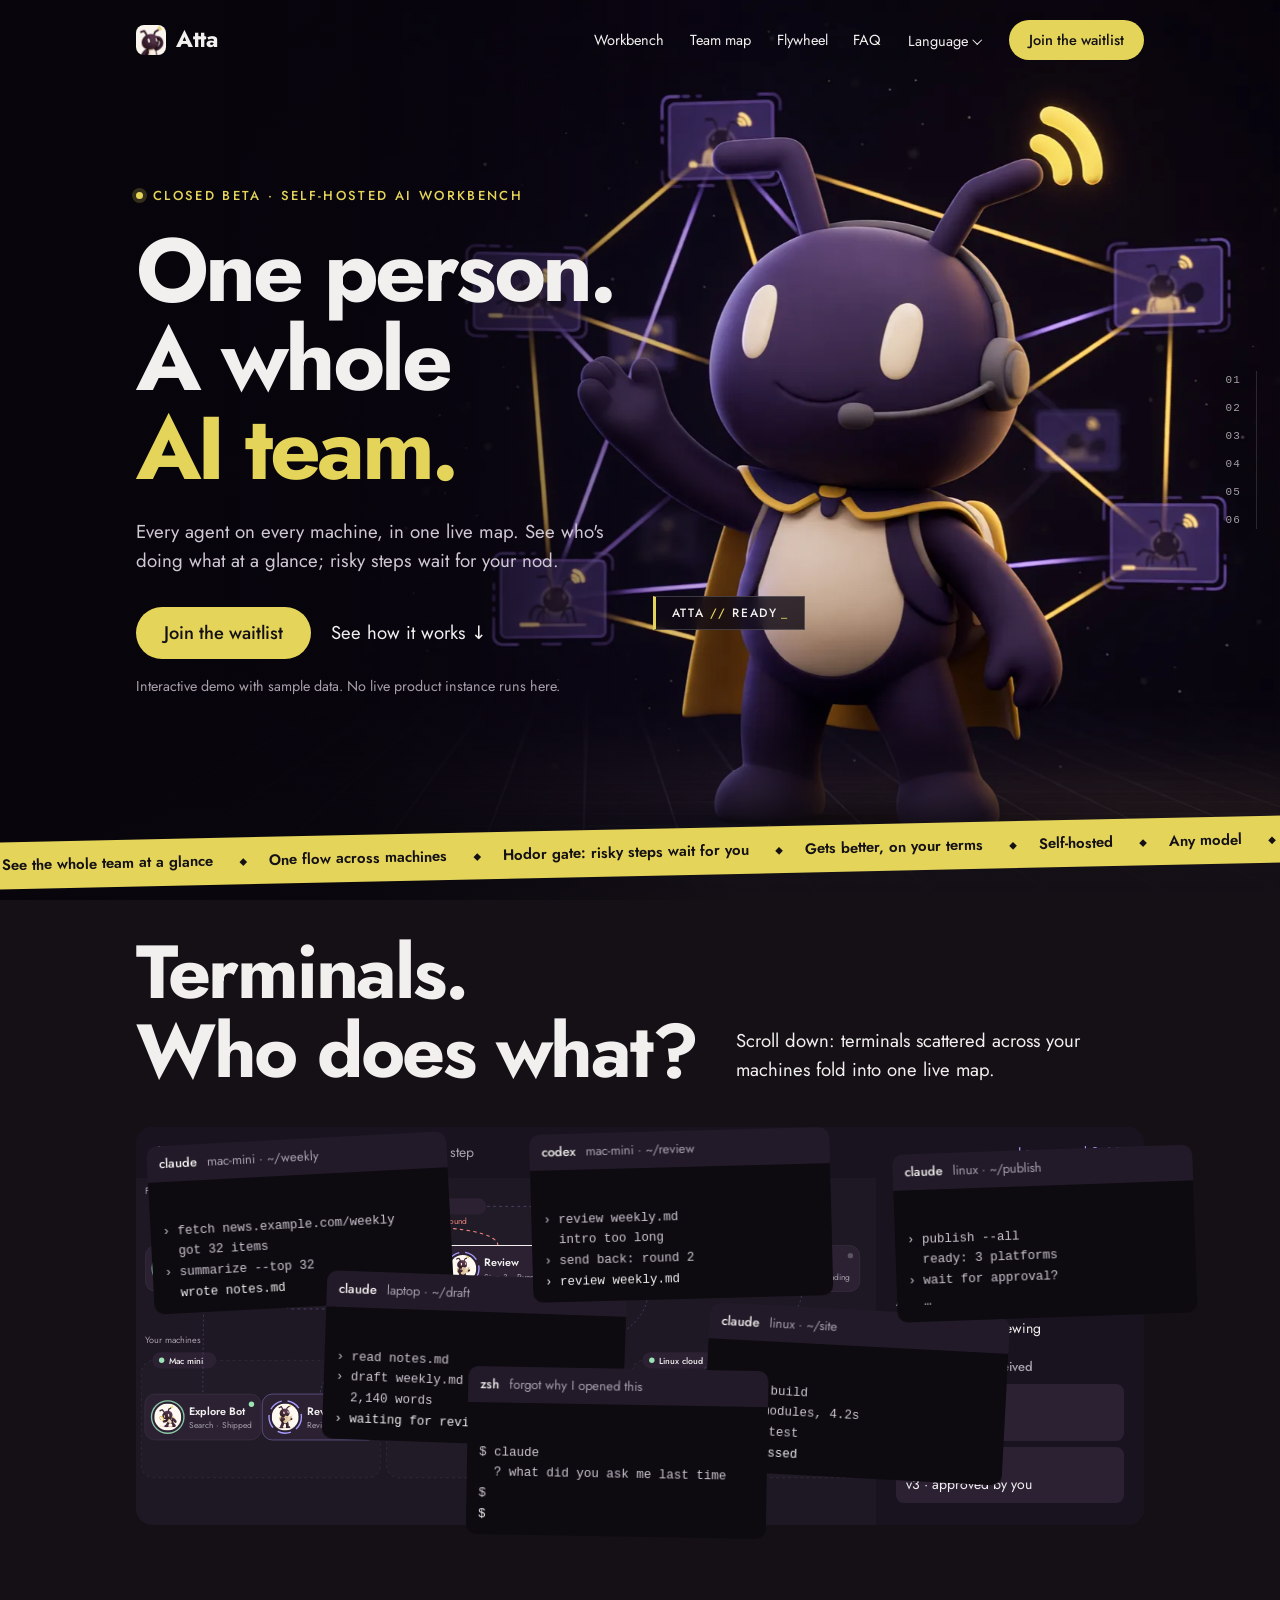
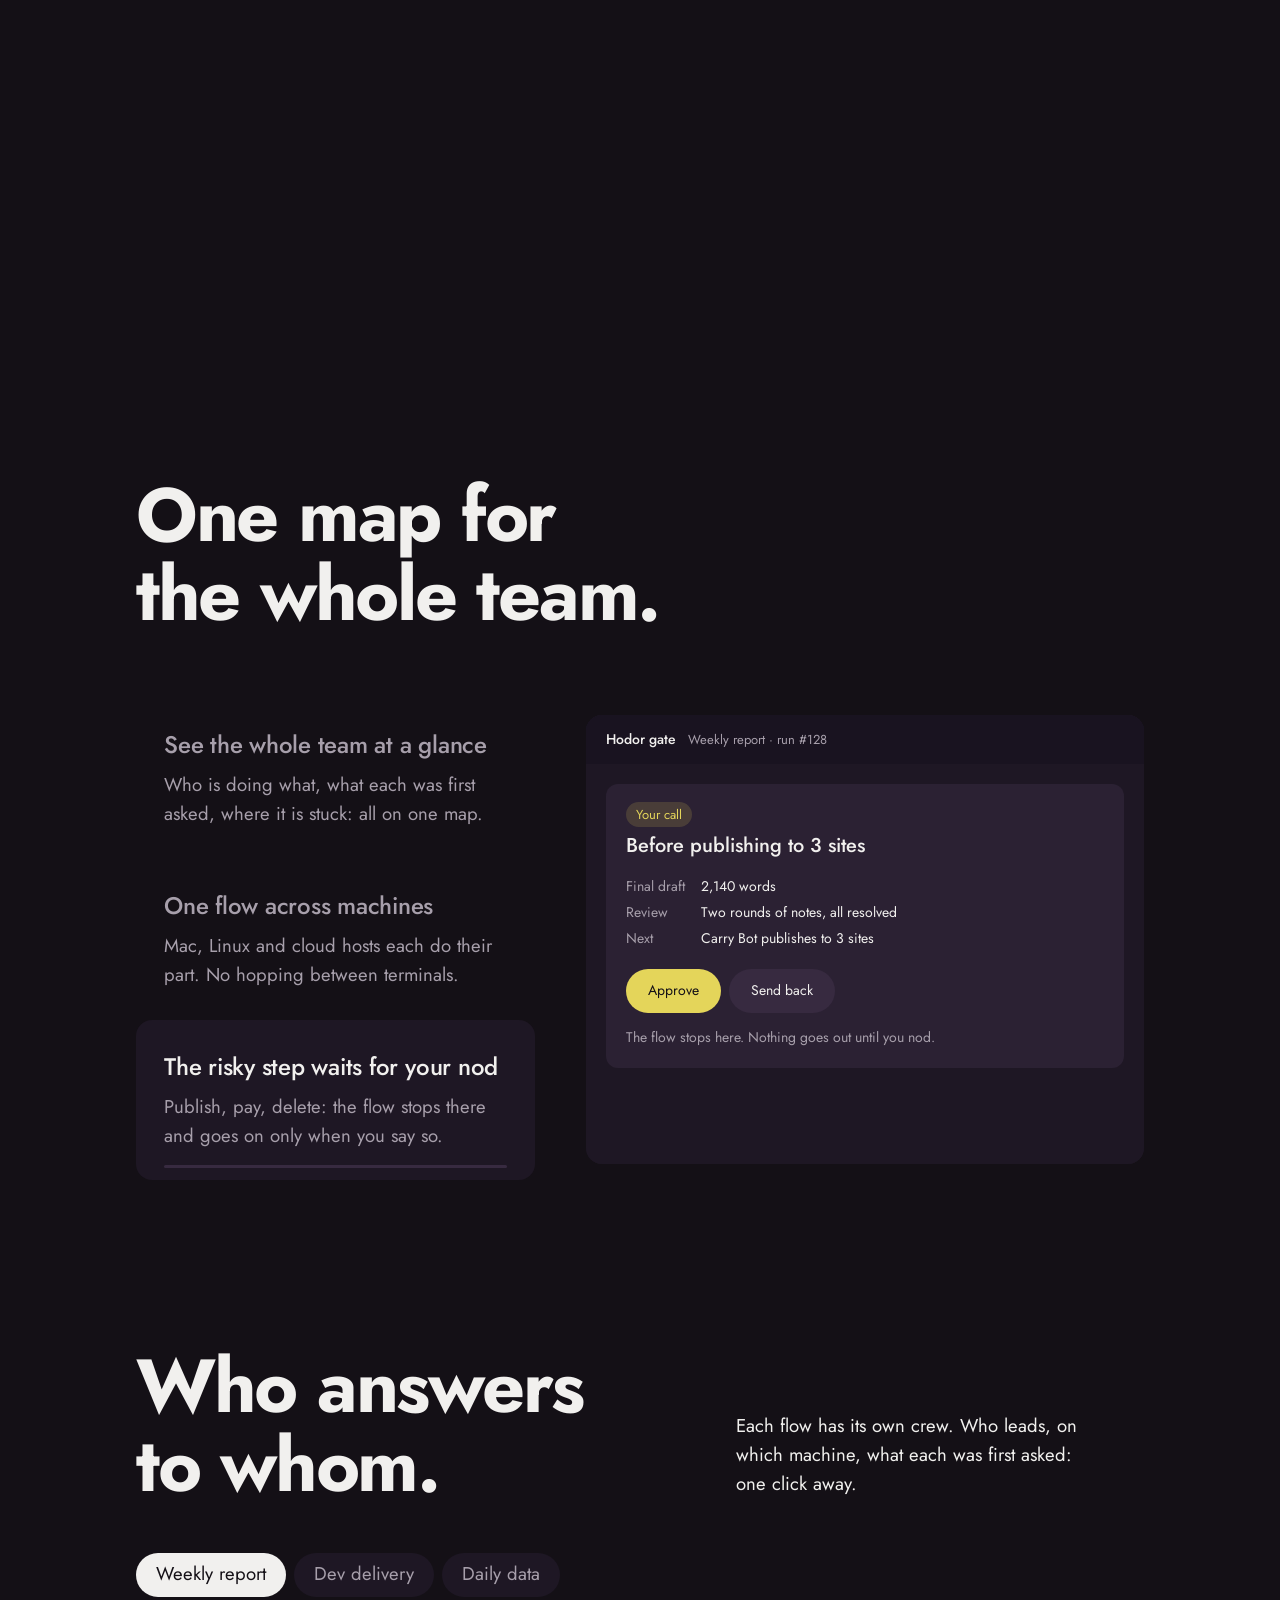
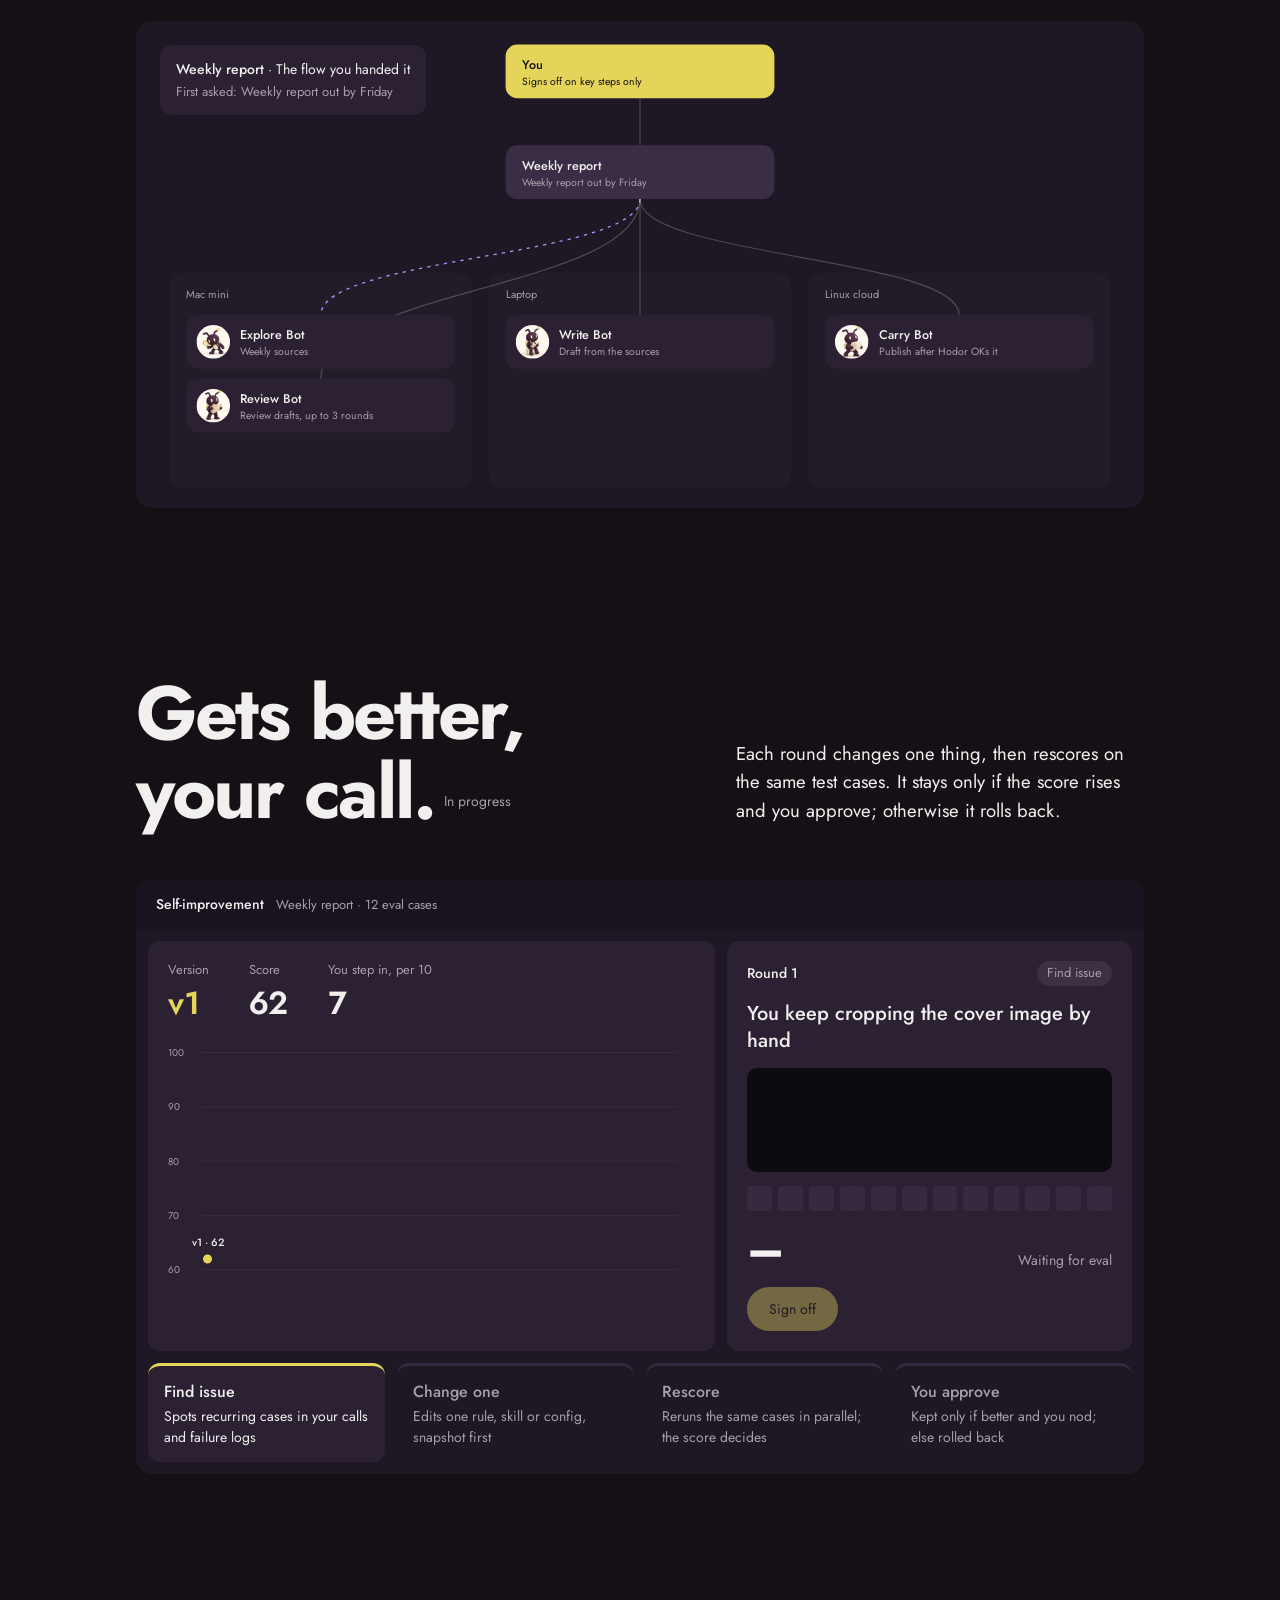
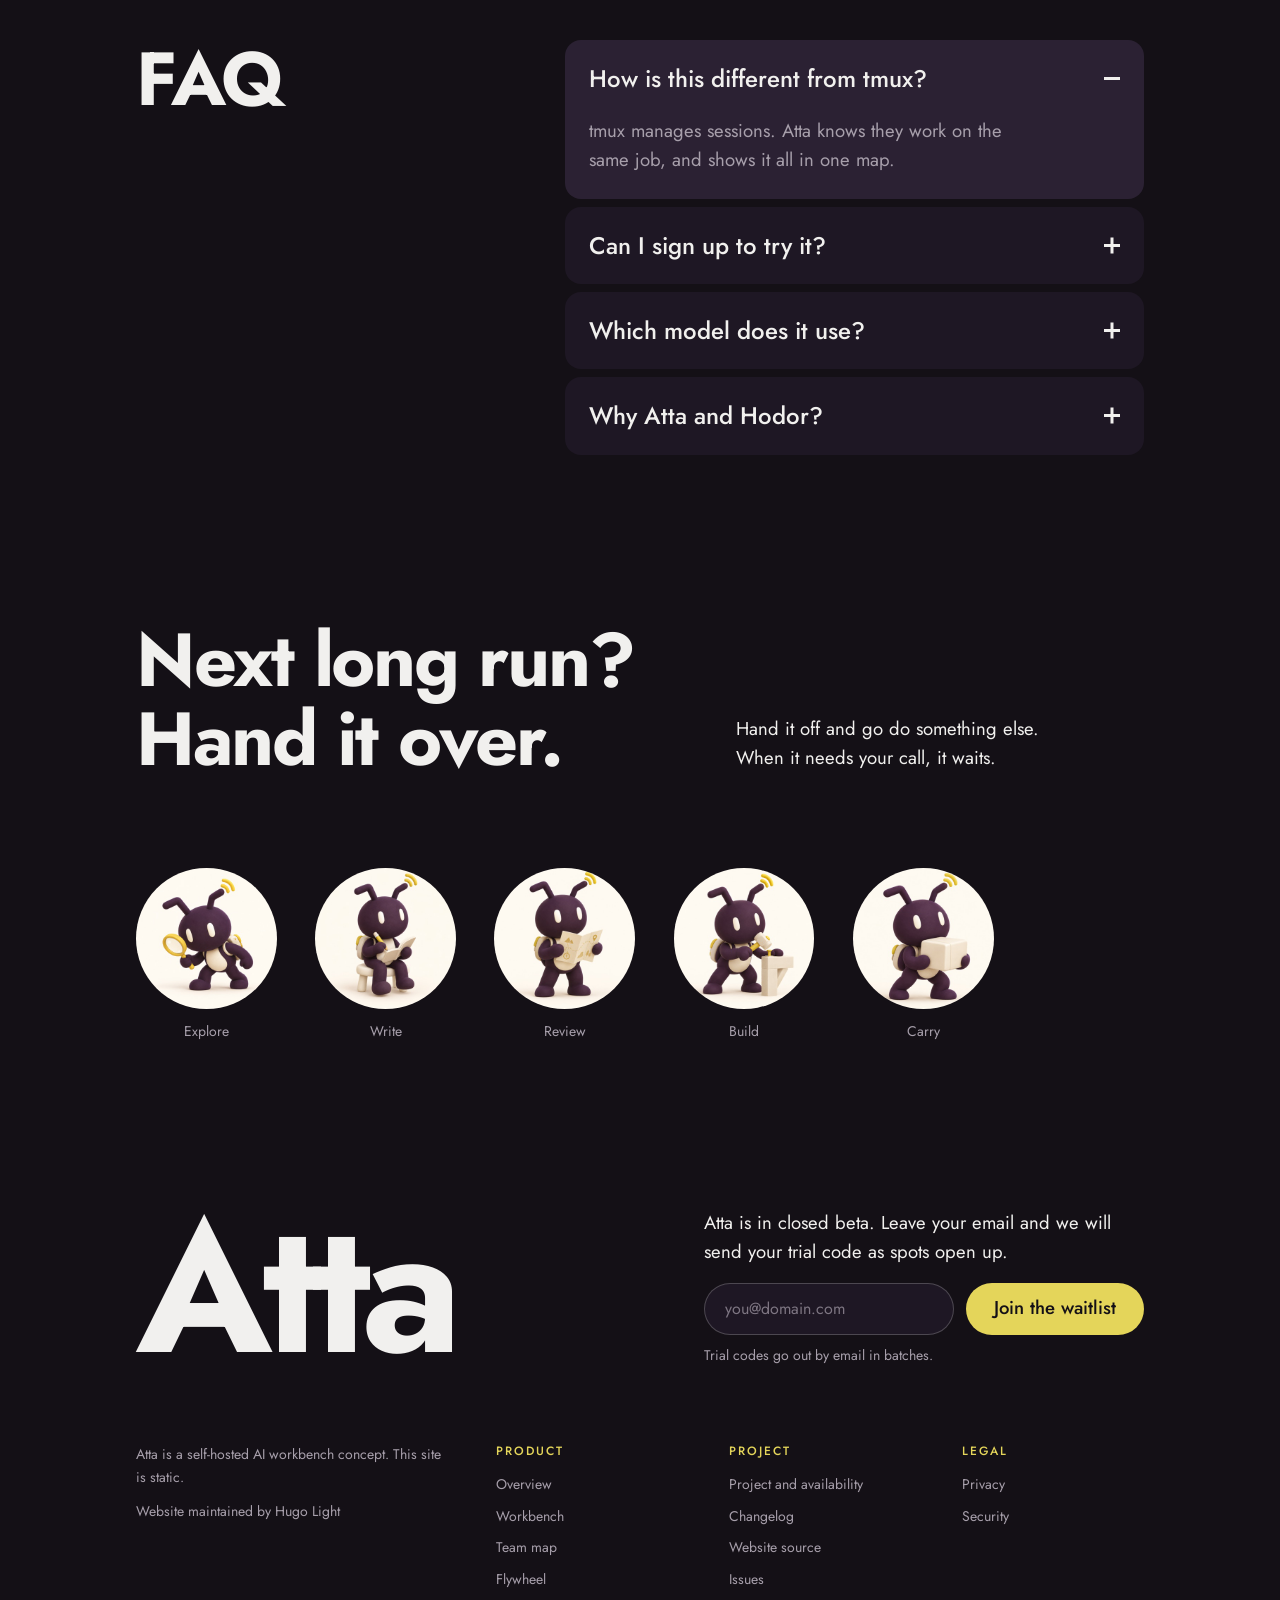
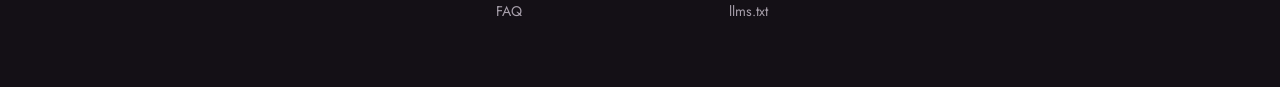
==== index.html @ 677a8ea3 "feat(hosting): serve static site from Cloudflare Workers Assets and prefetch alternate language" ====
<!doctype html>
<html lang="en">
<head>
<meta charset="utf-8">
<meta name="viewport" content="width=device-width,initial-scale=1">
<title>Atta — See your AI team at a glance</title>
<meta name="description" content="Too many terminals, and you forget which agent is doing what. Atta puts every agent on every machine into one live map, and the risky step waits for your nod.">
<meta name="author" content="Hugo Light">
<meta name="theme-color" content="#141016">
<!-- seo:start -->
<link rel="canonical" href="https://atta.nz/">
<link rel="alternate" hreflang="en" href="https://atta.nz/">
<link rel="alternate" hreflang="zh-Hans" href="https://atta.nz/zh/">
<link rel="alternate" hreflang="x-default" href="https://atta.nz/">
<link rel="alternate" type="text/markdown" href="https://atta.nz/llms.txt" title="llms.txt">
<meta property="og:type" content="website">
<meta property="og:site_name" content="Atta">
<meta property="og:title" content="Atta — See your AI team at a glance">
<meta property="og:description" content="Too many terminals, and you forget which agent is doing what. Atta puts every agent on every machine into one live map, and the risky step waits for your nod.">
<meta property="og:url" content="https://atta.nz/">
<meta property="og:image" content="https://atta.nz/img/og.jpg">
<meta property="og:image:width" content="1200">
<meta property="og:image:height" content="630">
<meta property="og:image:alt" content="Atta key art: a commander ant linked to agent screens on a dark background">
<meta property="og:locale" content="en_US">
<meta property="og:locale:alternate" content="zh_CN">
<meta name="twitter:card" content="summary_large_image">
<meta name="twitter:title" content="Atta — See your AI team at a glance">
<meta name="twitter:description" content="Too many terminals, and you forget which agent is doing what. Atta puts every agent on every machine into one live map, and the risky step waits for your nod.">
<meta name="twitter:image" content="https://atta.nz/img/og.jpg">
<script type="application/ld+json">{"@context":"https://schema.org","@graph":[{"@type":"WebSite","@id":"https://atta.nz/#website","url":"https://atta.nz/","name":"Atta","description":"A self-hosted AI workbench concept that puts agents on every machine into one live map.","inLanguage":["en","zh-Hans"],"publisher":{"@type":"Person","name":"Hugo Light","url":"https://github.com/HugoSkylight"}},{"@type":"SoftwareApplication","@id":"https://atta.nz/#software","name":"Atta","applicationCategory":"DeveloperApplication","description":"A self-hosted AI workbench for directing a small team of AI agents across machines. Not publicly available.","url":"https://atta.nz/project/","isPartOf":{"@id":"https://atta.nz/#website"}}]}</script>
<!-- seo:end -->
<link rel="icon" type="image/png" sizes="64x64" href="img/favicon.png">
<link rel="preconnect" href="https://fonts.googleapis.com">
<link rel="preconnect" href="https://fonts.gstatic.com" crossorigin>
<link href="https://fonts.googleapis.com/css2?family=Jost:wght@400;500;700&display=swap" rel="stylesheet">
<script>document.documentElement.classList.add('js')</script>
<style>
:root{
  --bg:#141016; --s1:#1E1724; --s2:#2B2133; --s3:#372A40;
  --ink:#F1F0EE; --soft:#A79FAB; --lemon:#E4D55A;
  --run:#A99BFF; --ok:#9BE3B4; --bad:#E8837A;
  --sans:"Jost","PingFang SC","Hiragino Sans GB","Microsoft YaHei",system-ui,sans-serif;
  --s-display:clamp(2.5rem,1.5rem + 4vw,5rem);
  --s-head:clamp(1.25rem,1.1rem + .5vw,1.5rem);
  --s-body:clamp(1.0625rem,1rem + .2vw,1.1875rem);
  --s-small:.875rem;
  --m:clamp(16px,2.2vw,32px); --gut:clamp(12px,1.6vw,24px); --sec:clamp(160px,13vw,200px);
  --ease-out:cubic-bezier(.22,1,.36,1); --ease-io:cubic-bezier(.76,0,.24,1); --ease-soft:cubic-bezier(.33,1,.68,1);
}
*{box-sizing:border-box;margin:0}
body{font-family:var(--sans);font-size:var(--s-body);line-height:1.55;background:var(--bg);color:var(--ink);-webkit-font-smoothing:antialiased}
img{display:block;max-width:100%;height:auto}
a{color:inherit}
button{font:inherit;color:inherit;cursor:pointer;border:0;background:none;padding:0;text-align:inherit}
h1,h2,.h1like{font-size:var(--s-display);font-weight:700;letter-spacing:-.03em;line-height:1.05}
.soft{color:var(--soft)}
.small{font-size:var(--s-small)}
.wrap{padding-inline:var(--m);max-width:1440px;margin-inline:auto}
.grid{display:grid;grid-template-columns:repeat(12,minmax(0,1fr));column-gap:var(--gut)}
:focus-visible{outline:3px solid var(--lemon);outline-offset:3px}

.btn{display:inline-flex;align-items:center;height:52px;padding:0 28px;border-radius:999px;background:var(--lemon);color:var(--bg);font-weight:500;text-decoration:none;white-space:nowrap;transition:transform 140ms var(--ease-out),background-color 180ms ease}
.btn:active{transform:scale(.97)}
@media (hover:hover){.btn:hover{background:#F0E37C}}
.tlink{text-decoration:underline;text-decoration-color:transparent;text-underline-offset:.25em;transition:text-decoration-color 180ms ease}
@media (hover:hover){.tlink:hover{text-decoration-color:currentColor}}

/* nav */
.nav{display:flex;align-items:center;gap:clamp(24px,2.2vw,40px);height:clamp(80px,5.6vw,112px)}
.brand{display:flex;align-items:center;gap:10px;font-size:clamp(1.25rem,1rem + .55vw,1.75rem);font-weight:700;text-decoration:none;letter-spacing:-.02em}
.brand img{width:clamp(30px,2.1vw,40px);height:clamp(30px,2.1vw,40px);border-radius:8px}
.nav ul{display:flex;gap:clamp(24px,2vw,36px);list-style:none;padding:0;margin-left:auto;font-size:clamp(.875rem,.75rem + .2vw,1.0625rem)}
.nav ul a{text-decoration:none}
.nav .btn{height:clamp(40px,2.8vw,48px);padding:0 clamp(20px,1.5vw,26px);font-size:clamp(.875rem,.75rem + .2vw,1.0625rem)}
/* language dropdown: stays visible on mobile, where the nav links hide */
.lang-dd{position:relative;flex:none}
.lang-btn{list-style:none;display:inline-flex;align-items:center;gap:6px;cursor:pointer;font-size:clamp(.875rem,.75rem + .2vw,1.0625rem)}
.lang-btn::-webkit-details-marker{display:none}
.lang-btn::after{content:"";width:5.5px;height:5.5px;border-right:1.5px solid currentColor;border-bottom:1.5px solid currentColor;transform:translateY(-1.5px) rotate(45deg);transition:transform 180ms ease}
.lang-dd[open] .lang-btn::after{transform:translateY(1.5px) rotate(-135deg)}
.lang-menu{position:absolute;right:0;top:calc(100% + 10px);min-width:132px;padding:6px;border-radius:12px;background:var(--s1);border:1px solid rgba(241,240,238,.16);display:grid;gap:2px;z-index:40}
.lang-opt{display:flex;align-items:center;justify-content:space-between;padding:8px 12px;border-radius:8px;font-size:var(--s-small);font-weight:500;color:var(--soft);text-decoration:none;transition:background-color 150ms ease,color 150ms ease}
@media (hover:hover){.lang-opt:hover{background:var(--s2);color:var(--ink)}}
.lang-opt.on{color:var(--lemon);background:rgba(228,213,90,.1)}
.lang-opt.on::after{content:"";width:5px;height:5px;border-radius:50%;background:var(--lemon)}

/* splash: key art first screen */
.splash{position:relative;height:100svh;min-height:680px;overflow:hidden;isolation:isolate;display:flex;flex-direction:column}
@supports (overflow:clip){.splash{overflow:clip}}
.splash-art{position:absolute;inset:0;width:100%;height:100%;object-fit:cover;object-position:72% 50%;z-index:-2}
.splash::before{content:"";position:absolute;inset:0;z-index:-1;background:linear-gradient(90deg,#08050C 0%,rgba(8,5,12,.85) 28%,rgba(8,5,12,0) 58%),linear-gradient(0deg,var(--bg) 0%,rgba(20,16,22,0) 22%)}
.splash-in{flex:1;display:flex;flex-direction:column;width:100%;max-width:none}
.splash-copy{margin-block:auto;max-width:min(44vw,880px);padding-bottom:clamp(32px,3vh,56px)}
.kick{display:inline-flex;align-items:center;gap:10px;font-size:clamp(13px,.85vw,16px);letter-spacing:.18em;color:var(--lemon);font-weight:500}
.kick::before{content:"";width:7px;height:7px;border-radius:50%;background:var(--lemon);box-shadow:0 0 0 4px rgba(228,213,90,.2);animation:blink 1.8s ease-in-out infinite}
.splash h1{margin-top:clamp(18px,1.4vw,26px);font-size:clamp(3rem,min(1.4rem + 5.2vw,11svh),8.75rem);line-height:1;letter-spacing:-.04em}
.splash h1 .line:last-child>span{color:var(--lemon)}
.splash-sub{margin-top:clamp(24px,1.8vw,34px);max-width:26em;color:#CFC7D3;font-size:clamp(1rem,.85rem + .4vw,1.4rem)}
.splash .hero-act{margin-top:clamp(32px,2.4vw,44px);gap:clamp(20px,1.5vw,28px)}
.splash .hero-act .btn{height:clamp(52px,3.6vw,64px);padding:0 clamp(28px,2vw,38px);font-size:clamp(1.0625rem,.9rem + .3vw,1.3rem)}
.demo-note{margin-top:clamp(16px,1.2vw,22px);font-size:clamp(.875rem,.75rem + .18vw,1.05rem);color:var(--soft);max-width:30em}
/* splash: click the ant → glitch swap (after cindy.cn chara-stage) */
.splash::before,.splash::after,.splash-in{pointer-events:none}
.splash-in>*{pointer-events:auto}
.splash-art{cursor:pointer}
.splash.glitching .splash-art{animation:artGlitch .7s step-end both}
.splash::after{content:"";position:absolute;inset:0;z-index:-1;opacity:0;mix-blend-mode:screen;background:repeating-linear-gradient(0deg,rgba(228,213,90,.2) 0 2px,transparent 2px 6px),repeating-linear-gradient(90deg,rgba(169,155,255,.12) 0 1px,transparent 1px 7px)}
.splash.glitching::after{animation:artNoise .7s steps(9,end) both}
.scan{position:absolute;left:52%;right:8%;top:12%;height:2px;z-index:-1;opacity:0;pointer-events:none;background:linear-gradient(90deg,transparent,rgba(228,213,90,.85),rgba(169,155,255,.6),transparent);animation:scan 6s linear infinite}
.chara-tag{position:absolute;left:51%;bottom:30%;padding:9px 16px;font-size:12px;line-height:1.2;letter-spacing:.14em;font-weight:500;color:var(--ink);background:rgba(15,10,20,.8);-webkit-backdrop-filter:blur(6px);backdrop-filter:blur(6px);border:1px solid rgba(241,240,238,.2);border-left:3px solid var(--lemon)}
.chara-tag b{color:var(--lemon);font-weight:500}
.chara-tag::after{content:"_";color:var(--lemon);margin-left:3px;animation:caret 1.1s step-end infinite}
@keyframes caret{50%{opacity:0}}
@keyframes scan{0%{opacity:0;top:12%}5%{opacity:.9}42%{opacity:.8;top:86%}48%,100%{opacity:0;top:88%}}
@keyframes artGlitch{
  0%{filter:none;clip-path:none;transform:none}
  8%{clip-path:inset(4% 0 62%);filter:hue-rotate(-60deg) saturate(2.2);transform:translate(-9px,3px)}
  16%{clip-path:inset(55% 0 10%);filter:hue-rotate(35deg) contrast(1.6);transform:translate(7px,-2px)}
  24%{clip-path:inset(28% 0 33%);filter:invert(.85) hue-rotate(140deg);transform:translate(-4px,6px)}
  32%{clip-path:none;filter:saturate(.2) brightness(1.7);transform:translate(10px,-5px)}
  40%{clip-path:inset(12% 0 44%);filter:hue-rotate(-120deg) saturate(3);transform:translate(-12px)}
  48%{clip-path:inset(66% 0 4%);filter:invert(1) hue-rotate(180deg);transform:translate(5px,4px)}
  56%{clip-path:none;filter:contrast(2.2) brightness(.7);transform:translate(-6px,-7px)}
  66%{clip-path:inset(20% 0 52%);filter:hue-rotate(90deg) saturate(1.8);transform:translate(8px,2px)}
  76%{clip-path:inset(46% 0 18%);filter:brightness(1.4);transform:translate(-3px,1px)}
  86%{clip-path:none;filter:hue-rotate(-20deg);transform:translate(2px,-1px)}
  100%{filter:none;clip-path:none;transform:none}
}
@keyframes artNoise{0%{opacity:0}12%{opacity:1;transform:translateY(-6px)}30%{opacity:.35;transform:translateY(8px)}46%{opacity:1;transform:translateY(-3px) scaleY(1.04)}64%{opacity:.5;transform:translateY(5px)}82%{opacity:.9;transform:none}100%{opacity:0}}
.ticker{position:relative;flex:none;background:var(--lemon);color:var(--bg);overflow:hidden;white-space:nowrap;transform:rotate(-1.2deg);margin:0 -2vw clamp(24px,2vh,36px);padding:clamp(12px,.85vw,16px) 0;font-weight:600;font-size:clamp(15px,1vw,19px)}
/* 6 identical groups; loop shifts exactly one group so the seam is invisible. 5 groups stay off-screen on ultra-wide */
.ticker-in{display:inline-flex;flex:none;width:max-content}
.ticker-g{display:flex;flex:none}
.ticker span{flex:none;padding-inline:28px;position:relative}
.ticker span::after{content:"◆";position:absolute;right:-6px;font-size:10px;top:50%;transform:translateY(-50%)}
.hero-top{padding-top:clamp(56px,8vw,120px);align-items:end}
.say{grid-column:1/8;position:relative}
.say-a{display:none}
.hero-side{grid-column:8/13;padding-bottom:.4rem}
.hero-side p{max-width:19em}
.hero-act{display:flex;align-items:center;gap:20px;flex-wrap:wrap;margin-top:28px}
.stage-wrap{position:relative;margin-top:clamp(64px,7vw,112px)}
.terms{display:none}
.term{position:absolute;width:300px;background:#0D0A10;border-radius:10px;overflow:hidden;transform-origin:0 0;will-change:transform,opacity}
.term header{display:flex;gap:10px;align-items:baseline;padding:8px 12px;background:#231A29;font-size:13px;color:var(--soft)}
.term header b{color:var(--ink);font-weight:500}
.term[data-ui] pre{margin:0;padding:10px 12px;height:132px;overflow:hidden;font:12.5px/1.65 ui-monospace,Menlo,monospace;color:#CFC7D3;white-space:pre-wrap;display:flex;flex-direction:column;justify-content:flex-end}
.term[data-ui] pre span{display:block}
.term[data-ui] pre span:last-child{color:var(--ink)}
.term.lost header b{color:var(--bad)}

/* workbench (interface fragment) */
.wb{background:var(--s1);border-radius:16px;overflow:hidden}
.wb-bar{display:flex;align-items:center;gap:14px;padding:14px 22px;font-size:14px;color:var(--soft);background:#191320}
.wb-bar b{color:var(--ink);font-weight:500;font-size:15px}
.wb-bar .loopst{margin-left:auto;color:var(--run);white-space:nowrap}
.cv-body{display:grid;grid-template-columns:minmax(0,1fr) 268px}
.cscroll{overflow-x:auto}
.gsvg{display:block;width:100%;height:auto;min-width:720px;font-family:var(--sans)}
.drawer{padding:20px 20px 22px;background:#191320;font-size:14px;line-height:1.5}
.dr-crumb{font-size:13px;color:var(--soft)}
.drawer h4{font-size:20px;font-weight:500;margin:4px 0 12px}
.drawer dl{display:grid;grid-template-columns:auto 1fr;gap:6px 14px}
.drawer dt{color:var(--soft)}
.drawer h5{font-size:13px;font-weight:500;color:var(--soft);margin:18px 0 8px}
.ctx{list-style:none;padding:0;display:grid;gap:6px}
.ctx li{display:flex;flex-direction:column;padding:8px 10px;border-radius:8px;background:var(--s2)}
.ctx small{font-size:13px;color:var(--soft)}
.gn{transition:opacity .35s}
.gn-box{fill:var(--s2);stroke:rgba(241,240,238,.1);transition:stroke .4s}
.gn-t{fill:var(--ink);font-size:16px;font-weight:600}
.gn-s{fill:var(--soft);font-size:12.5px}
.gn-ring{fill:none;stroke:rgba(241,240,238,.18);stroke-width:2;transform-box:fill-box;transform-origin:center}
.gn-dot{fill:rgba(241,240,238,.25)}
.gn-me{fill:var(--lemon)} .gn-me-t{fill:var(--bg);font-size:16px;font-weight:700}
.gn[data-s=run] .gn-box{stroke:rgba(169,155,255,.55)}
.gn[data-s=run] .gn-ring{stroke:var(--run);stroke-dasharray:20 9;animation:spin 1.3s linear infinite}
.gn[data-s=run] .gn-dot{fill:var(--run);animation:blink 1s infinite}
.gn[data-s=done] .gn-ring{stroke:rgba(155,227,180,.85)} .gn[data-s=done] .gn-dot{fill:var(--ok)}
.gn[data-s=wait] .gn-box{stroke:var(--lemon)}
.gn[data-s=wait] .gn-ring{stroke:var(--lemon);animation:breathe 1.2s ease-in-out infinite}
.gn[data-s=wait] .gn-dot{fill:var(--lemon);animation:blink .8s infinite}
@keyframes breathe{50%{transform:scale(1.15);opacity:.5}}
.gn.sel .gn-box{stroke:var(--ink);stroke-width:1.5}
.gn.hov{cursor:pointer}
.ge{fill:none;stroke:rgba(241,240,238,.16);stroke-width:1.6;stroke-linecap:round;transition:opacity .35s}
.ge.on{stroke:var(--run);stroke-dasharray:3 7;animation:flow .5s linear infinite}
.ge.done{stroke:rgba(241,240,238,.4)}
.ge.back{stroke:var(--bad);stroke-dasharray:4 6;animation:flow .6s linear infinite reverse}
.back-t{fill:var(--bad);font-size:12.5px}
.gp{fill:var(--lemon)}
.glbl{fill:var(--soft);font-size:13.5px}
.greg rect{fill:rgba(241,240,238,.015);stroke:rgba(241,240,238,.12);stroke-dasharray:4 5;transition:stroke .3s}
.greg .pill{fill:var(--s2);stroke:none}
.greg text{fill:var(--ink);font-size:13px;font-weight:500}
.greg.lit rect:first-child{stroke:rgba(241,240,238,.5)}
.greg.loop rect:first-child{stroke:rgba(169,155,255,.45)}
.gm{fill:none;stroke:rgba(169,155,255,.3);stroke-width:1.2;stroke-dasharray:2 5;stroke-linecap:round;transition:opacity .35s}
.gm.lit{stroke:var(--ink);animation:flow .5s linear infinite}
.focus .gn:not(.lit),.focus .ge,.focus .gm:not(.lit),.focus .greg:not(.lit){opacity:.22}
@keyframes spin{to{transform:rotate(360deg)}}
@keyframes blink{50%{opacity:.25}}
@keyframes flow{to{stroke-dashoffset:-10}}

/* core: list left, one panel right */
.core{padding-top:var(--sec)}
.core h2{max-width:9em}
.feats{display:grid;grid-template-columns:minmax(0,5fr) minmax(0,7fr);column-gap:clamp(24px,4vw,64px);margin-top:64px}
.feat{display:contents}
.f-btn{grid-column:1;position:relative;display:block;width:100%;padding:28px 28px 30px;border-radius:16px;transition:background-color 220ms ease}
.feat:nth-child(1) .f-btn{grid-row:1}.feat:nth-child(2) .f-btn{grid-row:2}.feat:nth-child(3) .f-btn{grid-row:3}
.f-btn b{display:block;font-size:var(--s-head);font-weight:500;letter-spacing:-.01em;color:var(--soft);transition:color 220ms ease}
.f-btn span{display:block;margin-top:8px;color:var(--soft);max-width:24em}
.feat.on .f-btn{background:var(--s1)}
.feat.on .f-btn b{color:var(--ink)}
@media (hover:hover){.feat:not(.on) .f-btn:hover b{color:var(--ink)}}
.pnl{grid-column:2;grid-row:1/4;align-self:center;visibility:hidden;opacity:0;transform:translateY(12px);transition:opacity .4s ease,transform .5s var(--ease-out),visibility 0s .4s}
.feat.on .pnl{visibility:visible;opacity:1;transform:none;transition:opacity .45s ease .05s,transform .6s var(--ease-out) .05s}
html:not(.js) .feats,html:not(.js) .feat{display:block}
html:not(.js) .pnl{display:block;visibility:visible;opacity:1;transform:none;margin-bottom:24px}

.win{background:var(--s1);border-radius:16px;overflow:hidden;font-size:14px;line-height:1.45}
.win-bar{display:flex;gap:12px;align-items:baseline;padding:14px 20px;background:#191320;color:var(--soft);font-size:13px}
.win-bar b{color:var(--ink);font-weight:500;font-size:14px}
.win-body{padding:20px;min-height:400px}
.mini{display:block;width:100%;height:auto;font-family:var(--sans)}
.mini rect{fill:var(--s2)}
.mini rect.me{fill:var(--lemon)}
.mini .c .me~text{fill:var(--bg)}
.mini rect.ld{fill:#3A2E47}
.mini .on rect{stroke:var(--run);stroke-width:1.5}
.mini .nm{fill:var(--ink);font-size:14px;font-weight:500}
.mini .sb{fill:var(--soft);font-size:12px}
.mini .ok{fill:var(--ok)}.mini .run{fill:var(--run)}.mini .idle{fill:var(--s3)}
.mini .gate{fill:none;stroke:rgba(228,213,90,.5);stroke-width:1.5;stroke-dasharray:3 5}
.mini .gl{fill:var(--lemon);font-size:12px}
.chip{font-size:13px;padding:3px 10px;border-radius:999px;white-space:nowrap}
.chip.ok{background:rgba(155,227,180,.14);color:var(--ok)}
.chip.run{background:rgba(169,155,255,.16);color:var(--run)}
.chip.idle{background:rgba(241,240,238,.08);color:var(--soft)}
.chip.wait{background:rgba(228,213,90,.16);color:var(--lemon)}
.chip.bad{background:rgba(232,131,122,.16);color:var(--bad)}
.machines{display:grid;grid-template-columns:repeat(3,minmax(0,1fr));gap:10px}
.mc{background:var(--s2);border-radius:12px;padding:14px}
.mc b{font-weight:500}
.mc>small{display:block;font-size:13px;color:var(--ok);margin-bottom:12px}
.mc ul{list-style:none;padding:0;display:grid;gap:8px}
.mc li{display:flex;align-items:center;gap:10px;padding:8px;border-radius:8px;background:var(--s3)}
.mc li img{width:32px;height:32px;border-radius:50%}
.mc li small{display:block;font-size:13px;color:var(--soft)}
.msg{margin-top:16px;padding:12px 14px;border-radius:10px;background:var(--s2);color:var(--soft)}
.msg b{color:var(--ink);font-weight:500}
.card{background:var(--s2);border-radius:12px;padding:20px}
.card .t{font-size:20px;font-weight:500;margin-top:6px}
.card dl{display:grid;grid-template-columns:auto 1fr;gap:6px 16px;margin-top:16px}
.card dt{color:var(--soft)}
.acts{display:flex;gap:8px;margin-top:20px}
.acts button{height:44px;padding:0 22px;border-radius:999px;background:var(--s3);transition:transform 140ms var(--ease-out),opacity .2s}
.acts button.y{background:var(--lemon);color:var(--bg)}
.acts button:active{transform:scale(.97)}
.acts button:disabled{opacity:.4;cursor:default}
.st{margin-top:14px;color:var(--soft);min-height:1.5em}
.st b{color:var(--ink);font-weight:500}
.f-btn b .note{display:inline;margin:0 0 0 8px;font-size:var(--s-small);font-weight:400;color:var(--soft)}

/* topology */
.topo{padding-top:var(--sec)}
.topo-head{align-items:end}
.topo-head h2{grid-column:1/8}
.topo-head p{grid-column:8/13;max-width:20em;padding-bottom:.4rem}
.runs{display:flex;gap:8px;flex-wrap:wrap;margin-top:48px}
.runs button{height:44px;padding:0 20px;border-radius:999px;background:var(--s1);color:var(--soft);transition:background-color .2s,color .2s,transform 140ms var(--ease-out)}
.runs button:active{transform:scale(.97)}
.runs button[aria-pressed=true]{background:var(--ink);color:var(--bg)}
.tmap{position:relative;margin-top:24px;background:var(--s1);border-radius:16px;overflow:hidden}
.tmap svg{display:block;width:100%;height:auto;font-family:var(--sans)}
.tl{fill:none;stroke:rgba(241,240,238,.22);stroke-width:1.5;transition:d .7s var(--ease-io),opacity .4s}
.tl.hot{stroke:var(--run);stroke-dasharray:4 6;animation:flow .6s linear infinite}
.tn{transition:transform .7s var(--ease-io),opacity .4s}
.tn .bx{fill:var(--s2);transition:fill .3s}
.tn text{fill:var(--ink);font-size:15px;font-weight:500}
.tn .sub{fill:var(--soft);font-size:12.5px;font-weight:400}
.tn.me .bx{fill:var(--lemon)} .tn.me text{fill:var(--bg)}
.tn.lead .bx{fill:#3A2E47}
.tn.off{opacity:0}
.tn.hov{cursor:pointer}
.tn.hov:hover .bx,.tn.pick .bx{fill:var(--s3)}
.tzone rect{fill:rgba(241,240,238,.02)}
.tzone text{fill:var(--soft);font-size:13px}
.tip{position:absolute;left:24px;top:24px;max-width:22em;padding:14px 16px;border-radius:12px;background:var(--s2);font-size:14px;line-height:1.5}
.tip b{font-weight:500}
.tip small{display:block;color:var(--soft);font-size:13px;margin-top:2px}

/* self-improvement lab */
.fly{padding-top:var(--sec)}
.fly-head{align-items:end}
.fly-head h2{grid-column:1/8}
.fly-head h2 .note{font-size:var(--s-small);font-weight:400;letter-spacing:0;color:var(--soft);vertical-align:middle;margin-left:10px}
.fly-head p{grid-column:8/13;max-width:21em;padding-bottom:.4rem}
.lab{margin-top:48px}
.lab-body{display:grid;grid-template-columns:minmax(0,7fr) minmax(0,5fr);gap:12px;padding:12px}
.lab-chart,.lab-round{background:var(--s2);border-radius:12px;padding:20px}
.stats{display:grid;grid-template-columns:repeat(3,auto);justify-content:start;gap:8px 40px}
.stats dt{font-size:13px;color:var(--soft)}
.stats dd{margin:0;font-size:32px;font-weight:600;letter-spacing:-.02em;font-variant-numeric:tabular-nums}
.stats div:first-child dd{color:var(--lemon)}
#lb-svg{display:block;width:100%;height:auto;margin-top:16px;overflow:visible;font-family:var(--sans)}
.lg{stroke:rgba(241,240,238,.07)}
.lt{fill:var(--soft);font-size:12px}
.ls{stroke-width:3;stroke-linecap:round}
@media (prefers-reduced-motion:no-preference){.ls{stroke-dasharray:1;stroke-dashoffset:1;animation:draw .7s var(--ease-out) forwards}}
.ls.keep{stroke:var(--lemon)}
.ls.glow{stroke:var(--lemon);stroke-width:14;opacity:.14}
.ls.drop{stroke:var(--bad);stroke-width:2;opacity:.8}
.ls.flat{stroke:rgba(228,213,90,.35);stroke-width:2;animation-delay:.3s}
.lp{animation:pin .45s var(--ease-out) .45s both}
.lp circle{stroke:var(--s2);stroke-width:3}
.lp.keep circle{fill:var(--lemon)}
.lp.drop circle{fill:var(--s2);stroke:var(--bad);stroke-width:2}
.lp text{font-size:13px;font-weight:500;text-anchor:middle;fill:var(--ink)}
.lp.drop text{fill:var(--bad);font-weight:400}
@keyframes draw{to{stroke-dashoffset:0}}
@keyframes pin{from{opacity:0;transform:translateY(6px)}}
.lab-round{display:flex;flex-direction:column;gap:14px}
.rd-top{display:flex;justify-content:space-between;align-items:center}
.rd-top b{font-weight:500}
.rd-hyp{font-size:20px;font-weight:500;line-height:1.35;min-height:2.7em}
.rd-diff{display:flex;flex-direction:column;min-height:104px;padding:12px 14px;border-radius:10px;background:#0D0A10;font:13px/1.7 ui-monospace,Menlo,monospace}
.rd-diff .f{display:flex;justify-content:space-between;color:var(--soft)}
.rd-diff em{font-style:normal;color:var(--soft);opacity:.7}
.rd-diff .add{color:var(--ok)}
.rd-diff .del{color:var(--bad);text-decoration:line-through;text-decoration-color:rgba(232,131,122,.5)}
.rd-diff span{animation:rise .35s var(--ease-out) both}
.rd-cases{display:grid;grid-template-columns:repeat(12,1fr);gap:6px}
.rd-cases i{aspect-ratio:1;border-radius:4px;background:var(--s3);transition:background-color .25s,transform .25s var(--ease-out)}
.rd-cases i.ok{background:var(--ok);transform:scale(.86)}
.rd-cases i.bad{background:var(--bad);transform:scale(.86)}
.rd-foot{display:flex;align-items:baseline;justify-content:space-between}
.rd-score{font-size:48px;font-weight:700;letter-spacing:-.03em;line-height:1;font-variant-numeric:tabular-nums}
.rd-cs{color:var(--soft);font-size:14px}
.lab-round .acts{margin-top:auto}
.acts button.beg{animation:beg 1.2s ease-in-out infinite}
@keyframes beg{50%{box-shadow:0 0 0 8px rgba(228,213,90,.18)}}
.fsteps{list-style:none;margin:0;padding:0 12px 12px;display:grid;grid-template-columns:repeat(4,1fr);gap:12px}
.fsteps li{padding:14px 16px;border-radius:12px;color:var(--soft);font-size:14px;line-height:1.5;border-top:3px solid var(--s3);transition:color .3s,border-color .3s,background-color .3s}
.fsteps li b{display:block;font-size:16px;font-weight:500;margin-bottom:2px}
.fsteps li.on{color:var(--ink);border-color:var(--lemon);background:var(--s2)}

/* faq */
.faq{padding-top:var(--sec);align-items:start}
.faq h2{grid-column:1/5;position:sticky;top:48px}
.faq-list{grid-column:6/13;display:grid;gap:8px}
.faq details{background:var(--s1);border-radius:16px;transition:background-color .25s ease}
.faq details[open]{background:var(--s2)}
.faq summary{list-style:none;display:flex;align-items:center;justify-content:space-between;gap:24px;min-height:76px;padding:20px 24px;cursor:pointer;font-size:var(--s-head);font-weight:500}
.faq summary::-webkit-details-marker{display:none}
.faq summary i{position:relative;flex:none;width:16px;height:16px}
.faq summary i::before,.faq summary i::after{content:"";position:absolute;left:0;top:6.5px;width:16px;height:3px;background:currentColor;transition:transform .3s var(--ease-out)}
.faq summary i::after{transform:rotate(90deg)}
.faq details[open] summary i::after{transform:rotate(0)}
.faq details p{padding:0 24px 24px;color:var(--soft);max-width:44ch}

/* close */
.cta{padding-top:var(--sec)}
.cta-top{align-items:end}
.cta h2{grid-column:1/8}
.cta-side{grid-column:8/13;padding-bottom:.4rem}
.cta-side p{max-width:18em}
.ftop{display:flex;align-items:center;justify-content:space-between;gap:clamp(40px,6vw,88px);flex-wrap:wrap}
.fwl{flex:1 1 340px;max-width:440px}
.fwl-copy{max-width:24em;margin-bottom:16px}
.wl{max-width:440px}
.wl-row{display:flex;gap:12px;flex-wrap:wrap}
.wl-in{flex:1 1 190px;min-width:0;height:52px;padding:0 20px;border-radius:999px;border:1px solid rgba(241,240,238,.22);background:var(--s1);color:var(--ink);font:inherit;font-size:16px;transition:border-color 180ms ease,background-color 180ms ease}
.wl-in::placeholder{color:var(--soft);opacity:.7}
@media (hover:hover){.wl-in:hover{border-color:rgba(241,240,238,.4)}}
.wl-in:focus{outline:none;border-color:var(--lemon);background:var(--s2)}
.wl-in:disabled{opacity:.65;cursor:default}
.wl-note{margin-top:10px}
.wl-note.ok{color:var(--ok)}
.wl-note.err{color:var(--bad)}

/* right chapter rail (after stencil.so/tern) */
.rail{position:fixed;right:clamp(16px,1.8vw,26px);top:50%;transform:translateY(-50%);z-index:30}
.rail ol{display:grid;gap:2px;list-style:none;margin:0;padding:0 16px 0 0}
.rail-link{display:flex;align-items:center;justify-content:flex-end;position:relative;height:26px;font:500 11px/1 ui-monospace,Menlo,monospace;letter-spacing:.1em;text-transform:uppercase;text-decoration:none;color:var(--soft);text-shadow:0 1px 2px rgba(0,0,0,.85),0 0 18px rgba(0,0,0,.9);transition:color 180ms ease}
.rail-lbl{position:absolute;right:calc(100% + 12px);white-space:nowrap;opacity:0;transform:translateX(8px);pointer-events:none;transition:opacity .24s ease,transform .32s var(--ease-out)}
.rail:hover .rail-lbl,.rail-link[aria-current] .rail-lbl,.rail-link:focus-visible .rail-lbl{opacity:1;transform:none}
.rail-link:hover,.rail-link[aria-current]{color:var(--ink)}
.rail-link[aria-current] .rail-n{color:var(--lemon)}
.rail-track{position:absolute;inset:4px 0 4px auto;width:1px;background:rgba(241,240,238,.14)}
.rail-track>span{display:block;height:100%;background:linear-gradient(180deg,var(--lemon),var(--run));transform:scaleY(0);transform-origin:50% 0}
@media (max-width:1100px){.rail{display:none}}
.crew{display:flex;flex-wrap:wrap;gap:clamp(16px,3vw,48px);list-style:none;padding:0;margin-top:clamp(64px,7vw,112px)}
.crew li{display:flex;flex-direction:column;align-items:center;gap:12px;font-size:var(--s-small);color:var(--soft)}
.crew img{width:clamp(120px,11vw,160px);height:clamp(120px,11vw,160px);border-radius:50%;object-fit:cover}
footer{padding:var(--sec) var(--m) clamp(48px,5vw,64px);max-width:1440px;margin-inline:auto}
@media (min-width:1101px){.wrap,footer{max-width:2040px;padding-inline:clamp(136px,10.2vw,240px)}.splash-in{max-width:none}}
.fname{font-size:clamp(6rem,14.5vw,13.5rem);font-weight:700;letter-spacing:-.05em;line-height:.72}
.fgrid{display:grid;grid-template-columns:minmax(0,1.7fr) repeat(3,minmax(0,1fr));gap:clamp(28px,4vw,64px);margin-top:clamp(56px,6vw,80px)}
.fabout p{max-width:30em;color:var(--soft);font-size:var(--s-small);line-height:1.6}
.fabout p+p{margin-top:12px}
.fh{font-size:12px;font-weight:500;letter-spacing:.16em;line-height:1.4;text-transform:uppercase;color:var(--lemon);margin-bottom:14px}
.fgrid ul{list-style:none;padding:0;display:grid;gap:10px;font-size:var(--s-small);color:var(--soft)}
.fgrid a{text-decoration:none}
@media (hover:hover){.fgrid a:hover{text-decoration:underline;text-underline-offset:.25em}}

/* motion */
@media (prefers-reduced-motion:no-preference){
  html{scroll-behavior:smooth}
  .js [data-r]{opacity:0;transform:translateY(24px);transition:opacity .7s var(--ease-out),transform .9s var(--ease-out);transition-delay:calc(var(--i,0)*80ms)}
  .js [data-r].in{opacity:1;transform:none}
  /* signature: lines rise from behind their baseline */
  .lines .line{display:block;overflow:hidden;padding-bottom:.08em;margin-bottom:-.08em}
  .lines .line>span{display:block;transition:transform .7s var(--ease-out)}
  .js .lines .line>span{animation:line-in .9s var(--ease-out) backwards;animation-delay:calc(var(--i)*110ms + 150ms)}
  @keyframes line-in{from{transform:translateY(105%)}}
  .ticker-in{animation:tick 38s linear infinite}
  @keyframes tick{to{transform:translateX(calc(-100% / 6))}}
  .splash-art{animation:art-in 1.6s var(--ease-out) both}
  @keyframes art-in{from{opacity:0;transform:scale(1.06)}}
  /* intro morph (desktop): six loose terminals fly into one graph */
  .morph{height:290svh}
  .morph .stick{position:sticky;top:0;height:100svh;overflow:hidden}
  .morph .hero-top{padding-top:clamp(22px,2.6vw,40px)}
  .morph .stage-wrap{margin-top:clamp(24px,2.8vw,40px)}
  .morph .say{display:grid}
  .morph .say>*{grid-area:1/1}
  .morph .say-a{display:block}
  .morph .say-b .line>span{transform:translateY(105%)}
  .morph.flip .say-a .line>span{transform:translateY(-105%)}
  .morph.flip .say-b .line>span{transform:none}
  .morph .terms{display:block;position:absolute;inset:0;z-index:2;pointer-events:none}
  .morph .wb{opacity:var(--wb,0)}
  .gn.pop .gn-ring{animation:pop .5s var(--ease-out)}
  @keyframes pop{40%{transform:scale(1.25)}}
  /* feature list advances by itself; the bar shows how long until the next */
  .bar{position:absolute;left:28px;right:28px;bottom:12px;height:3px;border-radius:3px;background:var(--s3);overflow:hidden;opacity:0;transition:opacity .3s}
  .bar::after{content:"";position:absolute;inset:0;background:var(--ink);transform:scaleX(0);transform-origin:left}
  .feats.auto .feat.on .bar{opacity:1}
  .feats.auto.run .feat.on .bar::after{animation:fill 5.5s linear forwards}
  @keyframes fill{to{transform:scaleX(1)}}
  .feat.on .mini .c,.feat.on .mc,.feat.on .msg,.feat.on .card>*{animation:rise .55s var(--ease-out) both}
  .feat.on .mini g:nth-of-type(2) .c,.feat.on .mc:nth-child(2),.feat.on .card>:nth-child(2){animation-delay:70ms}
  .feat.on .mini g:nth-of-type(3) .c,.feat.on .mc:nth-child(3),.feat.on .card>:nth-child(3){animation-delay:140ms}
  .feat.on .mini g:nth-of-type(4) .c,.feat.on .msg,.feat.on .card>:nth-child(4){animation-delay:210ms}
  .feat.on .mini g:nth-of-type(5) .c,.feat.on .card>:nth-child(5){animation-delay:280ms}
  .feat.on .mini g:nth-of-type(6) .c{animation-delay:350ms}
  @keyframes rise{from{opacity:0;transform:translateY(14px)}}
  .chip{transition:background-color .3s ease,color .3s ease}
  .chip.flip{animation:flip .45s var(--ease-out)}
  @keyframes flip{40%{transform:scale(1.12)}}
  .js .crew li{opacity:0;transform:translateY(20px);transition:opacity .6s var(--ease-out),transform .8s var(--ease-out);transition-delay:calc(var(--i,0)*90ms)}
  .js .crew.in li{opacity:1;transform:none}
  @media (hover:hover){.crew img{transition:transform .35s var(--ease-out)}.crew li:hover img{transform:translateY(-6px) rotate(-4deg)}}
}
@media (prefers-reduced-motion:reduce){
  *,*::before,*::after{animation:none!important;transition-duration:.01ms!important}
}

@media (max-width:900px){
  .nav ul{display:none}
  .nav{gap:12px}
  .nav .lang-dd{margin-left:auto}
  .say,.hero-side,.cta h2,.cta-side{grid-column:1/-1}
  .hero-side,.cta-side{margin-top:20px}
  .splash{height:auto;min-height:100svh;max-height:none}
  .splash-art{position:relative;inset:auto;height:auto;width:170%;max-width:none;margin:-4vw 0 0 -62%;aspect-ratio:16/9;order:2;-webkit-mask-image:linear-gradient(180deg,transparent,#000 22%);mask-image:linear-gradient(180deg,transparent,#000 22%)}
  .splash::before{display:none}
  .scan,.chara-tag{display:none}
  .splash-copy{max-width:none;margin-block:24px 0;padding-bottom:0}
  .ticker{order:3}
  .cv-body{grid-template-columns:1fr}
  .feats{display:block;margin-top:40px}
  .feat{display:block;margin-bottom:8px}
  .f-btn{padding:20px}
  .pnl{display:none;margin-top:8px}
  .feat.on .pnl{display:block}
  .win-body{min-height:0;padding:14px}
  .machines{grid-template-columns:1fr}
  .topo-head h2,.topo-head p{grid-column:1/-1}
  .topo-head p{margin-top:16px}
  .tmap{overflow-x:auto}
  .tmap svg{min-width:760px}
  .tip{position:static;margin:0 16px 16px}
  .lab-body{grid-template-columns:1fr}
  .lt{font-size:22px}.lp text{font-size:24px}
  .stats{gap:8px 24px}
  .fsteps{grid-template-columns:1fr 1fr}
  .fly-head h2,.fly-head p{grid-column:1/-1}
  .fly-head p{margin-top:16px}
  .faq h2,.faq-list{grid-column:1/-1}
  .faq h2{position:static}
  .faq-list{margin-top:32px}
  .crew{display:grid;grid-template-columns:repeat(5,1fr);gap:8px}
  .crew img{width:100%;height:auto;aspect-ratio:1}
  .fgrid{grid-template-columns:1fr 1fr}
  .fabout{grid-column:1/-1}
  .ftop{flex-direction:column;align-items:stretch;gap:32px}
  .fwl{flex:none;max-width:none;padding-bottom:0}
}
@media (max-width:560px){
  .fgrid{grid-template-columns:1fr}
  .fabout{grid-column:auto}
}
</style>
</head>
<body>

<header class="splash" id="top">
  <img class="splash-art" src="img/hero.webp" srcset="img/hero-sm.webp 1056w, img/hero.webp 2112w" sizes="100vw" alt="" width="2112" height="1188" fetchpriority="high">
  <i class="scan" aria-hidden="true"></i>
  <button class="chara-tag" type="button" aria-label="Switch Atta form">ATTA <b>//</b> <span>READY</span></button>
  <div class="wrap splash-in">
    <nav class="nav" aria-label="Main">
      <a class="brand" href="#top"><img src="img/icon.png" alt="" width="30" height="30">Atta</a>
      <ul>
        <li><a class="tlink" href="#core">Workbench</a></li>
        <li><a class="tlink" href="#topo">Team map</a></li>
        <li><a class="tlink" href="#fly">Flywheel</a></li>
        <li><a class="tlink" href="#faq">FAQ</a></li>
      </ul>
      <details class="lang-dd"><summary class="lang-btn tlink">Language</summary><div class="lang-menu"><a class="lang-opt on" href="./" lang="en" aria-current="page">English</a><a class="lang lang-opt" href="zh/" data-alt="zh/" hreflang="zh-Hans" lang="zh-Hans" aria-label="Switch to Chinese">中文</a></div></details>
      <a class="btn" href="#enter">Join the waitlist</a>
    </nav>
    <div class="splash-copy">
      <p class="kick" data-r>CLOSED BETA · SELF-HOSTED AI WORKBENCH</p>
      <h1 class="lines" aria-label="One person. A whole AI team."><span class="line" aria-hidden="true"><span style="--i:0">One person.</span></span><span class="line" aria-hidden="true"><span style="--i:1">A whole</span></span><span class="line" aria-hidden="true"><span style="--i:2">AI team.</span></span></h1>
      <p class="splash-sub" data-r style="--i:2">Every agent on every machine, in one live map. See who's doing what at a glance; risky steps wait for your nod.</p>
      <div class="hero-act" data-r style="--i:3">
        <a class="btn" href="#enter">Join the waitlist</a>
        <a class="tlink" href="#intro">See how it works ↓</a>
      </div>
      <p class="demo-note" data-r style="--i:4">Interactive demo with sample data. No live product instance runs here.</p>
    </div>
  </div>
  <div class="ticker" aria-hidden="true"><div class="ticker-in"><div class="ticker-g"><span>See the whole team at a glance</span><span>One flow across machines</span><span>Hodor gate: risky steps wait for you</span><span>Gets better, on your terms</span><span>Self-hosted</span><span>Any model</span></div><div class="ticker-g"><span>See the whole team at a glance</span><span>One flow across machines</span><span>Hodor gate: risky steps wait for you</span><span>Gets better, on your terms</span><span>Self-hosted</span><span>Any model</span></div><div class="ticker-g"><span>See the whole team at a glance</span><span>One flow across machines</span><span>Hodor gate: risky steps wait for you</span><span>Gets better, on your terms</span><span>Self-hosted</span><span>Any model</span></div><div class="ticker-g"><span>See the whole team at a glance</span><span>One flow across machines</span><span>Hodor gate: risky steps wait for you</span><span>Gets better, on your terms</span><span>Self-hosted</span><span>Any model</span></div><div class="ticker-g"><span>See the whole team at a glance</span><span>One flow across machines</span><span>Hodor gate: risky steps wait for you</span><span>Gets better, on your terms</span><span>Self-hosted</span><span>Any model</span></div><div class="ticker-g"><span>See the whole team at a glance</span><span>One flow across machines</span><span>Hodor gate: risky steps wait for you</span><span>Gets better, on your terms</span><span>Self-hosted</span><span>Any model</span></div></div></div>
</header>
<nav class="rail" aria-label="Chapters" data-ui>
  <span class="rail-track" aria-hidden="true"><span id="rail-bar"></span></span>
  <ol>
    <li><a class="rail-link" href="#intro"><span class="rail-n">01</span><span class="rail-lbl">Live map</span></a></li>
    <li><a class="rail-link" href="#core"><span class="rail-n">02</span><span class="rail-lbl">Workbench</span></a></li>
    <li><a class="rail-link" href="#topo"><span class="rail-n">03</span><span class="rail-lbl">Team map</span></a></li>
    <li><a class="rail-link" href="#fly"><span class="rail-n">04</span><span class="rail-lbl">Flywheel</span></a></li>
    <li><a class="rail-link" href="#faq"><span class="rail-n">05</span><span class="rail-lbl">FAQ</span></a></li>
    <li><a class="rail-link" href="#enter"><span class="rail-n">06</span><span class="rail-lbl">Waitlist</span></a></li>
  </ol>
</nav>

<main>
<section class="hero intro" id="intro" aria-label="From a pile of terminals to one map">
 <div class="stick wrap">
  <div class="grid hero-top">
    <div class="say">
      <p class="say-a lines h1like"><span class="line"><span style="--i:0">Terminals.</span></span><span class="line"><span style="--i:1">Who does what?</span></span></p>
      <p class="say-b lines h1like"><span class="line"><span style="--i:0">One glance,</span></span><span class="line"><span style="--i:1">your AI team.</span></span></p>
    </div>
    <div class="hero-side">
      <p data-r style="--i:1">Scroll down: terminals scattered across your machines fold into one live map.</p>
    </div>
  </div>

  <div class="stage-wrap">
    <div class="terms" aria-hidden="true"></div>
    <div class="bench" id="see">
      <div class="wb" data-ui>
        <div class="wb-bar"><b>Weekly report</b><span>3 machines · 6 bots · click any step</span><span class="loopst">Loop round 2 / 3</span></div>
        <div class="cv-body">
          <div class="cscroll"><svg class="gsvg" id="see-svg" viewBox="0 0 1096 468" role="img" aria-label="Workbench: five flow steps, drafting and review form a loop; below, bots on three machines"></svg></div>
          <aside class="drawer" id="drawer" aria-live="polite"></aside>
        </div>
      </div>
    </div>
  </div>
 </div>
</section>

<section class="core wrap" id="core" aria-labelledby="core-h">
  <h2 id="core-h" data-r>One map for<br>the whole team.</h2>
  <div class="feats" role="tablist" aria-label="What Atta does">

    <div class="feat on">
      <button class="f-btn" role="tab" aria-selected="true" aria-controls="p1" id="t1"><b>See the whole team at a glance</b><span>Who is doing what, what each was first asked, where it is stuck: all on one map.</span></button>
      <div class="pnl" role="tabpanel" id="p1" aria-labelledby="t1">
        <div class="win" data-ui>
          <div class="win-bar"><b>Team</b><span>Weekly report · run #128</span></div>
          <div class="win-body">
            <svg class="mini" viewBox="0 0 560 340" role="img" aria-label="Weekly report team map: you at the top, the flow below, then four bots: Explore done, Write done, Review running, Carry pending">
              <path class="tl" d="M280 64C280 82 280 82 280 100"/>
              <path class="tl" d="M280 150C280 175 76 175 76 200"/>
              <path class="tl" d="M280 150C280 175 212 175 212 200"/>
              <path class="tl hot" d="M280 150C280 175 348 175 348 200"/>
              <path class="tl" d="M280 150C280 175 484 175 484 200"/>
              <path class="gate" d="M500 200C520 110 480 37 380 37"/>
              <text class="gl" x="462" y="110">Asks you first</text>
              <g transform="translate(180 10)"><g class="c"><rect class="me" width="200" height="54" rx="14"/><text class="nm" x="100" y="24" text-anchor="middle">You</text><text class="sb" x="100" y="42" text-anchor="middle">Hodor gate · key calls only</text></g></g>
              <g transform="translate(180 100)"><g class="c"><rect class="ld" width="200" height="50" rx="14"/><text class="nm" x="100" y="22" text-anchor="middle">Weekly report · run #128</text><text class="sb" x="100" y="39" text-anchor="middle">Weekly report out by Friday</text></g></g>
              <g transform="translate(14 200)"><g class="c"><rect width="124" height="128" rx="12"/><image href="img/01-explore.jpg" x="14" y="14" width="40" height="40" clip-path="url(#av)"/><text class="nm" x="14" y="72">Explore Bot</text><text class="sb" x="14" y="91">Weekly sources</text><text class="sb" x="14" y="108">Mac mini</text><circle class="ok" cx="108" cy="22" r="5"/></g></g>
              <g transform="translate(150 200)"><g class="c"><rect width="124" height="128" rx="12"/><image href="img/05-write.jpg" x="14" y="14" width="40" height="40" clip-path="url(#av)"/><text class="nm" x="14" y="72">Write Bot</text><text class="sb" x="14" y="91">First draft</text><text class="sb" x="14" y="108">Laptop</text><circle class="ok" cx="108" cy="22" r="5"/></g></g>
              <g transform="translate(286 200)"><g class="c on"><rect width="124" height="128" rx="12"/><image href="img/04-plan.jpg" x="14" y="14" width="40" height="40" clip-path="url(#av)"/><text class="nm" x="14" y="72">Review Bot</text><text class="sb" x="14" y="91">Reviews draft v2</text><text class="sb" x="14" y="108">Mac mini</text><circle class="run" cx="108" cy="22" r="5"/></g></g>
              <g transform="translate(422 200)"><g class="c"><rect width="124" height="128" rx="12"/><image href="img/07-carry.jpg" x="14" y="14" width="40" height="40" clip-path="url(#av)"/><text class="nm" x="14" y="72">Carry Bot</text><text class="sb" x="14" y="91">Posts to 3 sites</text><text class="sb" x="14" y="108">Linux cloud</text><circle class="idle" cx="108" cy="22" r="5"/></g></g>
            </svg>
          </div>
        </div>
      </div>
    </div>

    <div class="feat">
      <button class="f-btn" role="tab" aria-selected="false" aria-controls="p2" id="t2"><b>One flow across machines</b><span>Mac, Linux and cloud hosts each do their part. No hopping between terminals.</span></button>
      <div class="pnl" role="tabpanel" id="p2" aria-labelledby="t2">
        <div class="win" data-ui>
          <div class="win-bar"><b>Machines</b><span>3 online</span></div>
          <div class="win-body">
            <div class="machines">
              <div class="mc"><b>Mac mini</b><small>Online</small><ul>
                <li><img src="img/01-explore.jpg" alt="" width="32" height="32"><div>Explore Bot<small>Browser</small></div></li>
                <li><img src="img/04-plan.jpg" alt="" width="32" height="32"><div>Review Bot<small>Docs</small></div></li></ul></div>
              <div class="mc"><b>Laptop</b><small>Online</small><ul>
                <li><img src="img/05-write.jpg" alt="" width="32" height="32"><div>Write Bot<small>Editor</small></div></li></ul></div>
              <div class="mc"><b>Linux cloud</b><small>Online</small><ul>
                <li><img src="img/02-build.jpg" alt="" width="32" height="32"><div>Build Bot<small>Terminal</small></div></li>
                <li><img src="img/07-carry.jpg" alt="" width="32" height="32"><div>Carry Bot<small>Publish</small></div></li></ul></div>
            </div>
            <p class="msg"><b>Write Bot → Review Bot</b>: draft v2 · direct · text only, files stay on their machine</p>
          </div>
        </div>
      </div>
    </div>

    <div class="feat">
      <button class="f-btn" role="tab" aria-selected="false" aria-controls="p3" id="t3"><b>The risky step waits for your nod</b><span>Publish, pay, delete: the flow stops there and goes on only when you say so.</span></button>
      <div class="pnl" role="tabpanel" id="p3" aria-labelledby="t3">
        <div class="win" data-ui>
          <div class="win-bar"><b>Hodor gate</b><span>Weekly report · run #128</span></div>
          <div class="win-body">
            <div class="card">
              <span class="chip wait" id="g-chip">Your call</span>
              <p class="t">Before publishing to 3 sites</p>
              <dl><dt>Final draft</dt><dd>2,140 words</dd><dt>Review</dt><dd>Two rounds of notes, all resolved</dd><dt>Next</dt><dd>Carry Bot publishes to 3 sites</dd></dl>
              <div class="acts"><button class="y" id="g-pass">Approve</button><button id="g-back">Send back</button></div>
              <p class="st" id="g-st" aria-live="polite">The flow stops here. Nothing goes out until you nod.</p>
            </div>
          </div>
        </div>
      </div>
    </div>

  </div>
</section>

<section class="topo wrap" id="topo" aria-labelledby="topo-h">
  <div class="grid topo-head">
    <h2 id="topo-h" data-r>Who answers<br>to whom.</h2>
    <p data-r style="--i:1">Each flow has its own crew. Who leads, on which machine, what each was first asked: one click away.</p>
  </div>
  <div class="runs" role="group" aria-label="Switch flow" data-r style="--i:2">
    <button aria-pressed="true" data-run="0">Weekly report</button>
    <button aria-pressed="false" data-run="1">Dev delivery</button>
    <button aria-pressed="false" data-run="2">Daily data</button>
  </div>
  <div class="tmap" data-ui data-r style="--i:3">
    <svg id="topo-svg" viewBox="0 0 1200 580" role="img" aria-label="Team map: you at the top, flow leads below, then bots across three machines"></svg>
    <div class="tip" id="topo-tip" aria-live="polite"></div>
  </div>
</section>

<section class="fly wrap" id="fly" aria-labelledby="fly-h">
  <div class="grid fly-head">
    <h2 id="fly-h" data-r>Gets better,<br>your call.<span class="note">In progress</span></h2>
    <p data-r style="--i:1">Each round changes one thing, then rescores on the same test cases. It stays only if the score rises and you approve; otherwise it rolls back.</p>
  </div>
  <div class="lab win" data-ui data-r style="--i:2">
    <div class="win-bar"><b>Self-improvement</b><span>Weekly report · 12 eval cases</span></div>
    <div class="lab-body">
      <div class="lab-chart">
        <dl class="stats">
          <div><dt>Version</dt><dd id="lb-v">v1</dd></div>
          <div><dt>Score</dt><dd id="lb-s">62</dd></div>
          <div><dt>You step in, per 10</dt><dd id="lb-h">7</dd></div>
        </dl>
        <svg id="lb-svg" viewBox="0 0 640 320" role="img" aria-label="Score rises by version: v1 62, v2 74, v3 81, v4 88; two attempts that did not improve were rolled back"></svg>
      </div>
      <div class="lab-round" aria-live="polite">
        <div class="rd-top"><b id="rd-n">Round 1</b><span class="chip idle" id="rd-chip">Find issue</span></div>
        <p class="rd-hyp" id="rd-hyp"></p>
        <div class="rd-diff" id="rd-diff"></div>
        <div class="rd-cases" id="rd-cases"></div>
        <div class="rd-foot"><span class="rd-score" id="rd-score">–</span><span class="rd-cs" id="rd-cs">Waiting for eval</span></div>
        <div class="acts"><button class="y" id="rd-ok" disabled>Sign off</button></div>
      </div>
    </div>
    <ol class="fsteps" id="fsteps">
      <li><b>Find issue</b>Spots recurring cases in your calls and failure logs</li>
      <li><b>Change one</b>Edits one rule, skill or config, snapshot first</li>
      <li><b>Rescore</b>Reruns the same cases in parallel; the score decides</li>
      <li><b>You approve</b>Kept only if better and you nod; else rolled back</li>
    </ol>
  </div>
</section>

<section class="faq wrap grid" id="faq" aria-labelledby="faq-h">
  <h2 id="faq-h" data-r>FAQ</h2>
  <div class="faq-list">
    <details name="faq" open><summary>How is this different from tmux?<i></i></summary><p>tmux manages sessions. Atta knows they work on the same job, and shows it all in one map.</p></details>
    <details name="faq"><summary>Can I sign up to try it?<i></i></summary><p>Atta is in closed beta. Join the waitlist with your email and we will send your trial code as spots open up.</p></details>
    <details name="faq"><summary>Which model does it use?<i></i></summary><p>Your pick. Atta runs the flow, not the model.</p></details>
    <details name="faq"><summary>Why Atta and Hodor?<i></i></summary><p>Atta is the leafcutter ant: a crew that splits the work. Hodor is Hold the door.</p></details>
  </div>
</section>

<section class="cta wrap" aria-labelledby="cta-h">
  <div class="grid cta-top">
    <h2 id="cta-h" data-r>Next long run?<br>Hand it over.</h2>
    <div class="cta-side">
      <p data-r style="--i:1">Hand it off and go do something else. When it needs your call, it waits.</p>
    </div>
  </div>
  <ul class="crew" id="crew" aria-label="Your crew">
    <li style="--i:0"><img src="img/01-explore.jpg" alt="Explorer ant with a magnifying glass" width="160" height="160" loading="lazy">Explore</li>
    <li style="--i:1"><img src="img/05-write.jpg" alt="Writer ant with a notebook" width="160" height="160" loading="lazy">Write</li>
    <li style="--i:2"><img src="img/04-plan.jpg" alt="Reviewer ant holding a map" width="160" height="160" loading="lazy">Review</li>
    <li style="--i:3"><img src="img/02-build.jpg" alt="Builder ant with a hammer" width="160" height="160" loading="lazy">Build</li>
    <li style="--i:4"><img src="img/07-carry.jpg" alt="Carrier ant with a parcel" width="160" height="160" loading="lazy">Carry</li>
  </ul>
</section>
</main>

<footer class="site-foot" id="enter">
  <div class="ftop">
    <div class="fname" aria-hidden="true">Atta</div>
    <div class="fwl">
      <p class="fwl-copy">Atta is in closed beta. Leave your email and we will send your trial code as spots open up.</p>
      <form class="wl" id="wl-form" novalidate data-ui>
        <div class="wl-row">
          <input class="wl-in" id="wl-email" name="email" type="email" required autocomplete="email" placeholder="you@domain.com" aria-label="Email address">
          <button class="btn" id="wl-btn" type="submit">Join the waitlist</button>
        </div>
        <p class="wl-note small soft" id="wl-msg" aria-live="polite">Trial codes go out by email in batches.</p>
      </form>
    </div>
  </div>
  <div class="fgrid">
    <div class="fabout">
      <p>Atta is a self-hosted AI workbench concept. This site is static.</p>
      <p class="small">Website maintained by <a class="tlink" href="https://github.com/HugoSkylight">Hugo Light</a></p>
    </div>
    <nav aria-label="Product">
      <h2 class="fh">Product</h2>
      <ul>
        <li><a class="tlink" href="#top">Overview</a></li>
        <li><a class="tlink" href="#core">Workbench</a></li>
        <li><a class="tlink" href="#topo">Team map</a></li>
        <li><a class="tlink" href="#fly">Flywheel</a></li>
        <li><a class="tlink" href="#faq">FAQ</a></li>
      </ul>
    </nav>
    <nav aria-label="Project">
      <h2 class="fh">Project</h2>
      <ul>
        <li><a class="tlink" href="project/">Project and availability</a></li>
        <li><a class="tlink" href="changelog/">Changelog</a></li>
        <li><a class="tlink" href="https://github.com/HugoSkylight/atta-web">Website source</a></li>
        <li><a class="tlink" href="https://github.com/HugoSkylight/atta-web/issues">Issues</a></li>
        <li><a class="tlink" href="llms.txt">llms.txt</a></li>
      </ul>
    </nav>
    <nav aria-label="Legal">
      <h2 class="fh">Legal</h2>
      <ul>
        <li><a class="tlink" href="privacy/">Privacy</a></li>
        <li><a class="tlink" href="security/">Security</a></li>
      </ul>
    </nav>
  </div>
</footer>

<svg width="0" height="0" style="position:absolute" aria-hidden="true"><defs><clipPath id="av"><circle cx="34" cy="34" r="20"/></clipPath></defs></svg>

<script src="lang-link.js?v=2"></script>
<script src="i18n.js"></script>

<script>
{
  const reduce = matchMedia('(prefers-reduced-motion: reduce)').matches;
  const $ = s => document.querySelector(s), $$ = s => [...document.querySelectorAll(s)];
  const esc = s => String(s).replace(/[&<>]/g, c => ({ '&': '&amp;', '<': '&lt;', '>': '&gt;' })[c]);
  // i18n.js: data below holds English keys; tr() picks the current language, tx() also re-renders on switch
  const { t: tr, text: tx, on: onLang } = I18N;

  /* ---------- splash: click the ant → glitch + mode swap ---------- */
  {
    const splash = $('.splash'), art = $('.splash-art'), mode = $('.chara-tag span');
    const SETS = [art.srcset, 'img/hero-x-sm.webp 1056w, img/hero-x.webp 2112w'];
    // preload the alt form so the swap mid-glitch never shows a blank frame
    addEventListener('load', () => Object.assign(new Image(), { sizes: art.sizes, srcset: SETS[1] }));
    const swap = () => {
      const alt = splash.classList.toggle('alt');
      art.srcset = SETS[+alt];
      mode.textContent = alt ? tr('OVERDRIVE') : tr('READY');
    };
    const zap = () => {
      if (reduce) return swap();
      splash.classList.remove('glitching'); void splash.offsetWidth; splash.classList.add('glitching');
      setTimeout(swap, 300);
    };
    art.addEventListener('animationend', () => splash.classList.remove('glitching'));
    art.addEventListener('click', zap);
    $('.chara-tag').addEventListener('click', zap);
  }

  /* ---------- hero: the workbench graph ---------- */
  const NS = 'http://www.w3.org/2000/svg', W = 172, H = 68;
  const mk = (tag, attrs, parent) => { const e = document.createElementNS(NS, tag); for (const k in attrs) e.setAttribute(k, attrs[k]); if (parent) parent.appendChild(e); return e; };
  const txt = (attrs, s, parent) => tx(mk('text', attrs, parent), s);
  function node(svg, n) {
    const g = mk('g', { class: 'gn', 'data-s': n.s, transform: `translate(${n.x} ${n.y})` }, svg);
    mk('rect', { class: 'gn-box', width: W, height: H, rx: 15 }, g);
    mk('circle', { class: 'gn-ring', cx: 34, cy: 34, r: 24 }, g);
    if (n.img) mk('image', { href: n.img, x: 14, y: 14, width: 40, height: 40, 'clip-path': 'url(#av)', preserveAspectRatio: 'xMidYMid slice' }, g);
    else { mk('circle', { class: 'gn-me', cx: 34, cy: 34, r: 20 }, g); txt({ class: 'gn-me-t', x: 34, y: 40, 'text-anchor': 'middle' }, 'You', g); }
    mk('circle', { class: 'gn-dot', cx: W - 14, cy: 15, r: 4 }, g);
    txt({ class: 'gn-t', x: 66, y: 31 }, n.t, g);
    n.sub = txt({ class: 'gn-s', x: 66, y: 51 }, '', g);
    n.g = g;
    setState(n, n.s, true);
  }
  function setState(n, s, quiet) {
    n.s = s; n.g.dataset.s = s;
    tx(n.sub, () => tr(n.where, { no: n.no }) + ' · ' + tr(n.label[n.s]));
    if (!quiet && !reduce) { n.g.classList.remove('pop'); void n.g.getBBox(); n.g.classList.add('pop'); }
  }
  const curve = (a, b) => {
    if (b.x >= a.x + W - 1) { const x1 = a.x + W, y1 = a.y + H / 2, x2 = b.x, y2 = b.y + H / 2, m = (x1 + x2) / 2; return `M${x1} ${y1}C${m} ${y1} ${m} ${y2} ${x2} ${y2}`; }
    const x1 = a.x + W / 2, y1 = a.y + H, x2 = b.x + W / 2, y2 = b.y, m = (y1 + y2) / 2; return `M${x1} ${y1}C${x1} ${m} ${x2} ${m} ${x2} ${y2}`;
  };
  const vs = $('#see-svg');
  txt({ class: 'glbl', x: 14, y: 24 }, 'Flow · Weekly report · run #128', vs);
  txt({ class: 'glbl', x: 14, y: 244 }, 'Your machines', vs);
  // region/loop pills hug their label in either language: CJK ≈ 13.5px, Latin ≈ 7.4px at 13px
  const textW = s => [...s].reduce((w, c) => w + (c > '\u2e80' ? 13.5 : 7.4), 0);
  const pill = (rect, key, pad) => { const f = () => rect.setAttribute('width', Math.round(textW(tr(key)) + pad)); f(); onLang(f); };
  const loopG = mk('g', { class: 'greg loop' }, vs);
  mk('rect', { x: 214, y: 42, width: 428, height: 152, rx: 18 }, loopG);
  pill(mk('rect', { class: 'pill', x: 230, y: 30, height: 24, rx: 12 }, loopG), 'Loop · Draft ⇄ Review · round 2 / 3', 30);
  txt({ x: 245, y: 46 }, 'Loop · Draft ⇄ Review · round 2 / 3', loopG);
  const regions = { mac: { x: 8, t: 'Mac mini' }, note: { x: 371, t: 'Laptop' }, linux: { x: 734, t: 'Linux cloud' } };
  Object.values(regions).forEach(r => {
    r.g = mk('g', { class: 'greg' }, vs);
    mk('rect', { x: r.x, y: 270, width: 354, height: 174, rx: 18 }, r.g);
    pill(mk('rect', { class: 'pill', x: r.x + 16, y: 258, height: 24, rx: 12 }, r.g), r.t, 36);
    mk('circle', { cx: r.x + 30, cy: 270, r: 4, fill: '#9BE3B4' }, r.g);
    txt({ x: r.x + 41, y: 275 }, r.t, r.g);
  });
  const BL = { idle: 'Idle', run: 'Working', done: 'Shipped', wait: 'Your turn' };
  const B = {
    explore: { x: 13,  y: 320, t: 'Explore Bot', where: 'Search', img: 'img/01-explore.jpg', s: 'done', r: 'mac', label: BL },
    review:  { x: 187, y: 320, t: 'Review Bot', where: 'Review', img: 'img/04-plan.jpg',    s: 'run',  r: 'mac', label: BL },
    write:   { x: 376, y: 320, t: 'Write Bot', where: 'Drafting', img: 'img/05-write.jpg',  s: 'done', r: 'note', label: BL },
    me:      { x: 550, y: 320, t: 'You',       where: 'Desk', s: 'idle', r: 'note', label: { idle: 'Standby', wait: 'Your call', done: 'Decided' } },
    carry:   { x: 739, y: 320, t: 'Carry Bot', where: 'Publish', img: 'img/07-carry.jpg',   s: 'idle', r: 'linux', label: BL },
    build:   { x: 913, y: 320, t: 'Build Bot', where: 'Build', img: 'img/02-build.jpg',     s: 'idle', r: 'linux', label: BL },
  };
  const SL = { idle: 'Pending', run: 'Running', done: 'Done', wait: 'Your call' };
  const P = [
    { t: 'Gather',     s: 'done', b: 'explore', x: 14,  st: 'Done', o: 'Notes · 32 items', ctx: [['Your brief', "This week's report, out by Friday"], ['Reference', '#weekly · 3 messages']] },
    { t: 'Draft',      s: 'done', b: 'write',   x: 232, st: 'Done · round 2', o: 'Draft v2 · 2,140 words', ctx: [['From the last step', 'Notes · 32 items'], ['Review notes · round 1', 'Intro too long']] },
    { t: 'Review',     s: 'run',  b: 'review',  x: 450, st: 'Running · round 2', o: 'Reviewing', ctx: [['From the last step', 'Draft v2 full text'], ['Review method', 'v3 · approved by you']] },
    { t: 'Hodor gate', s: 'idle', b: 'me',      x: 672, st: 'Pending', o: 'You decide: approve or send back', ctx: [['Shown to you', 'Final draft and two rounds of notes']] },
    { t: 'Publish',    s: 'idle', b: 'carry',   x: 900, st: 'Pending', o: 'None', ctx: [['After Hodor lets it through', 'Full final draft']] },
  ].map((p, i) => Object.assign(p, { y: 100, where: 'Step {no}', no: i + 1, label: SL, img: B[p.b].img }));
  P.forEach(p => node(vs, p));
  Object.values(B).forEach(b => node(vs, b));
  const first = P[0].g;
  const edge = (a, b, cls) => { const p = mk('path', { class: cls, d: curve(a, b) }); vs.insertBefore(p, first); return p; };
  const setEdge = (e, s) => {
    e.classList.toggle('on', s === 'on'); e.classList.toggle('done', s === 'done');
    if (s === 'on' && !reduce && !e._dot) { e._dot = mk('circle', { class: 'gp', r: 3 }, vs); mk('animateMotion', { dur: '1.1s', repeatCount: 'indefinite', path: e.getAttribute('d') }, e._dot); }
    if (s !== 'on' && e._dot) { e._dot.remove(); e._dot = null; }
  };
  P.slice(1).forEach((p, i) => { p.in = edge(P[i], p, 'ge'); });
  const wire = () => P.slice(1).forEach((p, i) => setEdge(p.in, P[i].s === 'done' ? (p.s === 'done' ? 'done' : p.s === 'idle' ? '' : 'on') : ''));
  wire();
  const bx1 = P[2].x + W / 2, bx2 = P[1].x + W / 2;
  vs.insertBefore(mk('path', { class: 'ge back', d: `M${bx1} 100C${bx1} 64 ${bx2} 64 ${bx2} 100` }), first);
  txt({ class: 'back-t', x: (bx1 + bx2) / 2, y: 68, 'text-anchor': 'middle' }, 'Send back · next round', vs);
  P.forEach(p => { p.map = edge(p, B[p.b], 'gm'); });


  const drawer = $('#drawer');
  // every value is an English key, or an array of keys/literals joined, so a language switch can repaint it
  const L = v => Array.isArray(v) ? v.map(L).join('') : tr(v);
  let paint = null;
  const render = (crumb, title, rows, ctx) => {
    paint = () => { drawer.innerHTML = `<div class="dr-crumb">${esc(L(crumb))}</div><h4>${esc(L(title))}</h4>
      <dl>${rows.map(([a, b]) => `<dt>${esc(L(a))}</dt><dd>${esc(L(b))}</dd>`).join('')}</dl>
      <h5>${esc(tr('What this step received'))}</h5>
      <ul class="ctx">${ctx.length ? ctx.map(([a, b]) => `<li><small>${esc(L(a))}</small>${esc(L(b))}</li>`).join('') : `<li>${esc(tr('None'))}</li>`}</ul>`; };
    paint();
  };
  onLang(() => paint && paint());
  const showStep = i => { const p = P[i], b = B[p.b];
    render(['Weekly report', ' › ', p.t], p.t, [['Status', p.st], ['Assigned to', [b.t, ' @ ', regions[b.r].t]], ['Output', p.o]], p.ctx); };
  let sel = 2;
  const clearLit = () => vs.querySelectorAll('.lit').forEach(e => e.classList.remove('lit'));
  const focus = i => { const p = P[i], b = B[p.b]; vs.classList.add('focus'); clearLit();
    [p.g, b.g, p.map, regions[b.r].g].forEach(e => e.classList.add('lit')); if (i === 1 || i === 2) loopG.classList.add('lit'); showStep(i); };
  const blur = () => { vs.classList.remove('focus'); clearLit(); showStep(sel); };
  let user = false;
  const pick = (i, auto) => { P[sel].g.classList.remove('sel'); sel = i; P[sel].g.classList.add('sel'); showStep(sel); if (!auto) user = true; };
  P.forEach((p, i) => { p.g.classList.add('hov'); p.g.addEventListener('mouseenter', () => focus(i)); p.g.addEventListener('mouseleave', blur); p.g.addEventListener('click', () => pick(i)); });
  Object.entries(B).forEach(([id, b]) => {
    const i = P.findIndex(q => q.b === id);
    b.g.classList.add('hov');
    b.g.addEventListener('mouseenter', () => {
      if (i >= 0) return focus(i);
      vs.classList.add('focus'); clearLit(); b.g.classList.add('lit'); regions[b.r].g.classList.add('lit');
      render(regions[b.r].t, b.t, [['Status', 'Idle · not on this run'], ['Good at', b.where]], []);
    });
    b.g.addEventListener('mouseleave', blur);
    if (i >= 0) b.g.addEventListener('click', () => pick(i));
  });
  pick(2, true);

  /* the run plays itself until you touch it: review passes, the gate waits for you, you nod, it publishes */
  const loopst = $('.loopst'), bench = $('#see');
  let hover = false, seen = false, gate = true;
  bench.addEventListener('mouseenter', () => hover = true);
  bench.addEventListener('mouseleave', () => hover = false);
  const sleep = ms => new Promise(r => setTimeout(r, ms));
  const hold = async ms => { await sleep(ms); while (hover || !seen || !gate) await sleep(300); return !user; };
  const step = (i, s, st) => { setState(P[i], s); P[i].st = st; if (i === sel) showStep(i); };
  const bot = (k, s) => setState(B[k], s);
  const reset = () => {
    step(2, 'run', 'Running · round 2'); step(3, 'idle', 'Pending'); step(4, 'idle', 'Pending');
    bot('review', 'run'); bot('me', 'idle'); bot('carry', 'idle');
    tx(loopst, 'Loop round 2 / 3'); wire(); pick(2, true);
  };
  async function play() {
    for (;;) {
      if (!await hold(3200)) return;
      step(2, 'done', 'Done · round 2 passed'); bot('review', 'done');
      step(3, 'wait', 'Your call'); bot('me', 'wait'); tx(loopst, 'Review passed · your call'); wire(); pick(3, true);
      if (!await hold(3400)) return;
      step(3, 'done', 'You approved'); bot('me', 'done');
      step(4, 'run', 'Publishing'); bot('carry', 'run'); tx(loopst, 'Publishing'); wire(); pick(4, true);
      if (!await hold(3000)) return;
      step(4, 'done', 'Published to 3 sites'); bot('carry', 'done'); tx(loopst, 'run #128 complete'); wire();
      if (!await hold(3600)) return;
      reset();
    }
  }
  if (!reduce) {
    new IntersectionObserver(([e]) => { seen = e.isIntersecting; }, { threshold: .3 }).observe(bench);
    setTimeout(play, 2400);
  }

  /* ---------- intro: the terminals you juggle today collapse into the graph ---------- */
  const intro = $('.intro');
  if (!reduce && matchMedia('(min-width: 901px)').matches) {
    intro.classList.add('morph');
    const wrap = $('.stage-wrap'), terms = $('.terms'), wb = $('.wb');
    const T = [
      { k: 'explore', at: [.01, .05, -3], h: 'claude · mac-mini · ~/weekly', log: ['› fetch news.example.com/weekly', '  got 32 items', '› summarize --top 32', '  wrote notes.md'] },
      { k: 'write',   at: [.19, .36,  2], h: 'claude · laptop · ~/draft',     log: ['› read notes.md', '› draft weekly.md', '  2,140 words', '› waiting for review…'] },
      { k: 'review',  at: [.39, .02, -1.5], h: 'codex · mac-mini · ~/review', log: ['› review weekly.md', '  intro too long', '› send back: round 2', '› review weekly.md'] },
      { k: 'build',   at: [.57, .44,  3], h: 'claude · linux · ~/site',       log: ['$ pnpm build', '  132 modules, 4.2s', '$ pnpm test', '  48 passed'] },
      { k: 'carry',   at: [.75, .07, -2], h: 'claude · linux · ~/publish',    log: ['› publish --all', '  ready: 3 platforms', '› wait for approval?', '  …'] },
      { k: null,      at: [.33, .60,  1], h: 'zsh · forgot why I opened this',  log: ['$ claude', '  ? what did you ask me last time', '$ ', '$ '] },
    ];
    T.forEach(t => {
      t.el = document.createElement('div'); t.el.className = 'term'; t.el.setAttribute('data-ui', '');
      t.el.innerHTML = `<header><b>${esc(t.h.split(' · ')[0])}</b><span></span></header><pre></pre>`;
      tx(t.el.querySelector('header span'), t.h.split(' · ').slice(1).join(' · '));
      t.pre = t.el.querySelector('pre'); t.n = 0; terms.appendChild(t.el);
    });
    const tick = () => T.forEach(t => {
      const s = t.pre.appendChild(document.createElement('span')); tx(s, t.log[t.n++ % t.log.length]);
      while (t.pre.children.length > 6) t.pre.firstChild.remove();
    });
    for (let i = 0; i < 4; i++) tick();
    let prog = 0;
    setInterval(() => { if (prog < .2 && seen) tick(); }, 650);
    const clamp = v => Math.min(1, Math.max(0, v));
    const ease = v => v < .5 ? 4 * v * v * v : 1 - Math.pow(-2 * v + 2, 3) / 2;
    // layout is read only on resize; each frame just eases toward the scroll target
    let top0 = 0, span = 1, W0 = 0, H0 = 0, cur = 0, raf = 0;
    const measure = () => {
      const w = wrap.getBoundingClientRect();
      top0 = intro.getBoundingClientRect().top + scrollY; span = intro.offsetHeight - innerHeight; W0 = w.width; H0 = w.height;
      T.forEach(o => {
        o.sx = o.at[0] * W0; o.sy = o.at[1] * H0;
        if (o.k) { const n = B[o.k].g.getBoundingClientRect(); o.tx = n.left - w.left; o.ty = n.top - w.top; o.sc = n.width / 300; }
        else { o.tx = o.sx + 40; o.ty = o.sy + 80; o.sc = .6; }
      });
    };
    const frame = () => {
      const goal = clamp((scrollY - top0) / span);
      cur += (goal - cur) * .2; if (Math.abs(goal - cur) < .0005) cur = goal;
      prog = cur;
      const t = ease(clamp((cur - .1) / .55));
      T.forEach(o => {
        const x = o.sx + (o.tx - o.sx) * t, y = o.sy + (o.ty - o.sy) * t, s = 1 + (o.sc - 1) * t, rot = o.at[2] * (1 - t);
        o.el.style.transform = `translate3d(${x}px,${y}px,0) rotate(${rot}deg) scale(${s})`;
        o.el.style.opacity = o.k ? 1 - clamp((t - .78) / .2) : 1 - clamp(t / .45);
      });
      wb.style.setProperty('--wb', clamp((t - .45) / .45).toFixed(3));
      intro.classList.toggle('flip', t > .5);
      gate = cur > .72;
      raf = cur === goal ? 0 : requestAnimationFrame(frame);
    };
    const kick = () => { if (!raf) raf = requestAnimationFrame(frame); };
    addEventListener('scroll', kick, { passive: true });
    addEventListener('resize', () => { measure(); kick(); });
    measure(); cur = clamp((scrollY - top0) / span); frame();
  }

  /* ---------- core: one list, one panel, advancing by itself ---------- */
  const feats = $$('.feat'), list = $('.feats');
  let cur = 0;
  const show = i => {
    cur = i;
    feats.forEach((f, j) => { f.classList.toggle('on', j === i); f.querySelector('.f-btn').setAttribute('aria-selected', j === i); });
  };
  feats.forEach((f, i) => {
    const btn = f.querySelector('.f-btn');
    const bar = document.createElement('i'); bar.className = 'bar'; bar.setAttribute('aria-hidden', 'true'); btn.appendChild(bar);
    bar.addEventListener('animationend', () => show((cur + 1) % feats.length));
    btn.addEventListener('click', () => { list.classList.remove('auto'); show(i); });
  });
  if (!reduce) {
    list.classList.add('auto');
    new IntersectionObserver(([e]) => list.classList.toggle('run', e.isIntersecting), { threshold: .35 }).observe(list);
  }

  const decide = (chip, st, ok, no, chipCls, chipTxt, msg) => {
    const c = $(chip); c.className = 'chip ' + chipCls + (reduce ? '' : ' flip'); tx(c, chipTxt);
    const paintSt = () => { $(st).innerHTML = tr(msg); }; paintSt(); onLang(paintSt);
    $(ok).disabled = $(no).disabled = true;
    list.classList.remove('auto');
  };
  $('#g-pass').addEventListener('click', () => decide('#g-chip', '#g-st', '#g-pass', '#g-back', 'ok', 'Approved', '<b>You nodded.</b> Carry Bot starts publishing; earlier output is all kept.'));
  $('#g-back').addEventListener('click', () => decide('#g-chip', '#g-st', '#g-pass', '#g-back', 'bad', 'Sent back', '<b>Sent back.</b> Back to drafting; only this step is redone.'));

  /* ---------- topology: three runs, same machines, different crews ---------- */
  {
    const ts = $('#topo-svg'), tip = $('#topo-tip');
    const Z = [{ x: 40, t: 'Mac mini' }, { x: 420, t: 'Laptop' }, { x: 800, t: 'Linux cloud' }];
    Z.forEach(z => { const g = mk('g', { class: 'tzone' }, ts); mk('rect', { x: z.x, y: 300, width: 360, height: 256, rx: 16 }, g); txt({ x: z.x + 20, y: 330 }, z.t, g); });
    const BOTS = {
      explore: ['Explore Bot', '01-explore'], review: ['Review Bot', '04-plan'], write: ['Write Bot', '05-write'],
      build: ['Build Bot', '02-build'], carry: ['Carry Bot', '07-carry'], plan: ['Plan Bot', '08-direct'],
    };
    const RUNS = [
      { lead: ['Weekly report', 'Weekly report out by Friday'], crew: [['explore', 0, 'Weekly sources'], ['review', 0, 'Review drafts, up to 3 rounds'], ['write', 1, 'Draft from the sources'], ['carry', 2, 'Publish after Hodor OKs it']] },
      { lead: ['Dev delivery', 'Ship ticket #41'], crew: [['plan', 1, 'Break down the ticket'], ['explore', 0, 'Frontend'], ['build', 2, 'Backend'], ['review', 0, 'Code review'], ['carry', 2, 'Waits for you before merge']] },
      { lead: ['Daily data', 'Daily report at 08:00'], crew: [['build', 2, 'Fetch and clean'], ['write', 2, 'Write the report'], ['carry', 2, 'Send it to you']] },
    ];
    const NW = 320, NH = 64;
    const box = (cls, label, sub, img) => {
      const g = mk('g', { class: 'tn ' + cls }, ts);
      mk('rect', { class: 'bx', width: NW, height: NH, rx: 14 }, g);
      if (img) { mk('image', { href: `img/${img}.jpg`, x: 12, y: 12, width: 40, height: 40, 'clip-path': 'url(#av40)' }, g); }
      const tx = img ? 64 : 20;
      g._t = txt({ x: tx, y: 29 }, label, g); g._s = txt({ class: 'sub', x: tx, y: 48 }, sub, g);
      return g;
    };
    const defs = mk('defs', {}, ts); const cp = mk('clipPath', { id: 'av40' }, defs); mk('circle', { cx: 32, cy: 32, r: 20 }, cp);
    const lines = mk('g', {}, ts);
    const me = box('me', 'You', 'Signs off on key steps only'); me.style.transform = `translate(${600 - NW / 2}px,28px)`;
    const lead = box('lead', '', '');
    const nodes = {}; Object.entries(BOTS).forEach(([k, [n, img]]) => { nodes[k] = box('hov off', n, '', img); nodes[k]._k = k; });
    const L = {};
    const path = (x1, y1, x2, y2) => { const m = (y1 + y2) / 2; return `M${x1} ${y1}C${x1} ${m} ${x2} ${m} ${x2} ${y2}`; };
    const line = k => L[k] || (L[k] = mk('path', { class: 'tl' }, lines));
    let tipArgs = null;
    const paintTip = () => { const [name, task, where] = tipArgs.map(k => tr(k)); tip.innerHTML = `<b>${esc(name)}</b> · ${esc(where)}<small>${esc(tr('First asked: {task}', { task }))}</small>`; };
    const say = (...a) => { tipArgs = a; paintTip(); };
    onLang(paintTip);
    let curRun = 0;
    const draw = r => {
      curRun = r; const R = RUNS[r];
      tx(lead._t, R.lead[0]); tx(lead._s, R.lead[1]);
      lead.style.transform = `translate(${600 - NW / 2}px,148px)`;
      line('me').setAttribute('d', path(600, 28 + NH, 600, 148));
      const per = [[], [], []]; R.crew.forEach(c => per[c[1]].push(c));
      Object.values(nodes).forEach(n => n.classList.add('off'));
      Object.keys(L).filter(k => k !== 'me').forEach(k => L[k].style.opacity = 0);
      per.forEach((list, zi) => list.forEach((c, j) => {
        const n = nodes[c[0]], nx = Z[zi].x + 20, ny = 350 + j * 76;
        n.classList.remove('off'); n.style.transform = `translate(${nx}px,${ny}px)`;
        tx(n._s, c[2]); n._task = c[2]; n._where = Z[zi].t;
        const l = line(c[0]); l.style.opacity = 1; l.setAttribute('d', path(600, 148 + NH, nx + 160, ny)); l.classList.toggle('hot', c === R.crew[0]);
      }));
      Object.values(nodes).forEach(n => n.classList.remove('pick'));
      say(R.lead[0], R.lead[1], 'The flow you handed it');
      $$('.runs button').forEach(b => b.setAttribute('aria-pressed', +b.dataset.run === r));
    };
    Object.values(nodes).forEach(n => {
      const on = () => { if (n.classList.contains('off')) return; Object.values(nodes).forEach(m => m.classList.toggle('pick', m === n)); say(BOTS[n._k][0], n._task, n._where); };
      n.addEventListener('mouseenter', on); n.addEventListener('click', on);
    });
    lead.addEventListener('mouseenter', () => say(RUNS[curRun].lead[0], RUNS[curRun].lead[1], 'The flow you handed it'));
    $$('.runs button').forEach(b => b.addEventListener('click', () => draw(+b.dataset.run)));
    draw(0);
  }

  /* ---------- self-improvement: one change per round, rescored, kept only if better and approved ---------- */
  {
    const lsvg = $('#lb-svg'), chip = $('#rd-chip'), okb = $('#rd-ok'), steps = $$('#fsteps li'), cases = $('#rd-cases');
    const R = [
      { hyp: 'You keep cropping the cover image by hand', file: 'skills/publish.md', diff: ['+ crop to 1200×630 before publishing'], s: 74, keep: 1, hand: 5 },
      { hyp: 'Intros run long and get sent back', file: 'AGENTS.md', diff: ['- open with the background', '+ keep the intro under 80 words'], s: 71, keep: 0 },
      { hyp: 'Review keeps raising the same note', file: 'config.yaml', diff: ['- review.rounds: 3', '+ review.rounds: 2', '+ review.checklist: on'], s: 81, keep: 1, hand: 4 },
      { hyp: 'Sources all come from one place', file: 'skills/explore.md', diff: ['+ cross-check at least 3 sources'], s: 88, keep: 1, hand: 2 },
      { hyp: 'Headline style is inconsistent', file: 'AGENTS.md', diff: ['+ always phrase headlines as questions'], s: 84, keep: 0 },
    ];
    const X = i => 48 + i * 112, Y = s => 290 - (s - 58) * 6.6;
    [60, 70, 80, 90, 100].forEach(s => { mk('line', { class: 'lg', x1: 40, x2: 620, y1: Y(s), y2: Y(s) }, lsvg); txt({ class: 'lt', x: 0, y: Y(s) + 4 }, s, lsvg); });
    const plot = mk('g', {}, lsvg);
    for (let i = 0; i < 12; i++) cases.appendChild(document.createElement('i'));
    const dots = [...cases.children];
    const set = (id, v, vars) => { tx($(id), v, vars); };
    const phase = k => steps.forEach((s, j) => s.classList.toggle('on', j === k));
    const chipTo = (cls, t, vars) => { chip.className = 'chip ' + cls + (reduce ? '' : ' flip'); tx(chip, t, vars); };
    let vis = false, ver = 1, best = 62;
    const wait = ms => reduce ? Promise.resolve() : new Promise(r => {
      let left = ms, last = performance.now();
      const t = () => { const now = performance.now(); if (vis) left -= now - last; last = now; left <= 0 ? r() : setTimeout(t, 80); }; t();
    });
    const point = (i, s, cls, label, vars) => {
      const g = mk('g', { class: 'lp ' + cls }, plot);
      mk('circle', { cx: X(i), cy: Y(s), r: cls === 'keep' ? 7 : 6 }, g);
      tx(mk('text', { x: X(i), y: Y(s) + (cls === 'keep' ? -16 : 24) }, g), label, vars);
    };
    const seg = (i0, s0, i1, s1, cls) => {
      if (cls === 'keep') mk('line', { class: 'ls glow', x1: X(i0), y1: Y(s0), x2: X(i1), y2: Y(s1), pathLength: 1 }, plot);
      mk('line', { class: 'ls ' + cls, x1: X(i0), y1: Y(s0), x2: X(i1), y2: Y(s1), pathLength: 1 }, plot);
    };
    const reset = () => {
      plot.replaceChildren(); ver = 1; best = 62;
      point(0, 62, 'keep', 'v1 · 62'); set('#lb-v', 'v1'); set('#lb-s', 62); set('#lb-h', 7);
    };
    const count = (from, to, ms) => new Promise(r => {
      if (reduce) { set('#rd-score', to); return r(); }
      const t0 = performance.now();
      const f = now => { const k = Math.min(1, (now - t0) / ms); set('#rd-score', Math.round(from + (to - from) * k)); k < 1 ? requestAnimationFrame(f) : r(); };
      requestAnimationFrame(f);
    });
    const round = async (i, o) => {
      set('#rd-n', 'Round {n}', { n: i + 1 }); set('#rd-score', '–'); set('#rd-cs', 'Waiting for eval'); okb.disabled = true; okb.classList.remove('beg');
      $('#rd-diff').replaceChildren(); dots.forEach(d => d.className = '');
      phase(0); chipTo('idle', 'Find issue'); set('#rd-hyp', o.hyp);
      await wait(1100);
      phase(1); chipTo('run', 'Change one');
      const diff = $('#rd-diff');
      diff.innerHTML = `<span class="f">${esc(o.file)}<em></em></span>`;
      tx(diff.querySelector('em'), 'Snapshot v{v} saved', { v: ver });
      for (const l of o.diff) { await wait(320); const s = document.createElement('span'); s.className = l[0] === '+' ? 'add' : 'del'; diff.appendChild(s); tx(s, l); }
      await wait(700);
      phase(2); chipTo('run', 'Rescore');
      const pass = Math.round(o.s / 100 * 12), order = dots.map((_, j) => j).sort(() => Math.random() - .5);
      const scored = count(best, o.s, 1500);
      for (let j = 0; j < 12; j++) { await wait(110); dots[order[j]].className = j < pass ? 'ok' : 'bad'; set('#rd-cs', 'Ran {n}/12', { n: j + 1 }); }
      await scored;
      if (!o.keep) {
        seg(i, best, i + 1, o.s, 'drop'); point(i + 1, o.s, 'drop', '{s} · undone', { s: o.s }); seg(i, best, i + 1, best, 'flat');
        chipTo('bad', 'No better · back to v{v}', { v: ver }); set('#rd-cs', '{d} below last version', { d: best - o.s });
        await wait(2200); return;
      }
      phase(3); chipTo('wait', 'Waiting for you'); set('#rd-cs', '{d} above last version', { d: o.s - best });
      okb.disabled = false; okb.classList.add('beg');
      await Promise.race([wait(2600), new Promise(r => okb.onclick = r)]);
      okb.disabled = true; okb.classList.remove('beg'); okb.onclick = null;
      seg(i, best, i + 1, o.s, 'keep'); best = o.s; ver++;
      point(i + 1, o.s, 'keep', `v${ver} · ${o.s}`);
      chipTo('ok', 'Kept · v{v}', { v: ver }); set('#lb-v', 'v' + ver); set('#lb-s', o.s); set('#lb-h', o.hand);
      await wait(1800);
    };
    const loop = async () => {
      for (;;) {
        reset();
        for (let i = 0; i < R.length; i++) await round(i, R[i]);
        if (reduce) return;
        await wait(3500);
      }
    };
    new IntersectionObserver(([e]) => { vis = e.isIntersecting; }, { threshold: .25 }).observe($('.lab'));
    loop();
  }

  /* ---------- entrances ---------- */
  const io = new IntersectionObserver(es => es.forEach(e => { if (e.isIntersecting) { e.target.classList.add('in'); io.unobserve(e.target); } }), { rootMargin: '0px 0px -10% 0px', threshold: .1 });
  $$('[data-r], .crew').forEach(el => io.observe(el));

  /* ---------- right chapter rail ---------- */
  {
    const bar = $('#rail-bar'), links = $$('.rail-link'), scenes = links.map(a => $(a.getAttribute('href')));
    let raf = 0;
    const sync = () => {
      raf = 0;
      const max = Math.max(1, document.documentElement.scrollHeight - innerHeight);
      bar.style.transform = `scaleY(${Math.min(1, Math.max(0, scrollY / max)).toFixed(4)})`;
      let act = scrollY >= max - 60 ? scenes.length - 1 : -1;
      if (act < 0) {
        const mid = innerHeight * .45;
        scenes.forEach((s, i) => { const r = s.getBoundingClientRect(); if (r.top <= mid && r.bottom > mid) act = i; });
      }
      links.forEach((a, i) => i === act ? a.setAttribute('aria-current', 'step') : a.removeAttribute('aria-current'));
    };
    const onScroll = () => { if (!raf) raf = requestAnimationFrame(sync); };
    addEventListener('scroll', onScroll, { passive: true });
    addEventListener('resize', onScroll, { passive: true });
    sync();
  }

  /* ---------- waitlist: email input + trial code endpoint ---------- */
  {
    const API = window.ATTA_WAITLIST_API || 'https://waitlist.atta.nz/api/waitlist';
    const KEY = 'atta-waitlist';
    const form = $('#wl-form'), inp = $('#wl-email'), btn = $('#wl-btn'), msg = $('#wl-msg');
    const done = email => {
      inp.value = email; inp.disabled = true; btn.disabled = true;
      tx(btn, 'On the waitlist');
      msg.className = 'wl-note small ok';
      tx(msg, 'You are on the list. We will send your trial code to {email}.', { email });
    };
    try { const saved = localStorage.getItem(KEY); if (saved) done(saved); } catch {}
    $$('a[href="#enter"]').forEach(a => a.addEventListener('click', () => setTimeout(() => { if (!inp.disabled) inp.focus({ preventScroll: true }); }, 450)));
    form.addEventListener('submit', async e => {
      e.preventDefault();
      const email = inp.value.trim();
      if (!/^[^\s@]+@[^\s@]+\.[^\s@]+$/.test(email)) {
        msg.className = 'wl-note small err';
        tx(msg, 'Please enter a valid email address.');
        inp.focus();
        return;
      }
      btn.disabled = true; tx(btn, 'Joining…');
      try {
        if (API) {
          const r = await fetch(API, { method: 'POST', headers: { 'Content-Type': 'application/json' }, body: JSON.stringify({ email, lang: I18N.lang }) });
          if (!r.ok) throw new Error(r.status);
        }
        try { localStorage.setItem(KEY, email); } catch {}
        done(email);
      } catch {
        btn.disabled = false; tx(btn, 'Join the waitlist');
        msg.className = 'wl-note small err';
        tx(msg, 'Could not join right now. Please try again.');
      }
    });
  }
}
</script>
</body>
</html>
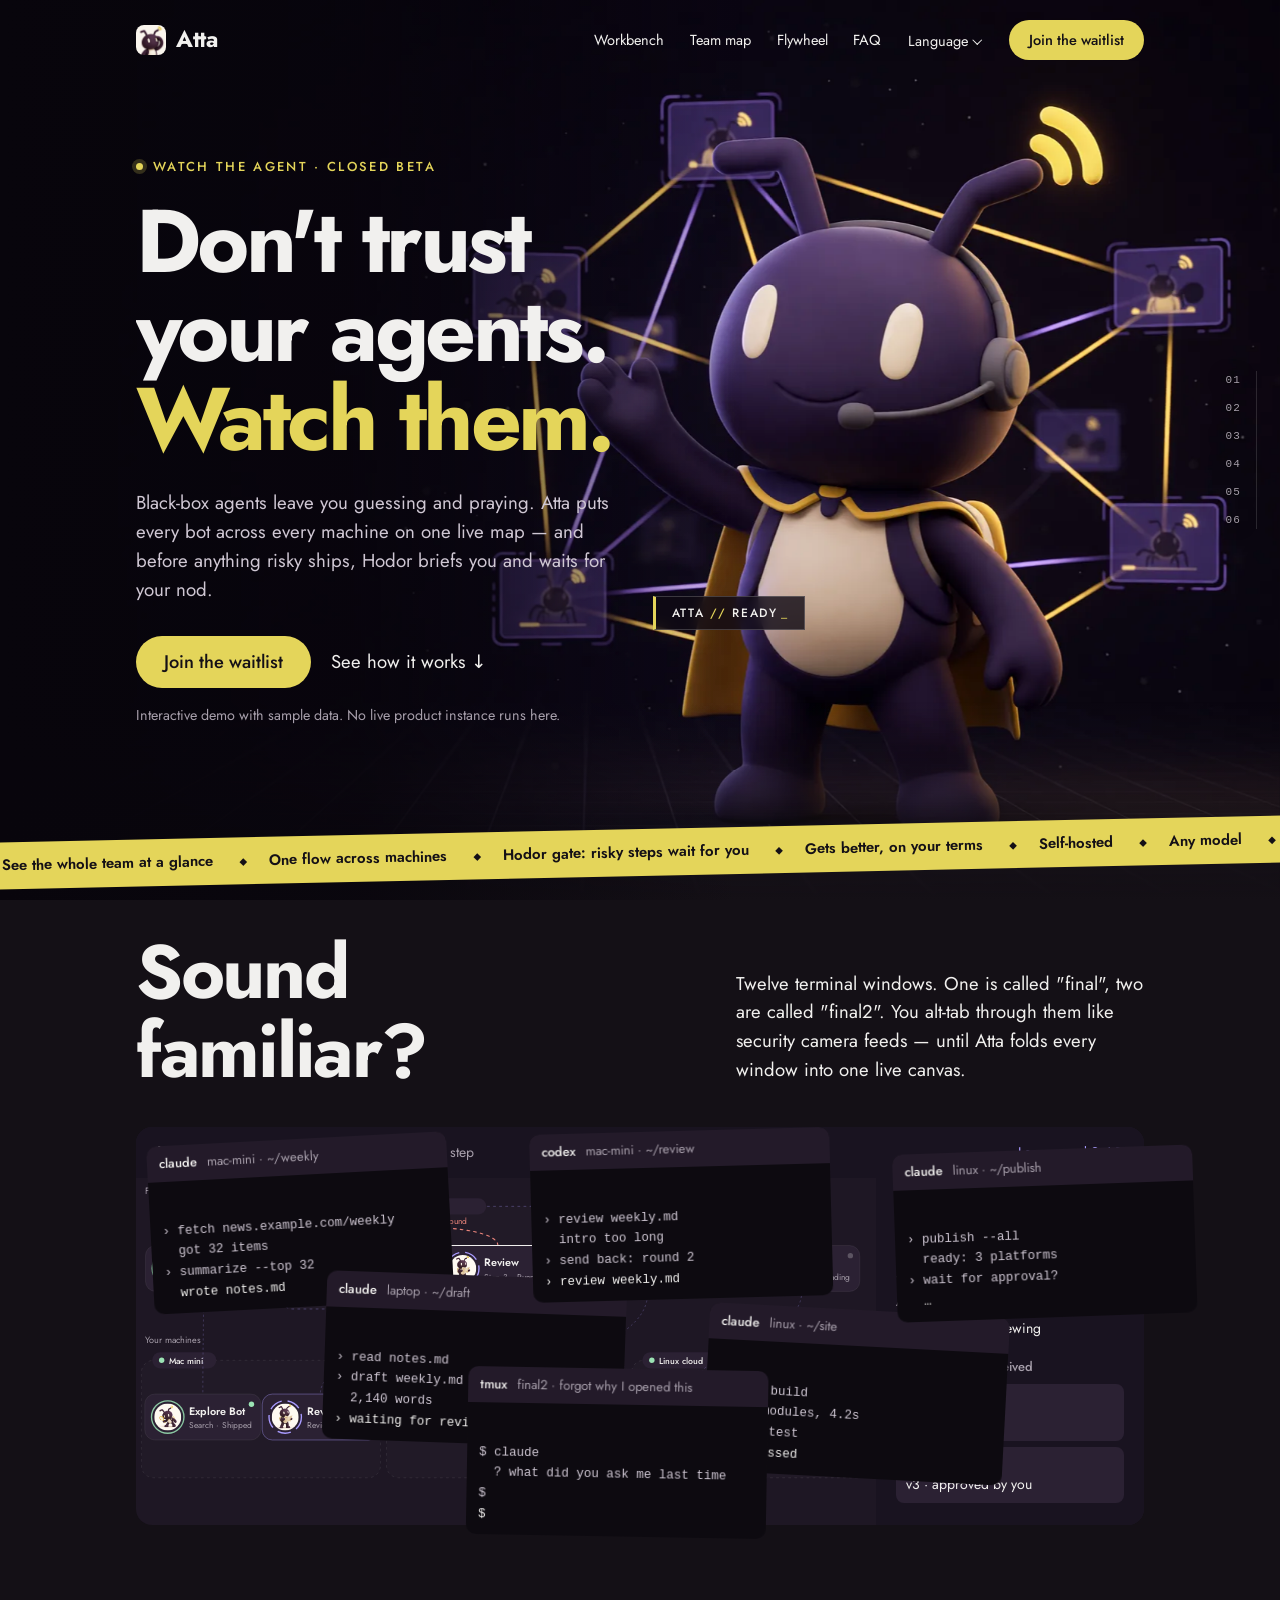
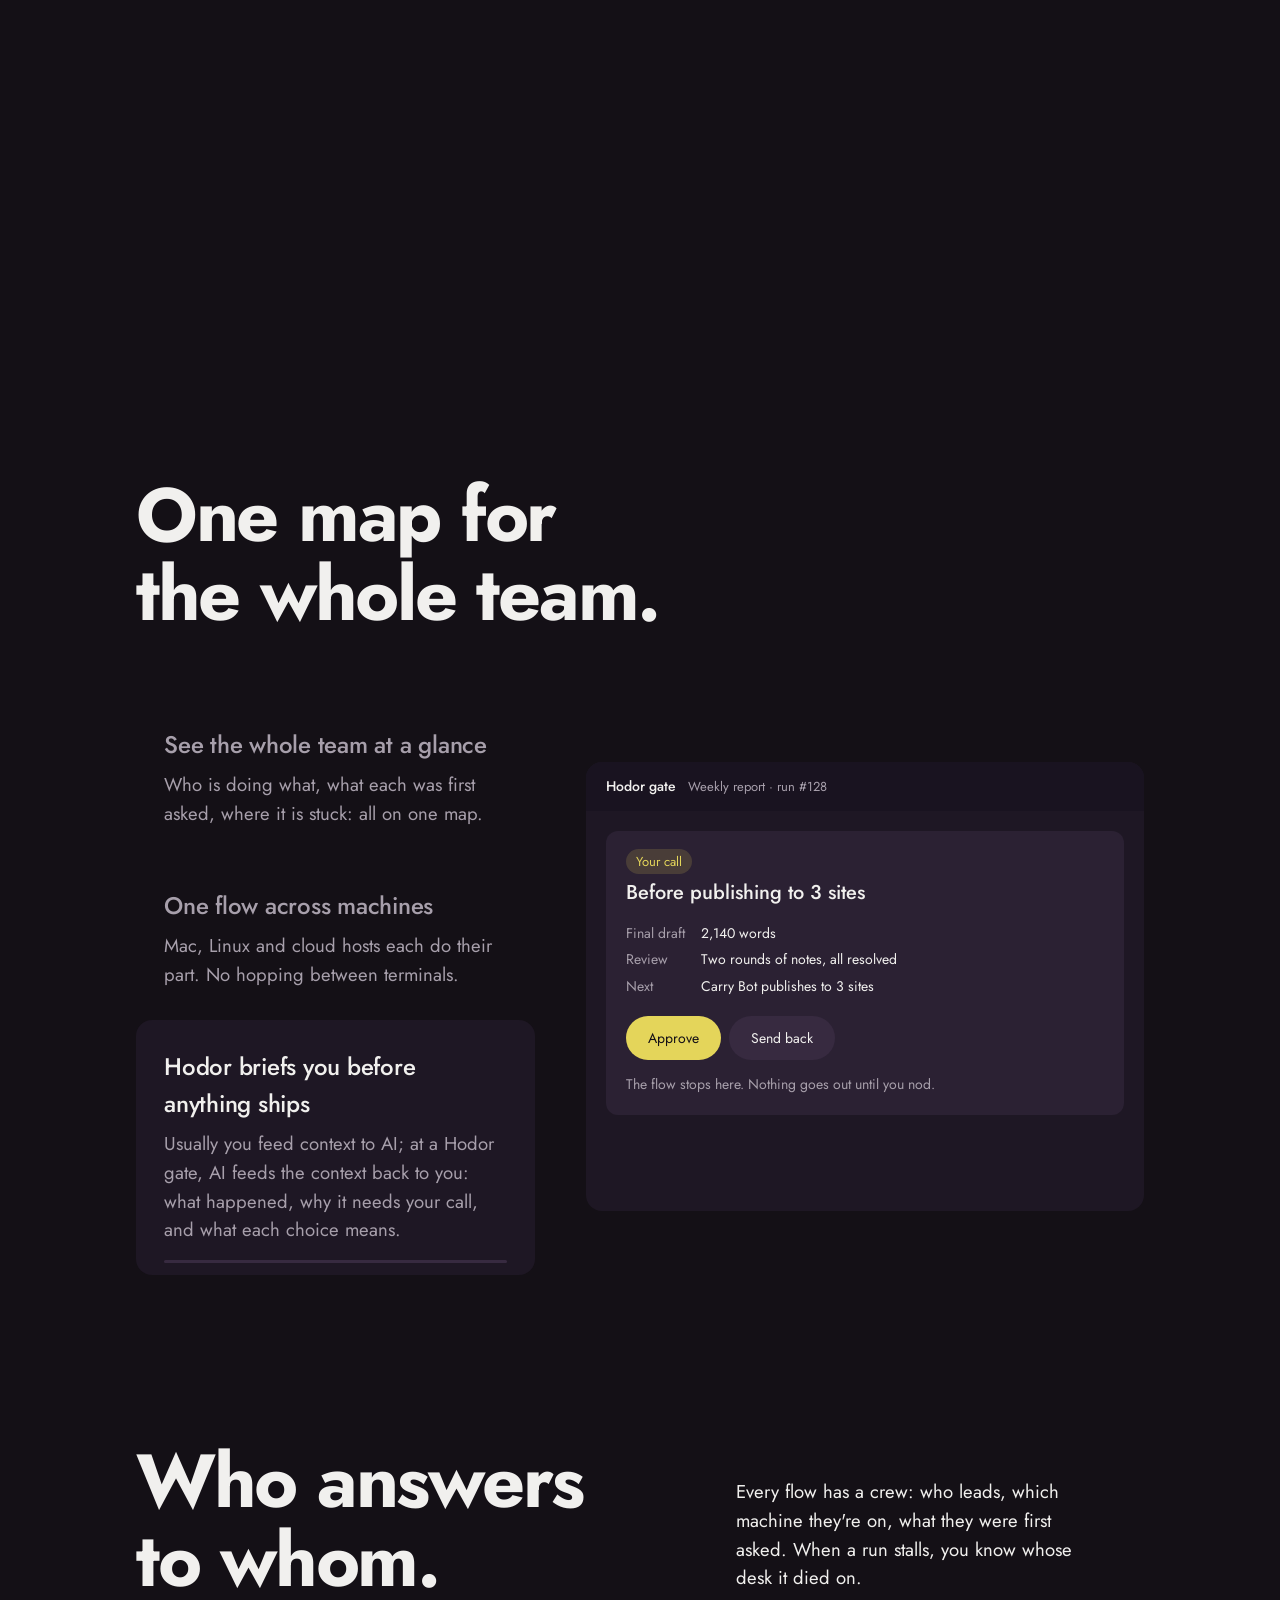
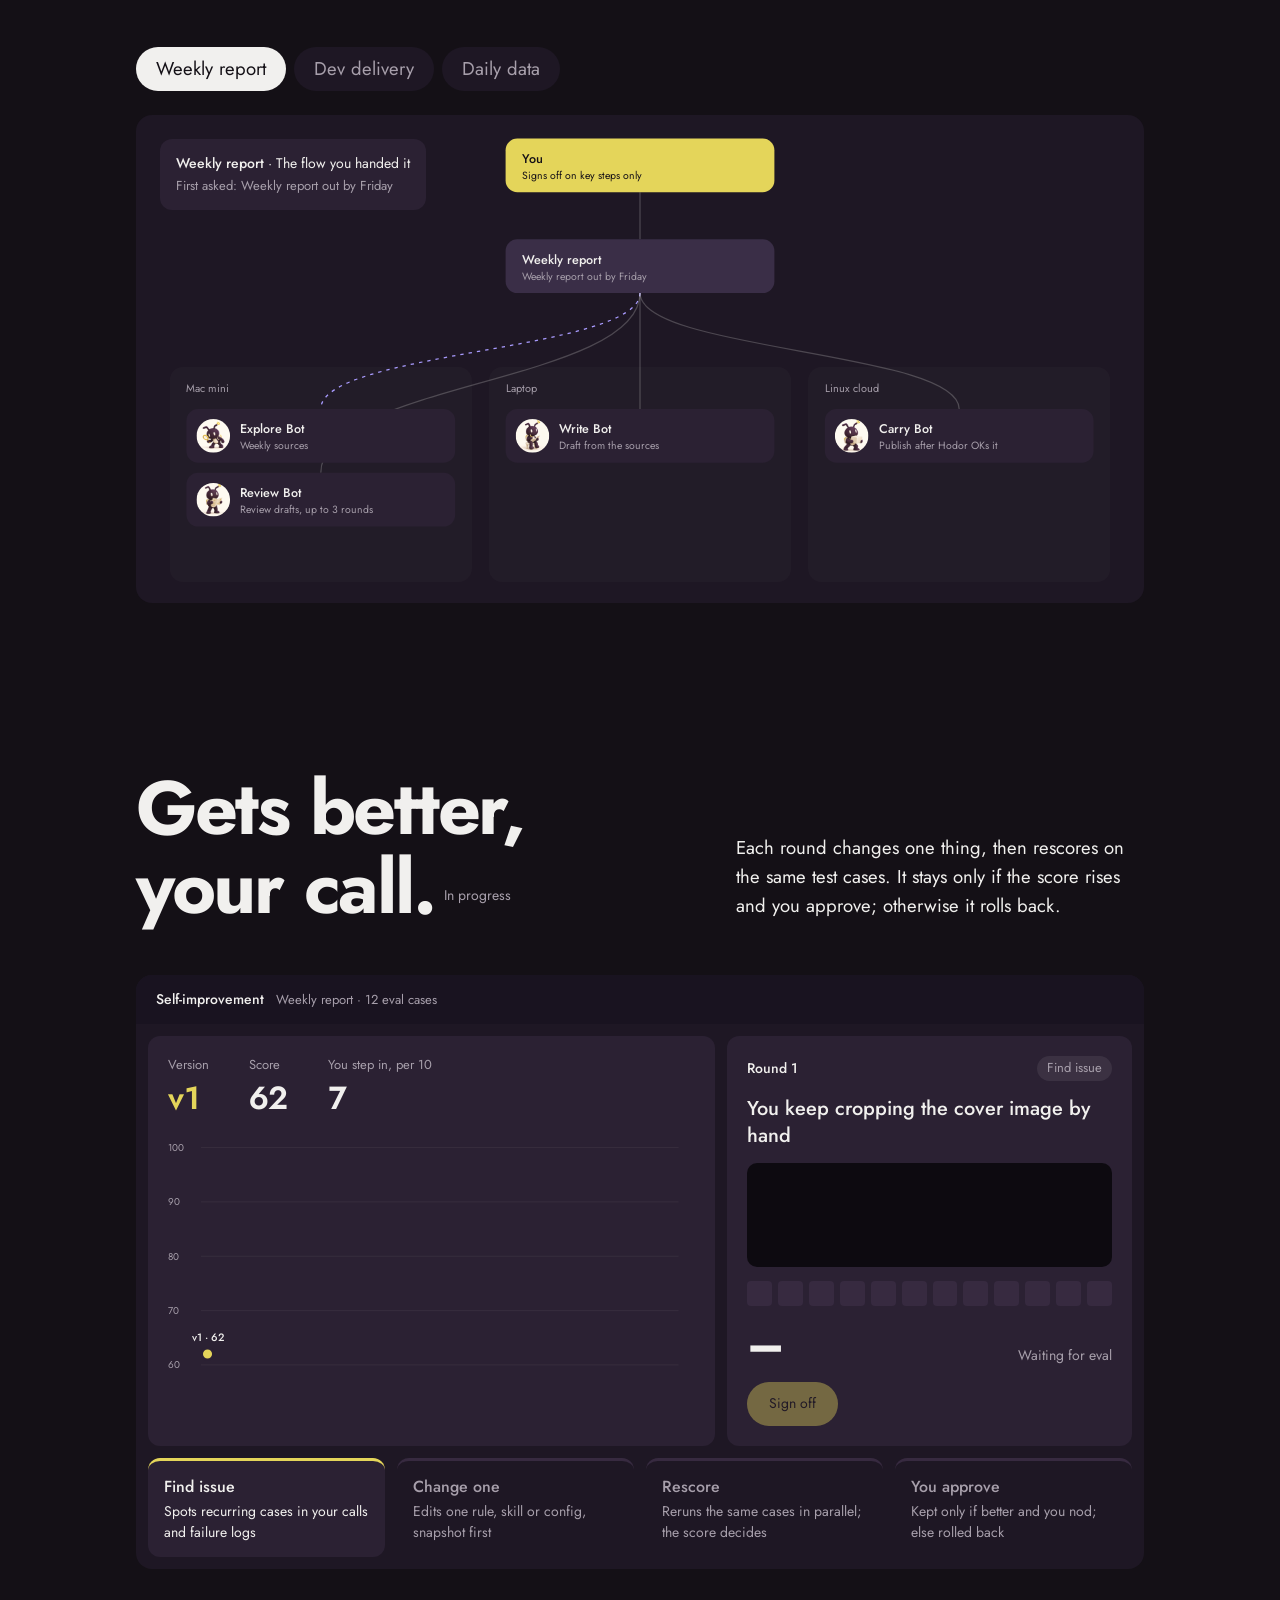
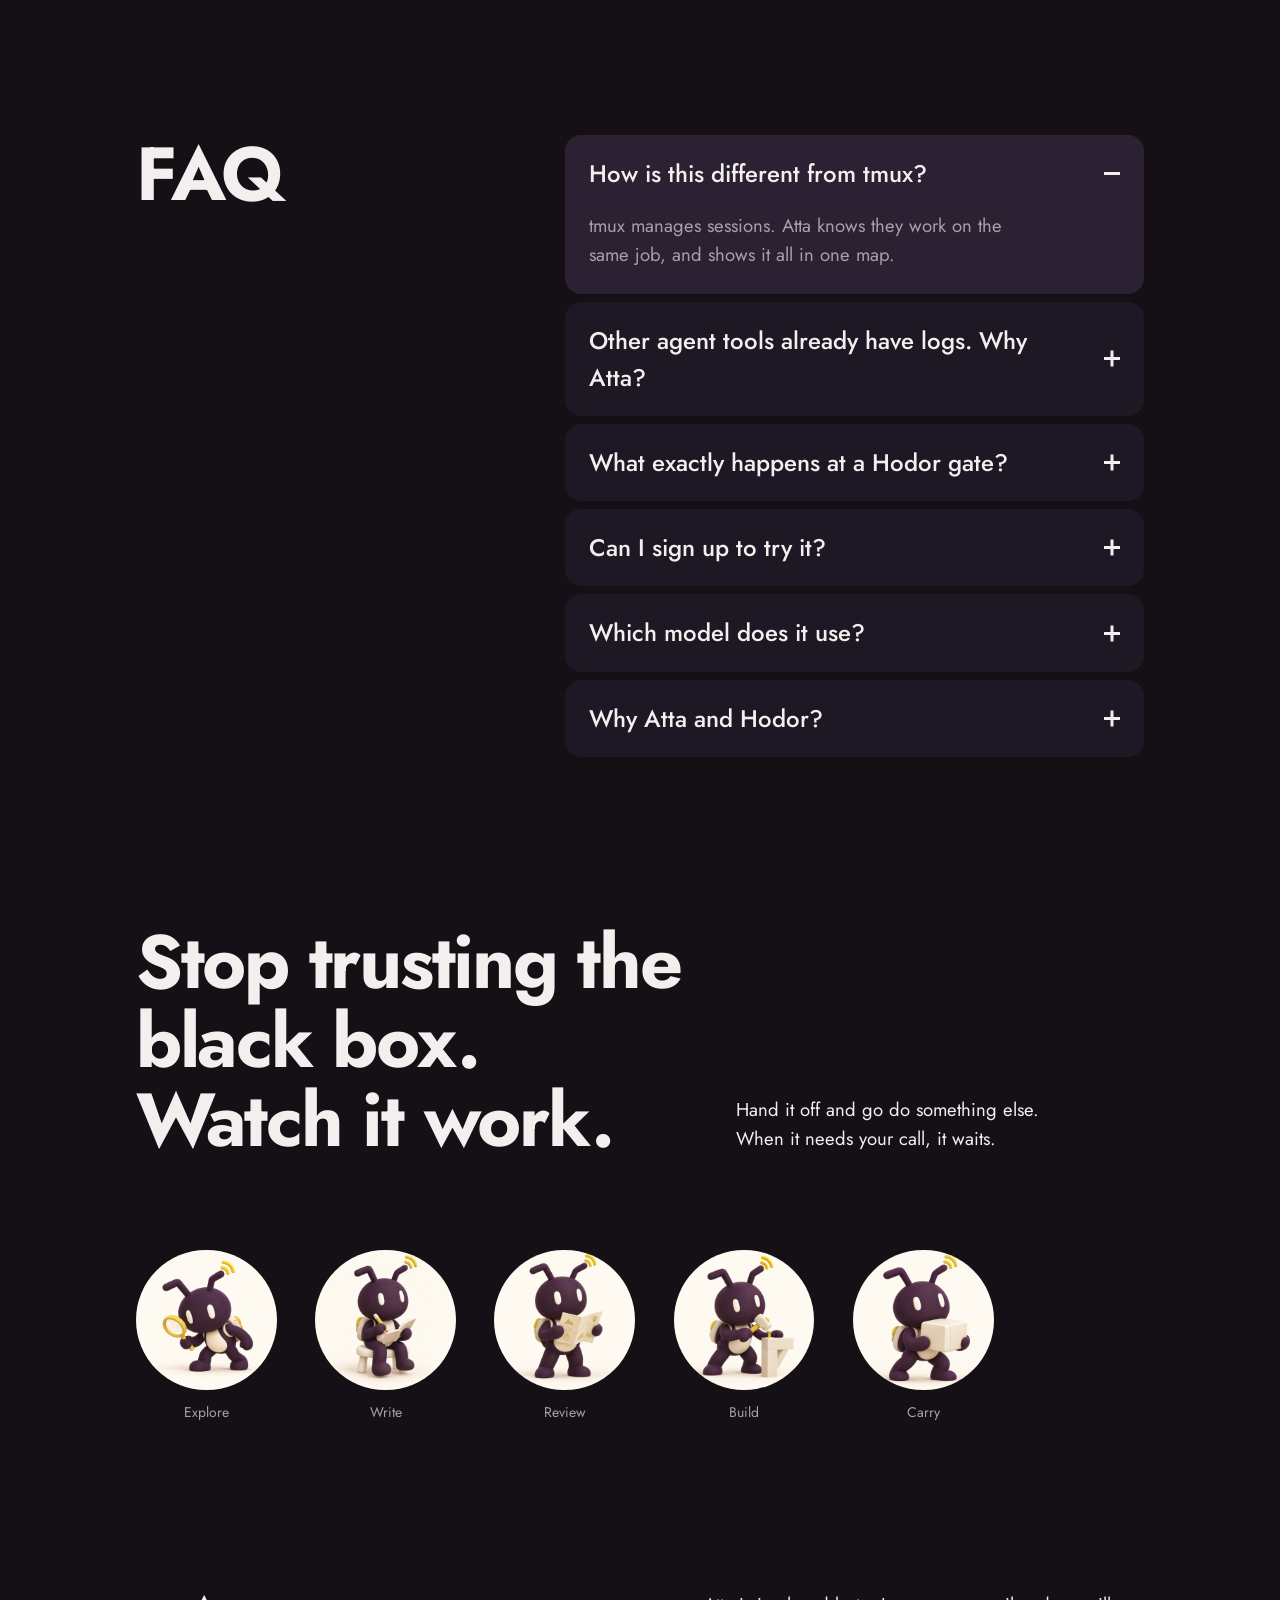
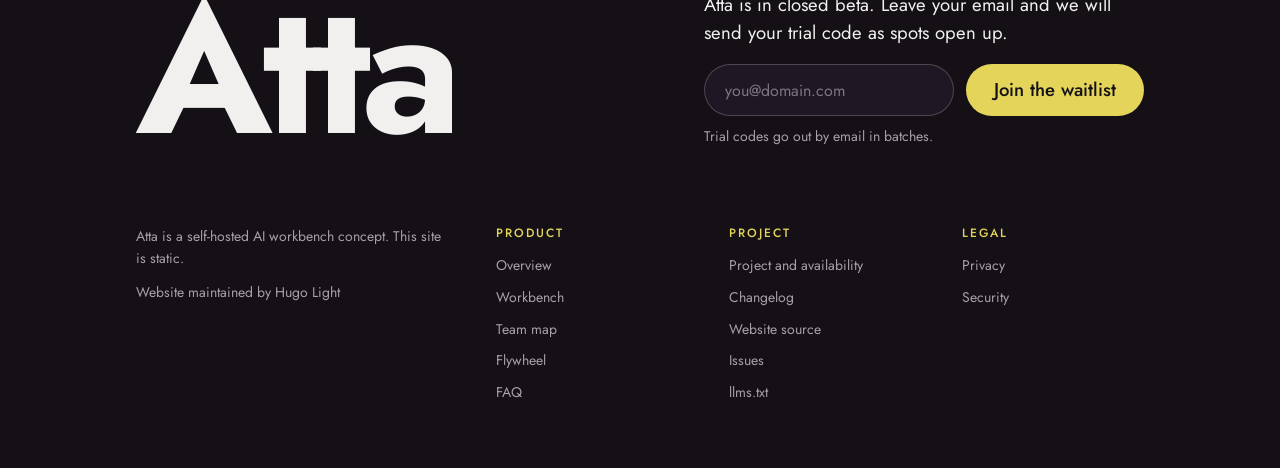
==== commit 8d23ebef: "feat(copy): sharpen hero, terminal fold, Hodor briefing, topology, and CTA copy" ====
--- a/index.html
+++ b/index.html
@@ -138,7 +138,7 @@
 .say{grid-column:1/8;position:relative}
 .say-a{display:none}
 .hero-side{grid-column:8/13;padding-bottom:.4rem}
-.hero-side p{max-width:19em}
+.hero-side p{max-width:26em}
 .hero-act{display:flex;align-items:center;gap:20px;flex-wrap:wrap;margin-top:28px}
 .stage-wrap{position:relative;margin-top:clamp(64px,7vw,112px)}
 .terms{display:none}
@@ -525,9 +525,9 @@
       <a class="btn" href="#enter">Join the waitlist</a>
     </nav>
     <div class="splash-copy">
-      <p class="kick" data-r>CLOSED BETA · SELF-HOSTED AI WORKBENCH</p>
-      <h1 class="lines" aria-label="One person. A whole AI team."><span class="line" aria-hidden="true"><span style="--i:0">One person.</span></span><span class="line" aria-hidden="true"><span style="--i:1">A whole</span></span><span class="line" aria-hidden="true"><span style="--i:2">AI team.</span></span></h1>
-      <p class="splash-sub" data-r style="--i:2">Every agent on every machine, in one live map. See who's doing what at a glance; risky steps wait for your nod.</p>
+      <p class="kick" data-r>WATCH THE AGENT · CLOSED BETA</p>
+      <h1 class="lines" aria-label="Don't trust your agents. Watch them."><span class="line" aria-hidden="true"><span style="--i:0">Don't trust</span></span><span class="line" aria-hidden="true"><span style="--i:1">your agents.</span></span><span class="line" aria-hidden="true"><span style="--i:2">Watch them.</span></span></h1>
+      <p class="splash-sub" data-r style="--i:2">Black-box agents leave you guessing and praying. Atta puts every bot across every machine on one live map — and before anything risky ships, Hodor briefs you and waits for your nod.</p>
       <div class="hero-act" data-r style="--i:3">
         <a class="btn" href="#enter">Join the waitlist</a>
         <a class="tlink" href="#intro">See how it works ↓</a>
@@ -554,11 +554,11 @@
  <div class="stick wrap">
   <div class="grid hero-top">
     <div class="say">
-      <p class="say-a lines h1like"><span class="line"><span style="--i:0">Terminals.</span></span><span class="line"><span style="--i:1">Who does what?</span></span></p>
-      <p class="say-b lines h1like"><span class="line"><span style="--i:0">One glance,</span></span><span class="line"><span style="--i:1">your AI team.</span></span></p>
+      <p class="say-a lines h1like"><span class="line"><span style="--i:0">Sound</span></span><span class="line"><span style="--i:1">familiar?</span></span></p>
+      <p class="say-b lines h1like"><span class="line"><span style="--i:0">All your runs,</span></span><span class="line"><span style="--i:1">one live canvas.</span></span></p>
     </div>
     <div class="hero-side">
-      <p data-r style="--i:1">Scroll down: terminals scattered across your machines fold into one live map.</p>
+      <p data-r style="--i:1">Twelve terminal windows. One is called "final", two are called "final2". You alt-tab through them like security camera feeds — until Atta folds every window into one live canvas.</p>
     </div>
   </div>
 
@@ -630,7 +630,7 @@
     </div>
 
     <div class="feat">
-      <button class="f-btn" role="tab" aria-selected="false" aria-controls="p3" id="t3"><b>The risky step waits for your nod</b><span>Publish, pay, delete: the flow stops there and goes on only when you say so.</span></button>
+      <button class="f-btn" role="tab" aria-selected="false" aria-controls="p3" id="t3"><b>Hodor briefs you before anything ships</b><span>Usually you feed context to AI; at a Hodor gate, AI feeds the context back to you: what happened, why it needs your call, and what each choice means.</span></button>
       <div class="pnl" role="tabpanel" id="p3" aria-labelledby="t3">
         <div class="win" data-ui>
           <div class="win-bar"><b>Hodor gate</b><span>Weekly report · run #128</span></div>
@@ -653,7 +653,7 @@
 <section class="topo wrap" id="topo" aria-labelledby="topo-h">
   <div class="grid topo-head">
     <h2 id="topo-h" data-r>Who answers<br>to whom.</h2>
-    <p data-r style="--i:1">Each flow has its own crew. Who leads, on which machine, what each was first asked: one click away.</p>
+    <p data-r style="--i:1">Every flow has a crew: who leads, which machine they're on, what they were first asked. When a run stalls, you know whose desk it died on.</p>
   </div>
   <div class="runs" role="group" aria-label="Switch flow" data-r style="--i:2">
     <button aria-pressed="true" data-run="0">Weekly report</button>
@@ -704,6 +704,8 @@
   <h2 id="faq-h" data-r>FAQ</h2>
   <div class="faq-list">
     <details name="faq" open><summary>How is this different from tmux?<i></i></summary><p>tmux manages sessions. Atta knows they work on the same job, and shows it all in one map.</p></details>
+    <details name="faq"><summary>Other agent tools already have logs. Why Atta?<i></i></summary><p>Logs tell you what happened. Atta shows you what's happening — and what's about to happen unless you stop it.</p></details>
+    <details name="faq"><summary>What exactly happens at a Hodor gate?<i></i></summary><p>The flow pauses and Hodor hands you a briefing: what just happened, why this step needs your call, and what each option means. Say no, and it rolls back or reroutes; say go, and it moves.</p></details>
     <details name="faq"><summary>Can I sign up to try it?<i></i></summary><p>Atta is in closed beta. Join the waitlist with your email and we will send your trial code as spots open up.</p></details>
     <details name="faq"><summary>Which model does it use?<i></i></summary><p>Your pick. Atta runs the flow, not the model.</p></details>
     <details name="faq"><summary>Why Atta and Hodor?<i></i></summary><p>Atta is the leafcutter ant: a crew that splits the work. Hodor is Hold the door.</p></details>
@@ -712,7 +714,7 @@
 
 <section class="cta wrap" aria-labelledby="cta-h">
   <div class="grid cta-top">
-    <h2 id="cta-h" data-r>Next long run?<br>Hand it over.</h2>
+    <h2 id="cta-h" data-r>Stop trusting the black box.<br>Watch it work.</h2>
     <div class="cta-side">
       <p data-r style="--i:1">Hand it off and go do something else. When it needs your call, it waits.</p>
     </div>
@@ -967,7 +969,7 @@
       { k: 'review',  at: [.39, .02, -1.5], h: 'codex · mac-mini · ~/review', log: ['› review weekly.md', '  intro too long', '› send back: round 2', '› review weekly.md'] },
       { k: 'build',   at: [.57, .44,  3], h: 'claude · linux · ~/site',       log: ['$ pnpm build', '  132 modules, 4.2s', '$ pnpm test', '  48 passed'] },
       { k: 'carry',   at: [.75, .07, -2], h: 'claude · linux · ~/publish',    log: ['› publish --all', '  ready: 3 platforms', '› wait for approval?', '  …'] },
-      { k: null,      at: [.33, .60,  1], h: 'zsh · forgot why I opened this',  log: ['$ claude', '  ? what did you ask me last time', '$ ', '$ '] },
+      { k: null,      at: [.33, .60,  1], h: 'tmux · final2 · forgot why I opened this',  log: ['$ claude', '  ? what did you ask me last time', '$ ', '$ '] },
     ];
     T.forEach(t => {
       t.el = document.createElement('div'); t.el.className = 'term'; t.el.setAttribute('data-ui', '');
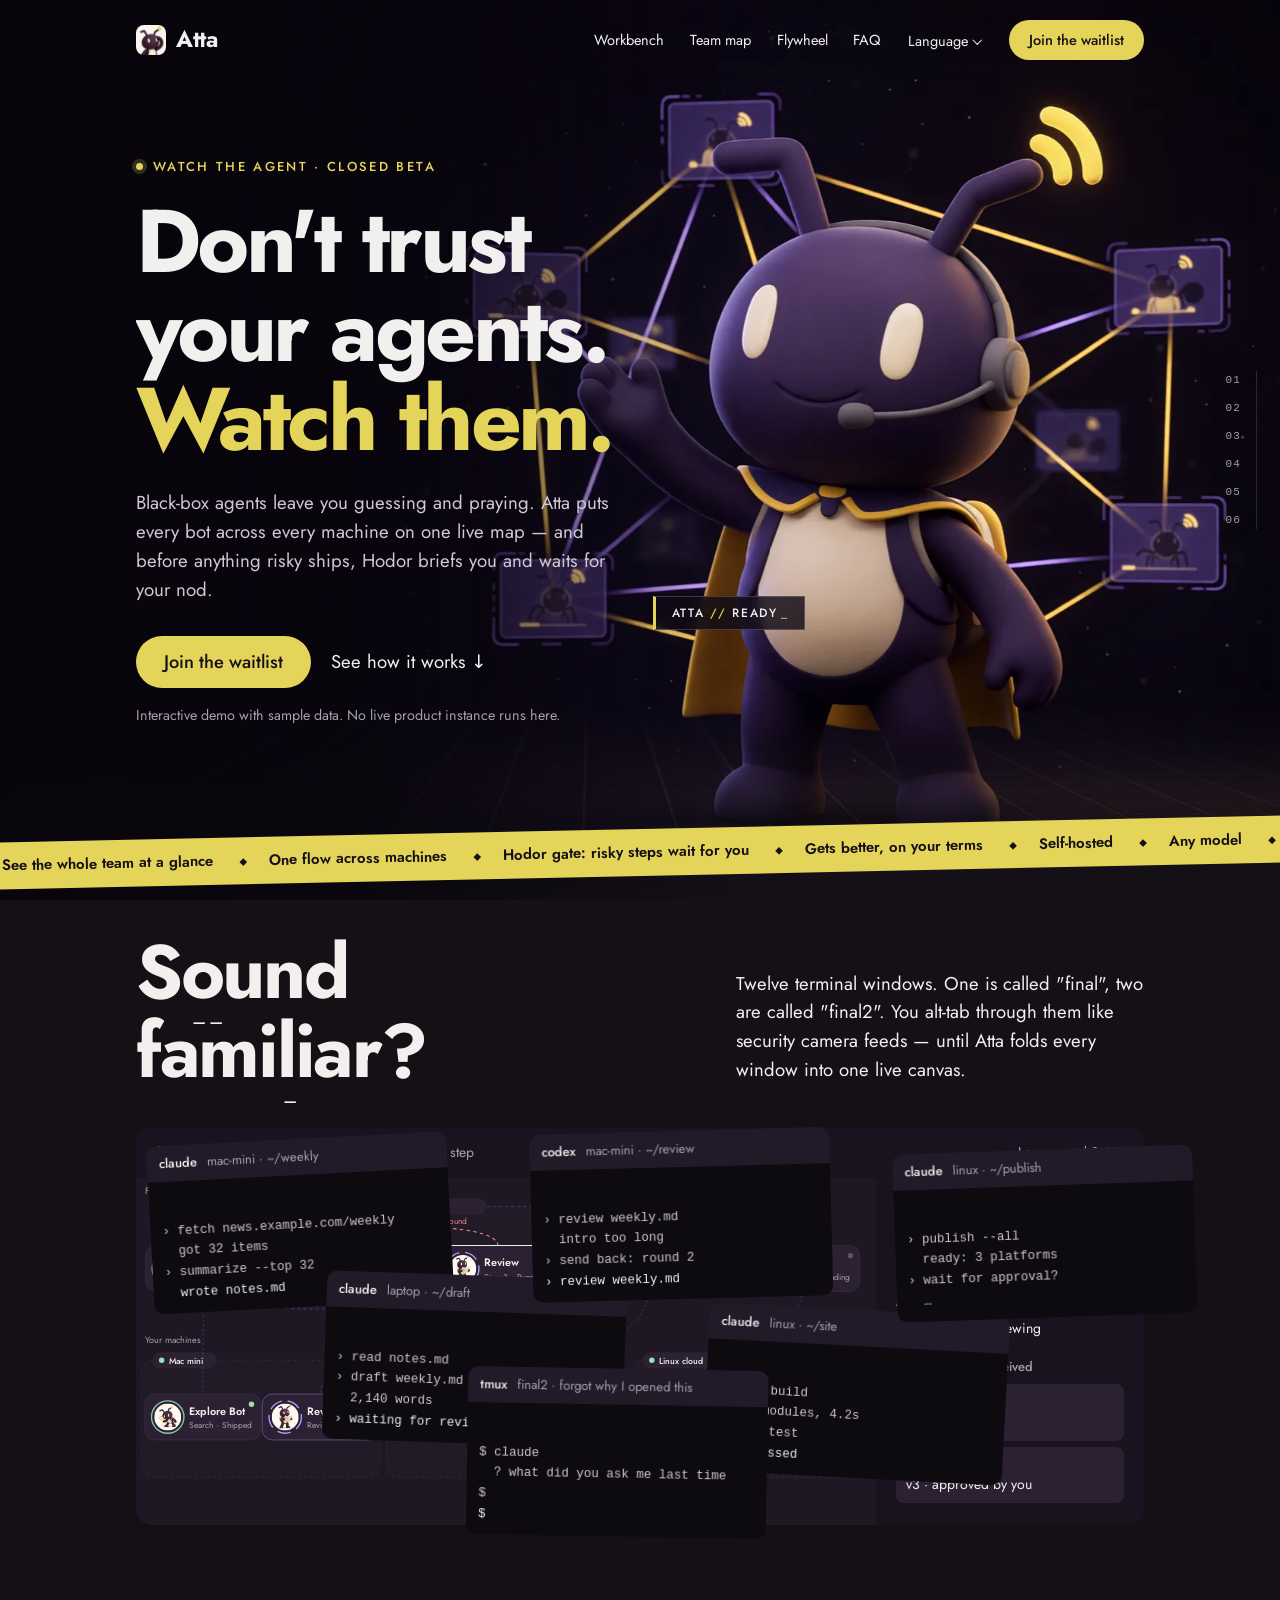
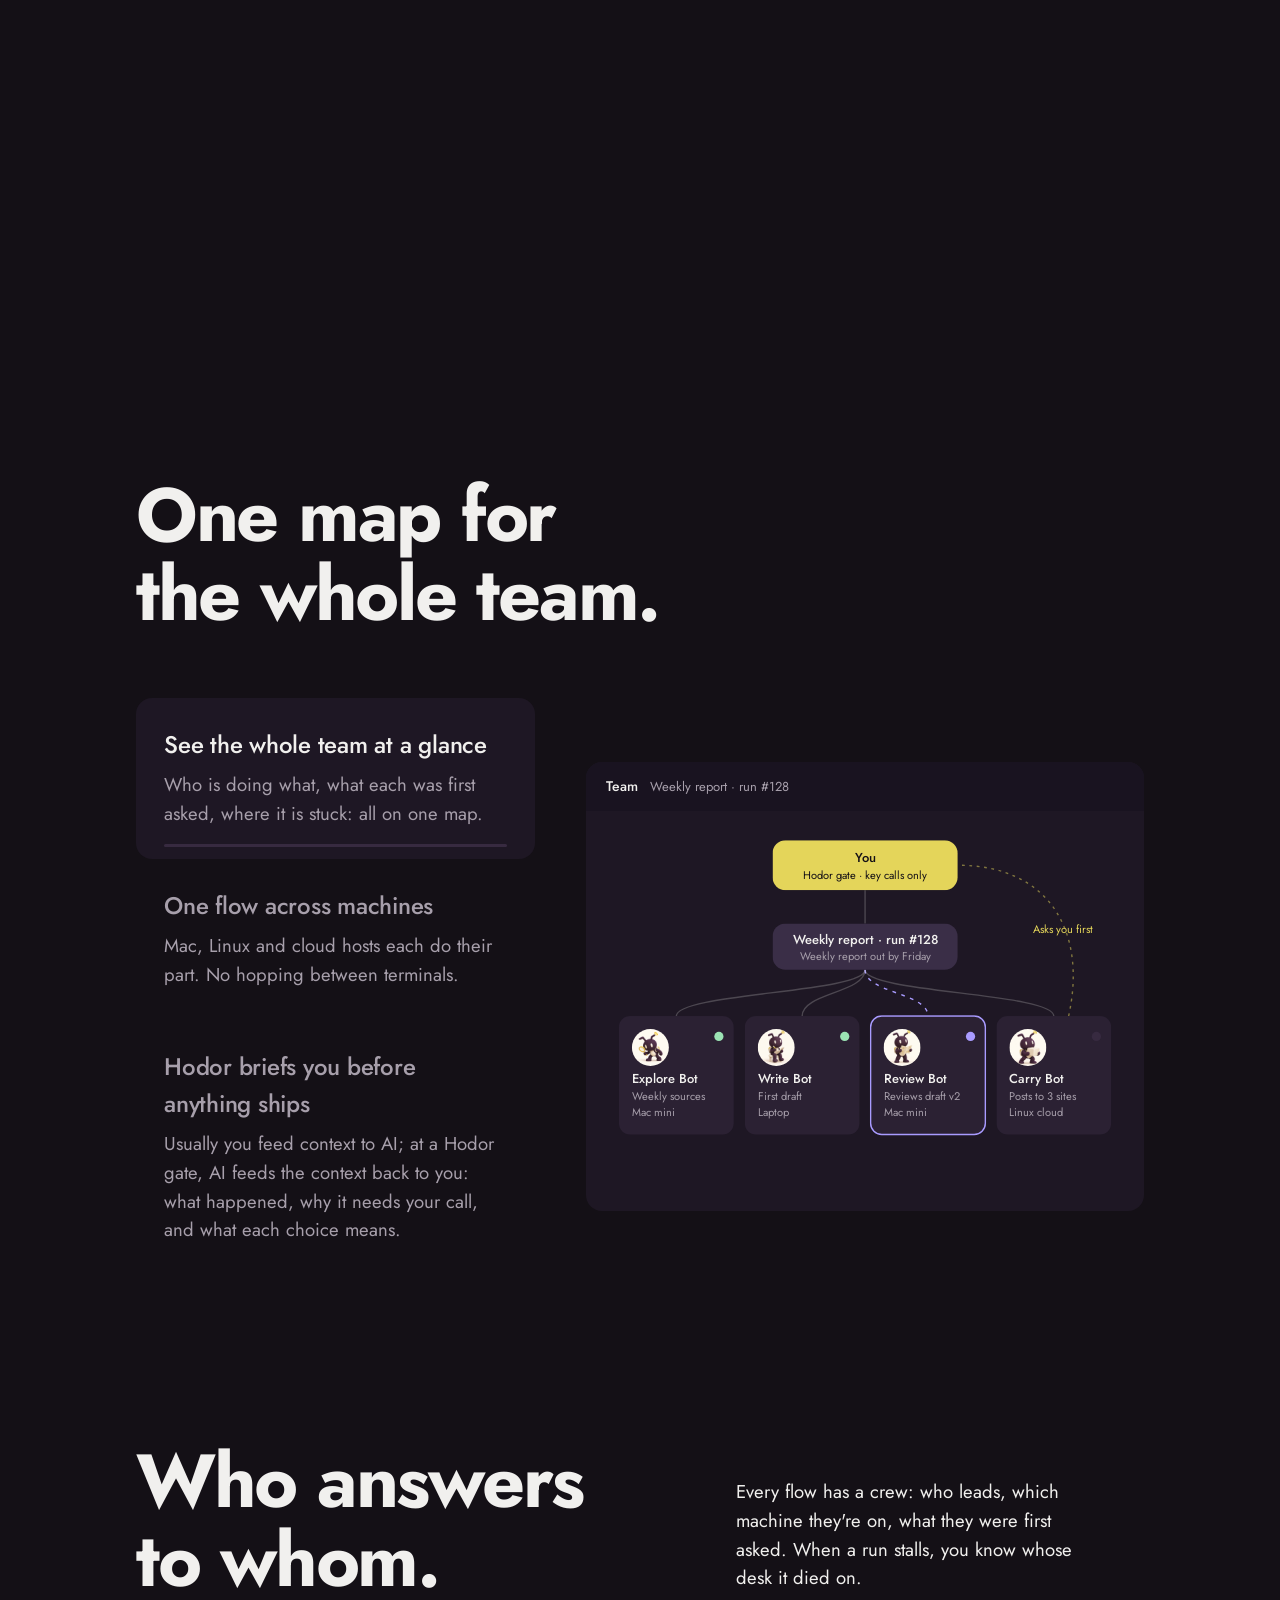
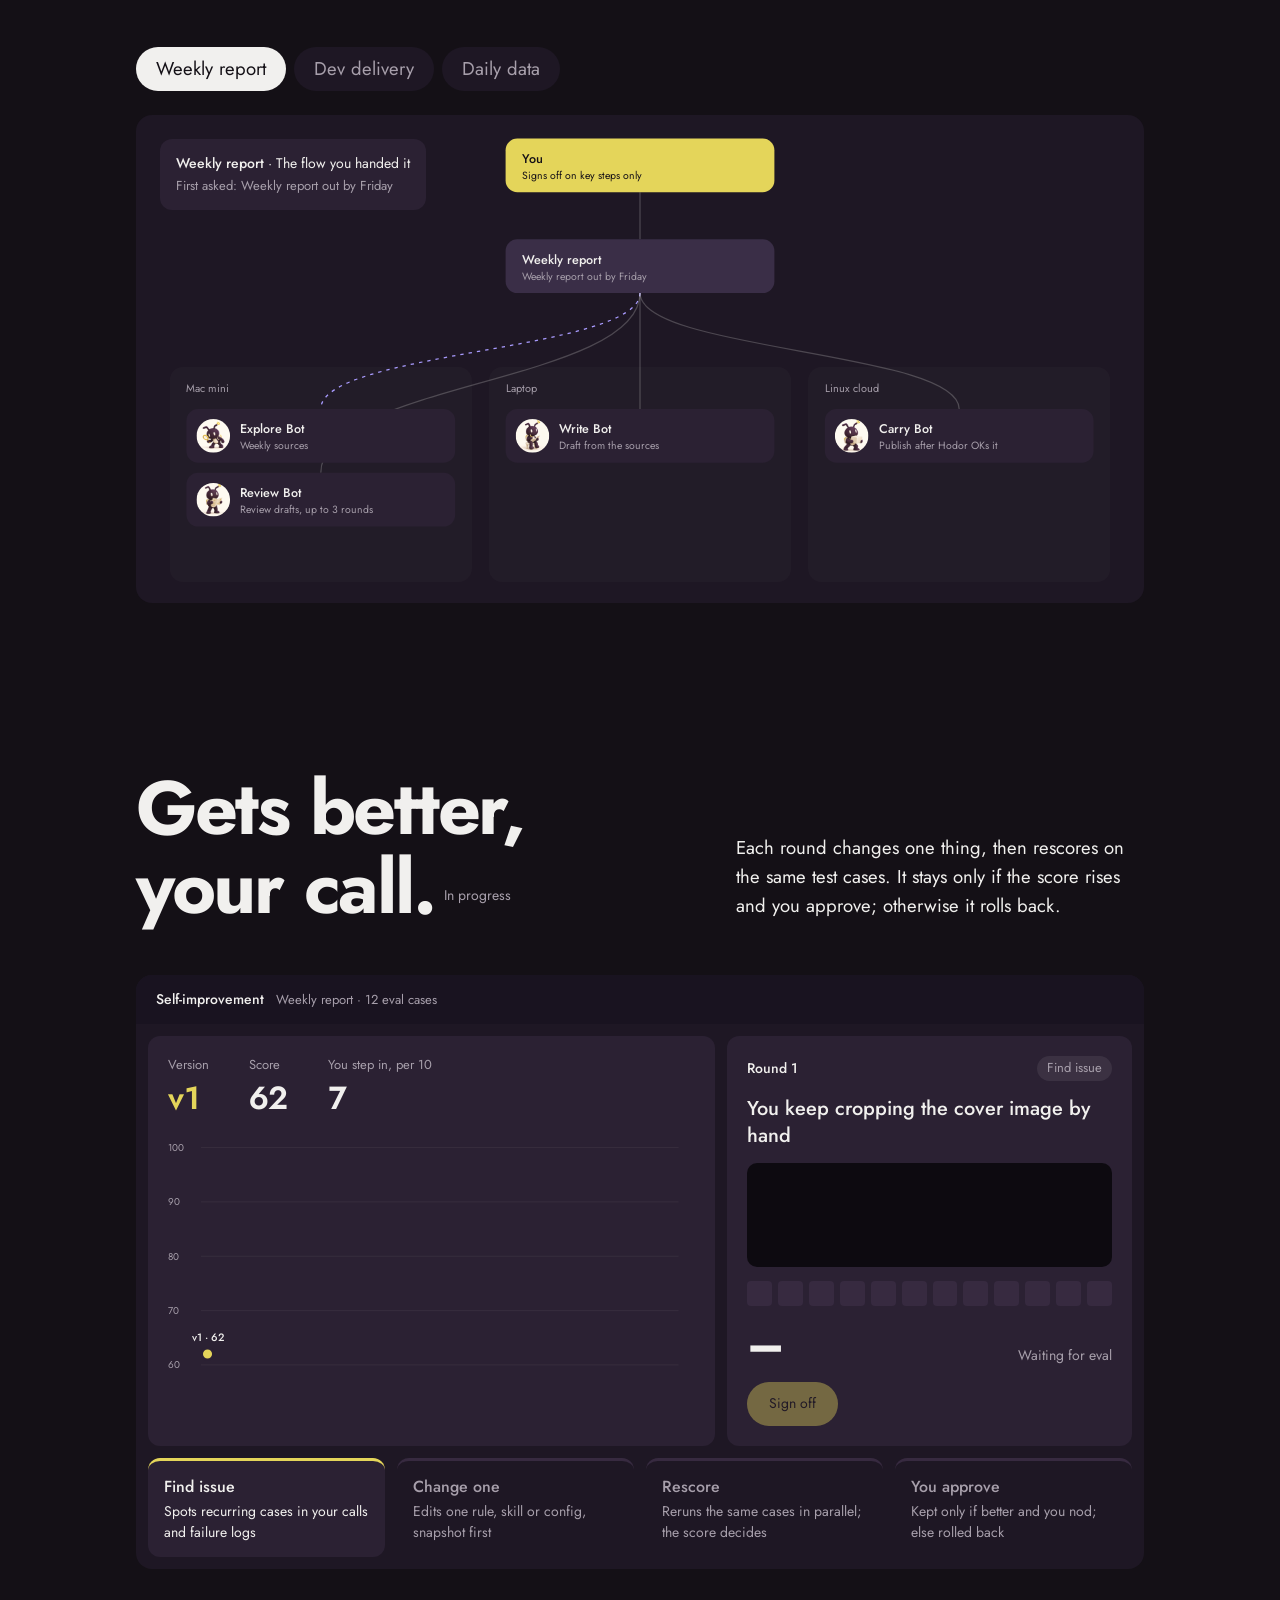
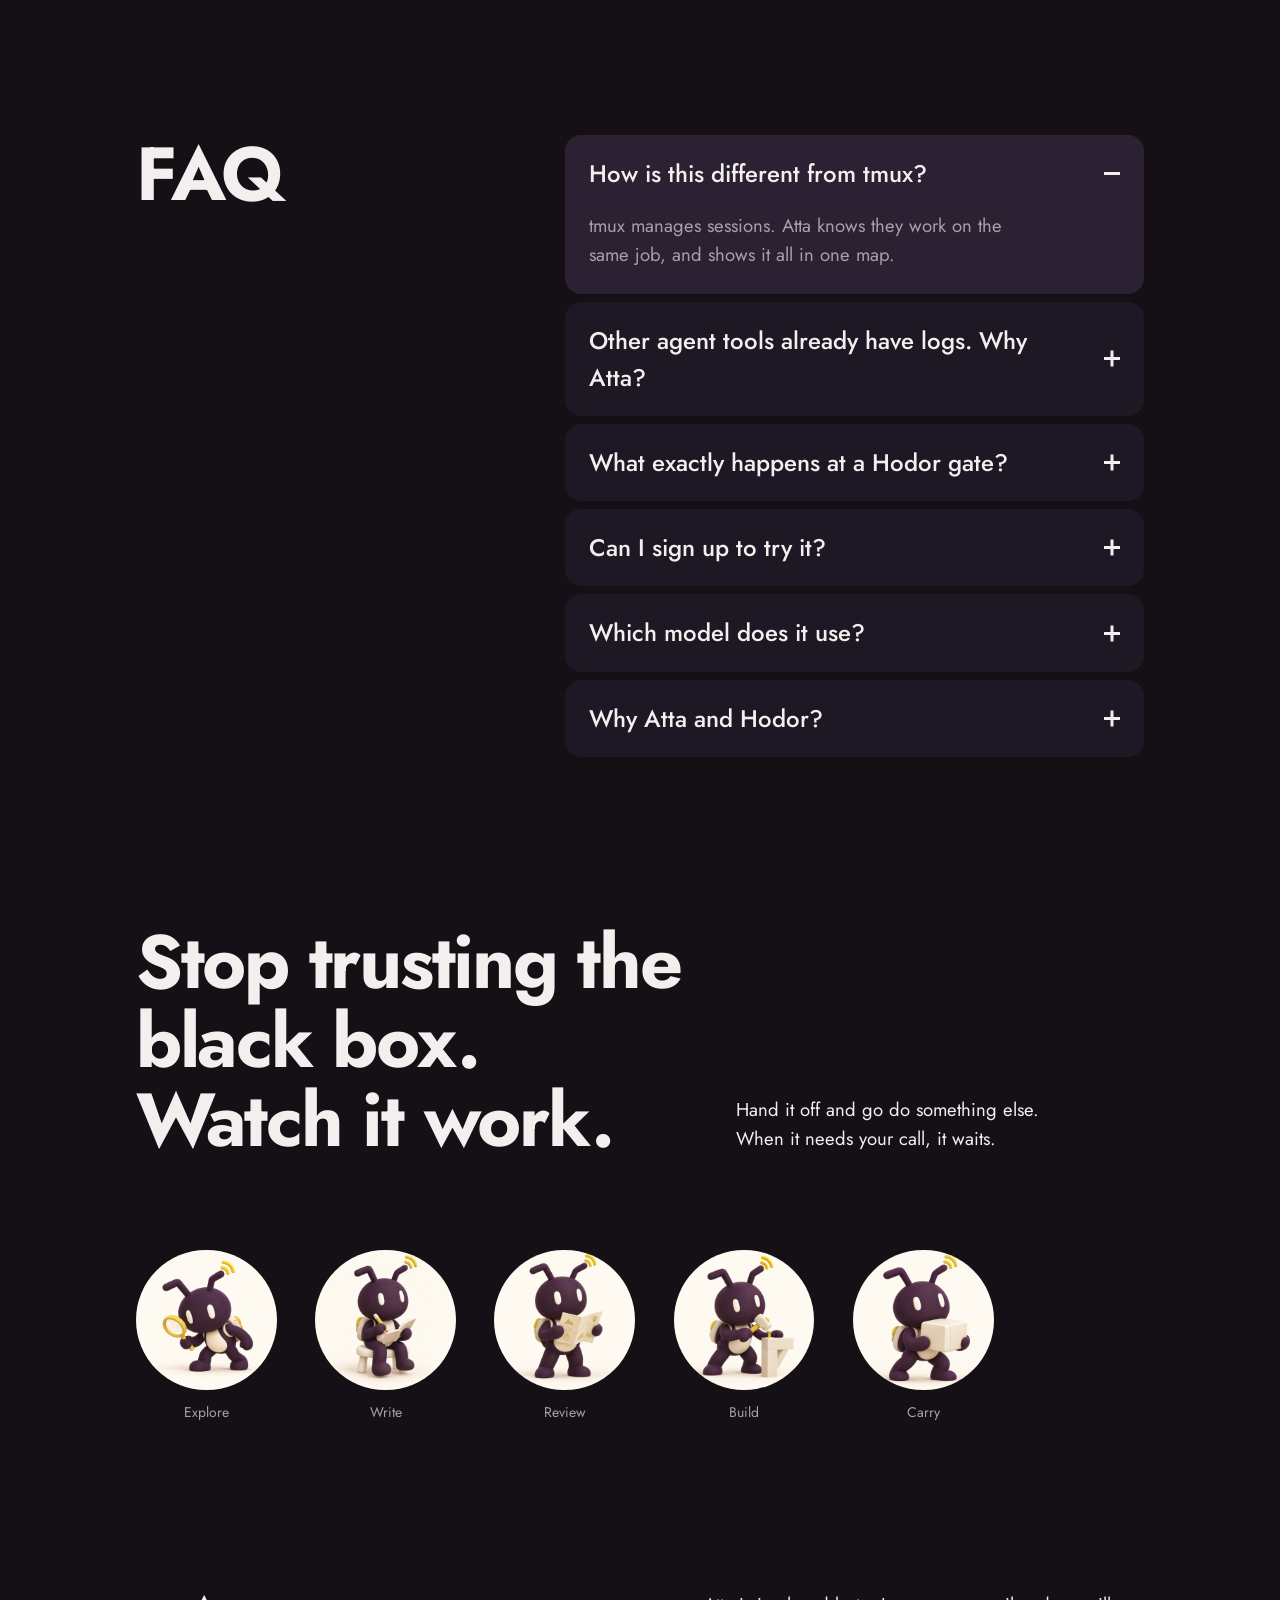
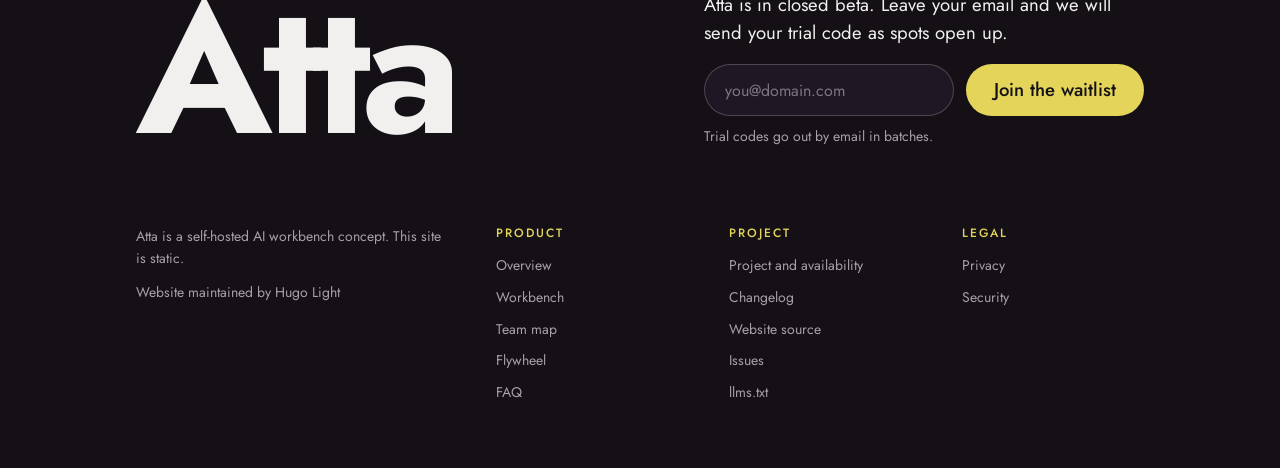
==== commit 263ccfe1: "feat(site): add 3-part Hodor context briefing card and fix CJK hero line clipping" ====
--- a/index.html
+++ b/index.html
@@ -95,6 +95,7 @@
 .kick{display:inline-flex;align-items:center;gap:10px;font-size:clamp(13px,.85vw,16px);letter-spacing:.18em;color:var(--lemon);font-weight:500}
 .kick::before{content:"";width:7px;height:7px;border-radius:50%;background:var(--lemon);box-shadow:0 0 0 4px rgba(228,213,90,.2);animation:blink 1.8s ease-in-out infinite}
 .splash h1{margin-top:clamp(18px,1.4vw,26px);font-size:clamp(3rem,min(1.4rem + 5.2vw,11svh),8.75rem);line-height:1;letter-spacing:-.04em}
+:lang(zh-Hans) .splash h1{line-height:1.12}
 .splash h1 .line:last-child>span{color:var(--lemon)}
 .splash-sub{margin-top:clamp(24px,1.8vw,34px);max-width:26em;color:#CFC7D3;font-size:clamp(1rem,.85rem + .4vw,1.4rem)}
 .splash .hero-act{margin-top:clamp(32px,2.4vw,44px);gap:clamp(20px,1.5vw,28px)}
@@ -253,8 +254,9 @@
 .msg b{color:var(--ink);font-weight:500}
 .card{background:var(--s2);border-radius:12px;padding:20px}
 .card .t{font-size:20px;font-weight:500;margin-top:6px}
-.card dl{display:grid;grid-template-columns:auto 1fr;gap:6px 16px;margin-top:16px}
-.card dt{color:var(--soft)}
+.brief{list-style:none;padding:0;margin:14px 0 0;display:grid;gap:8px}
+.brief li{padding:10px 12px;border-radius:10px;background:var(--s3);font-size:14px;line-height:1.45}
+.brief small{display:block;font-size:12px;color:var(--lemon);font-weight:500;margin-bottom:2px}
 .acts{display:flex;gap:8px;margin-top:20px}
 .acts button{height:44px;padding:0 22px;border-radius:999px;background:var(--s3);transition:transform 140ms var(--ease-out),opacity .2s}
 .acts button.y{background:var(--lemon);color:var(--bg)}
@@ -412,7 +414,7 @@
   .js [data-r]{opacity:0;transform:translateY(24px);transition:opacity .7s var(--ease-out),transform .9s var(--ease-out);transition-delay:calc(var(--i,0)*80ms)}
   .js [data-r].in{opacity:1;transform:none}
   /* signature: lines rise from behind their baseline */
-  .lines .line{display:block;overflow:hidden;padding-bottom:.08em;margin-bottom:-.08em}
+  .lines .line{display:block;overflow:hidden;padding-bottom:.16em;margin-bottom:-.16em}
   .lines .line>span{display:block;transition:transform .7s var(--ease-out)}
   .js .lines .line>span{animation:line-in .9s var(--ease-out) backwards;animation-delay:calc(var(--i)*110ms + 150ms)}
   @keyframes line-in{from{transform:translateY(105%)}}
@@ -633,12 +635,16 @@
       <button class="f-btn" role="tab" aria-selected="false" aria-controls="p3" id="t3"><b>Hodor briefs you before anything ships</b><span>Usually you feed context to AI; at a Hodor gate, AI feeds the context back to you: what happened, why it needs your call, and what each choice means.</span></button>
       <div class="pnl" role="tabpanel" id="p3" aria-labelledby="t3">
         <div class="win" data-ui>
-          <div class="win-bar"><b>Hodor gate</b><span>Weekly report · run #128</span></div>
+          <div class="win-bar"><b>Hodor gate · Briefing</b><span>AI → You · Weekly report · run #128</span></div>
           <div class="win-body">
             <div class="card">
               <span class="chip wait" id="g-chip">Your call</span>
-              <p class="t">Before publishing to 3 sites</p>
-              <dl><dt>Final draft</dt><dd>2,140 words</dd><dt>Review</dt><dd>Two rounds of notes, all resolved</dd><dt>Next</dt><dd>Carry Bot publishes to 3 sites</dd></dl>
+              <p class="t">Publish Weekly Report to 3 live sites?</p>
+              <ul class="brief">
+                <li><small>What just happened</small>Write Bot finished Draft v2 (2,140 words); Review Bot verified all 32 sources across 2 rounds.</li>
+                <li><small>Why this needs your call</small>Carry Bot is about to post to 3 external sites. External publishing cannot be undone automatically.</li>
+                <li><small>What each choice means</small>Approve: Carry Bot publishes now · Send back: returns to Write Bot with your note.</li>
+              </ul>
               <div class="acts"><button class="y" id="g-pass">Approve</button><button id="g-back">Send back</button></div>
               <p class="st" id="g-st" aria-live="polite">The flow stops here. Nothing goes out until you nod.</p>
             </div>
@@ -869,7 +875,7 @@
     { t: 'Gather',     s: 'done', b: 'explore', x: 14,  st: 'Done', o: 'Notes · 32 items', ctx: [['Your brief', "This week's report, out by Friday"], ['Reference', '#weekly · 3 messages']] },
     { t: 'Draft',      s: 'done', b: 'write',   x: 232, st: 'Done · round 2', o: 'Draft v2 · 2,140 words', ctx: [['From the last step', 'Notes · 32 items'], ['Review notes · round 1', 'Intro too long']] },
     { t: 'Review',     s: 'run',  b: 'review',  x: 450, st: 'Running · round 2', o: 'Reviewing', ctx: [['From the last step', 'Draft v2 full text'], ['Review method', 'v3 · approved by you']] },
-    { t: 'Hodor gate', s: 'idle', b: 'me',      x: 672, st: 'Pending', o: 'You decide: approve or send back', ctx: [['Shown to you', 'Final draft and two rounds of notes']] },
+    { t: 'Hodor gate', s: 'idle', b: 'me',      x: 672, st: 'Pending', o: 'You decide: approve or send back', ctx: [['What just happened', 'Draft v2 (2,140 words) passed 2 review rounds'], ['Why this needs your call', 'Carry Bot will publish to 3 external sites'], ['What each choice means', 'Approve ships now · Send back returns to Write Bot']] },
     { t: 'Publish',    s: 'idle', b: 'carry',   x: 900, st: 'Pending', o: 'None', ctx: [['After Hodor lets it through', 'Full final draft']] },
   ].map((p, i) => Object.assign(p, { y: 100, where: 'Step {no}', no: i + 1, label: SL, img: B[p.b].img }));
   P.forEach(p => node(vs, p));
@@ -897,7 +903,7 @@
   const render = (crumb, title, rows, ctx) => {
     paint = () => { drawer.innerHTML = `<div class="dr-crumb">${esc(L(crumb))}</div><h4>${esc(L(title))}</h4>
       <dl>${rows.map(([a, b]) => `<dt>${esc(L(a))}</dt><dd>${esc(L(b))}</dd>`).join('')}</dl>
-      <h5>${esc(tr('What this step received'))}</h5>
+      <h5>${esc(tr(title === 'Hodor gate' ? 'Hodor context briefing' : 'What this step received'))}</h5>
       <ul class="ctx">${ctx.length ? ctx.map(([a, b]) => `<li><small>${esc(L(a))}</small>${esc(L(b))}</li>`).join('') : `<li>${esc(tr('None'))}</li>`}</ul>`; };
     paint();
   };
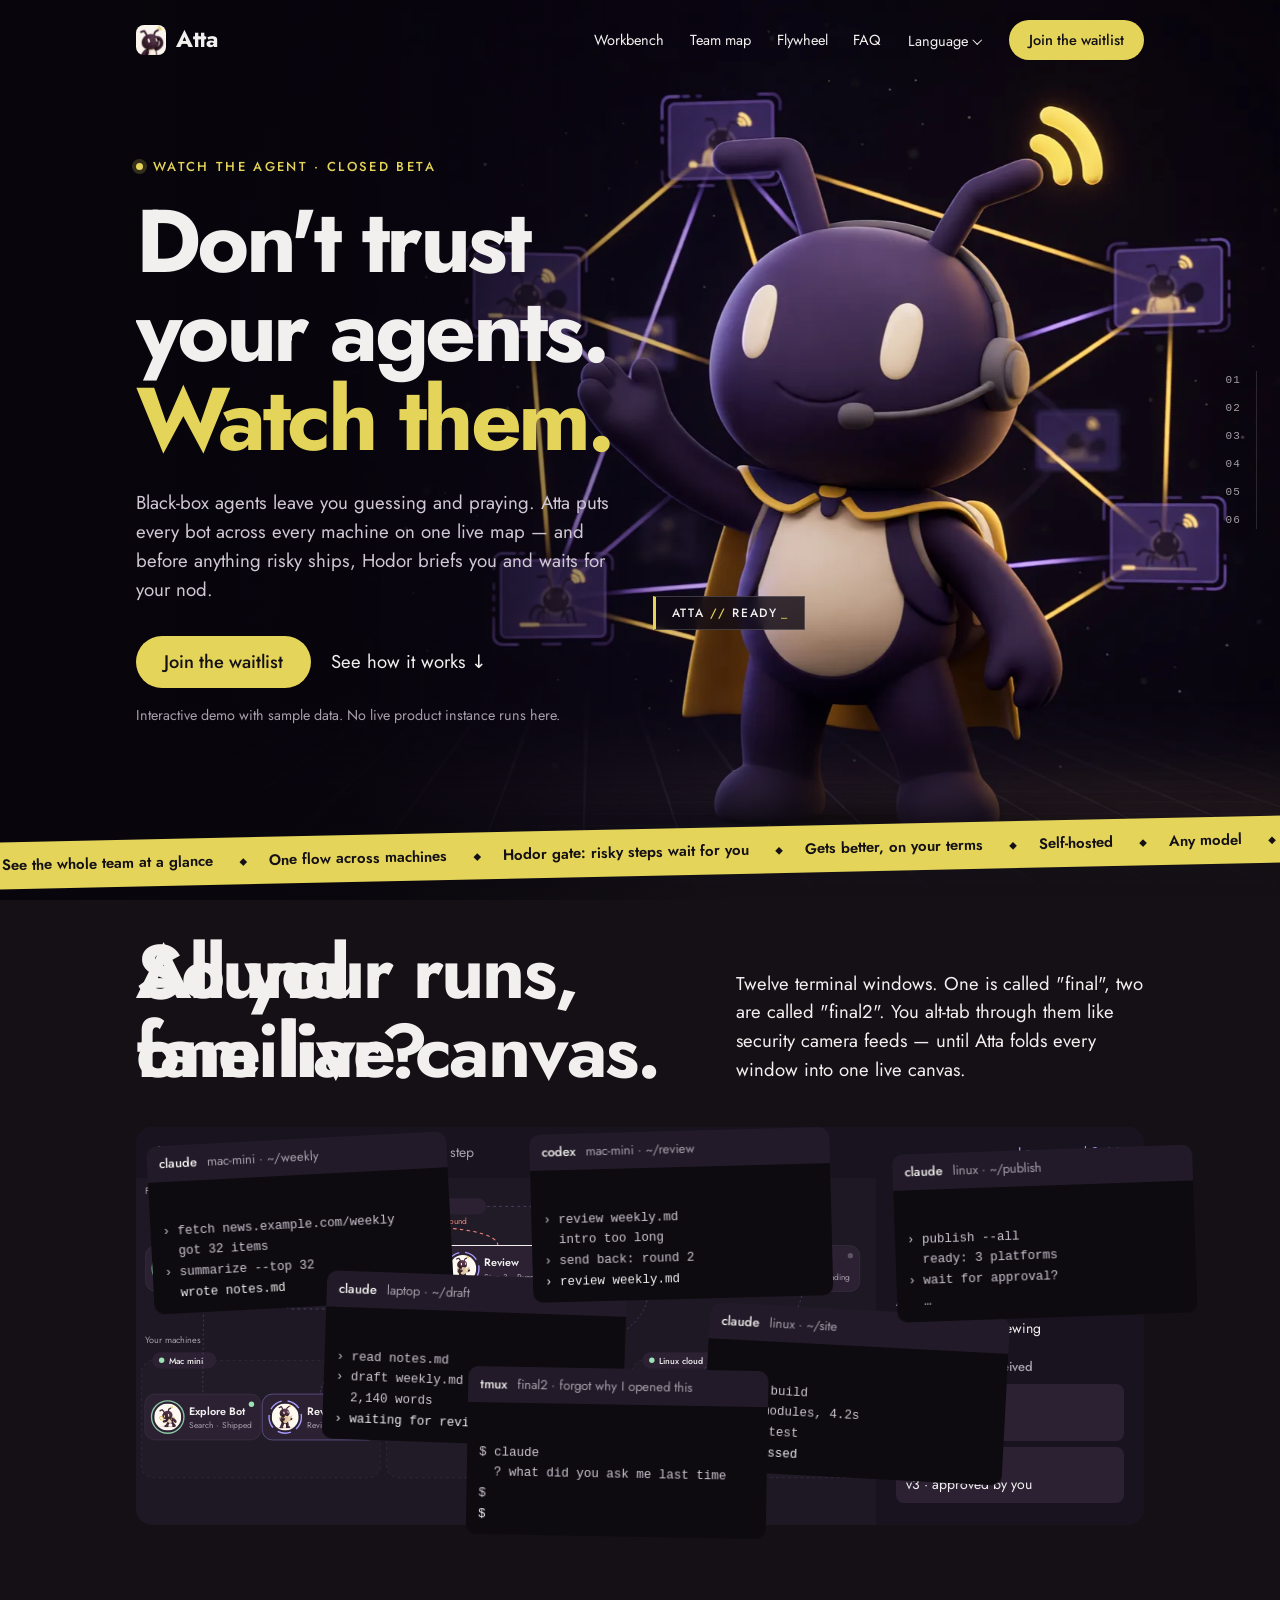
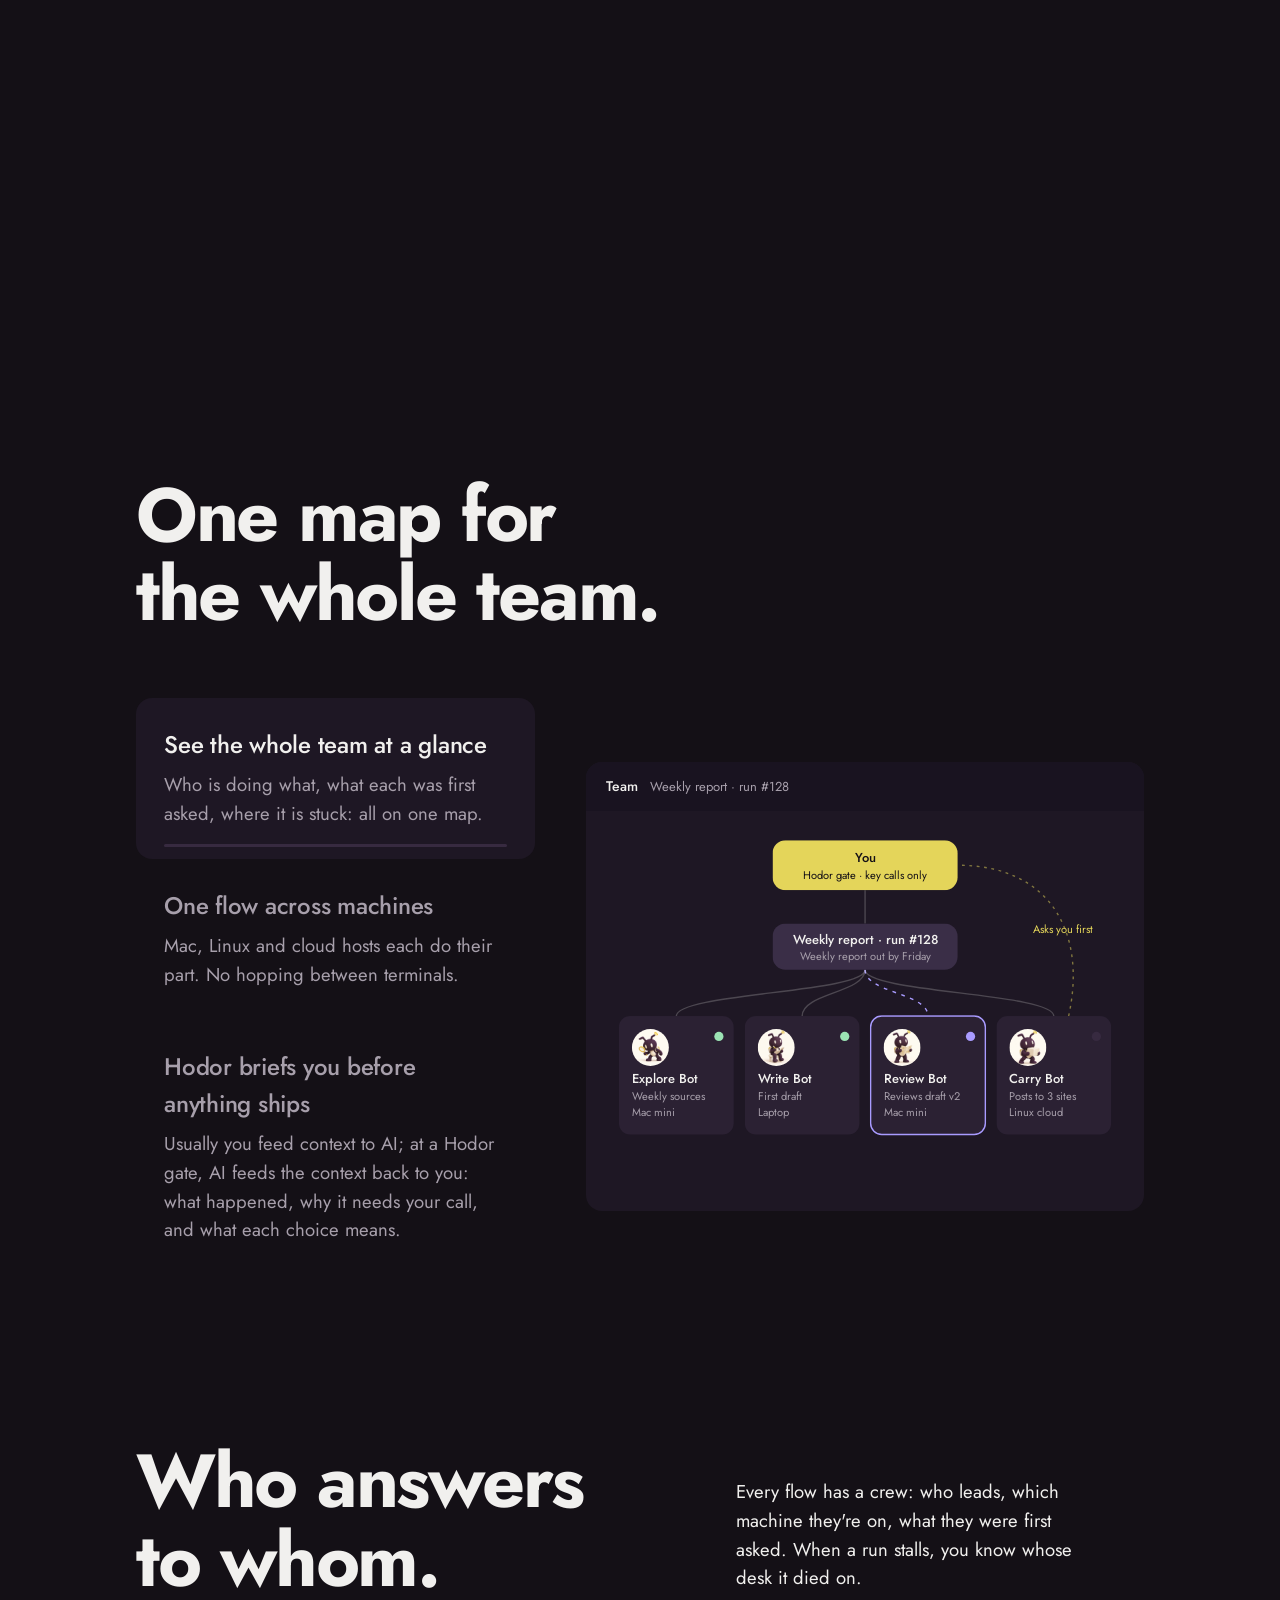
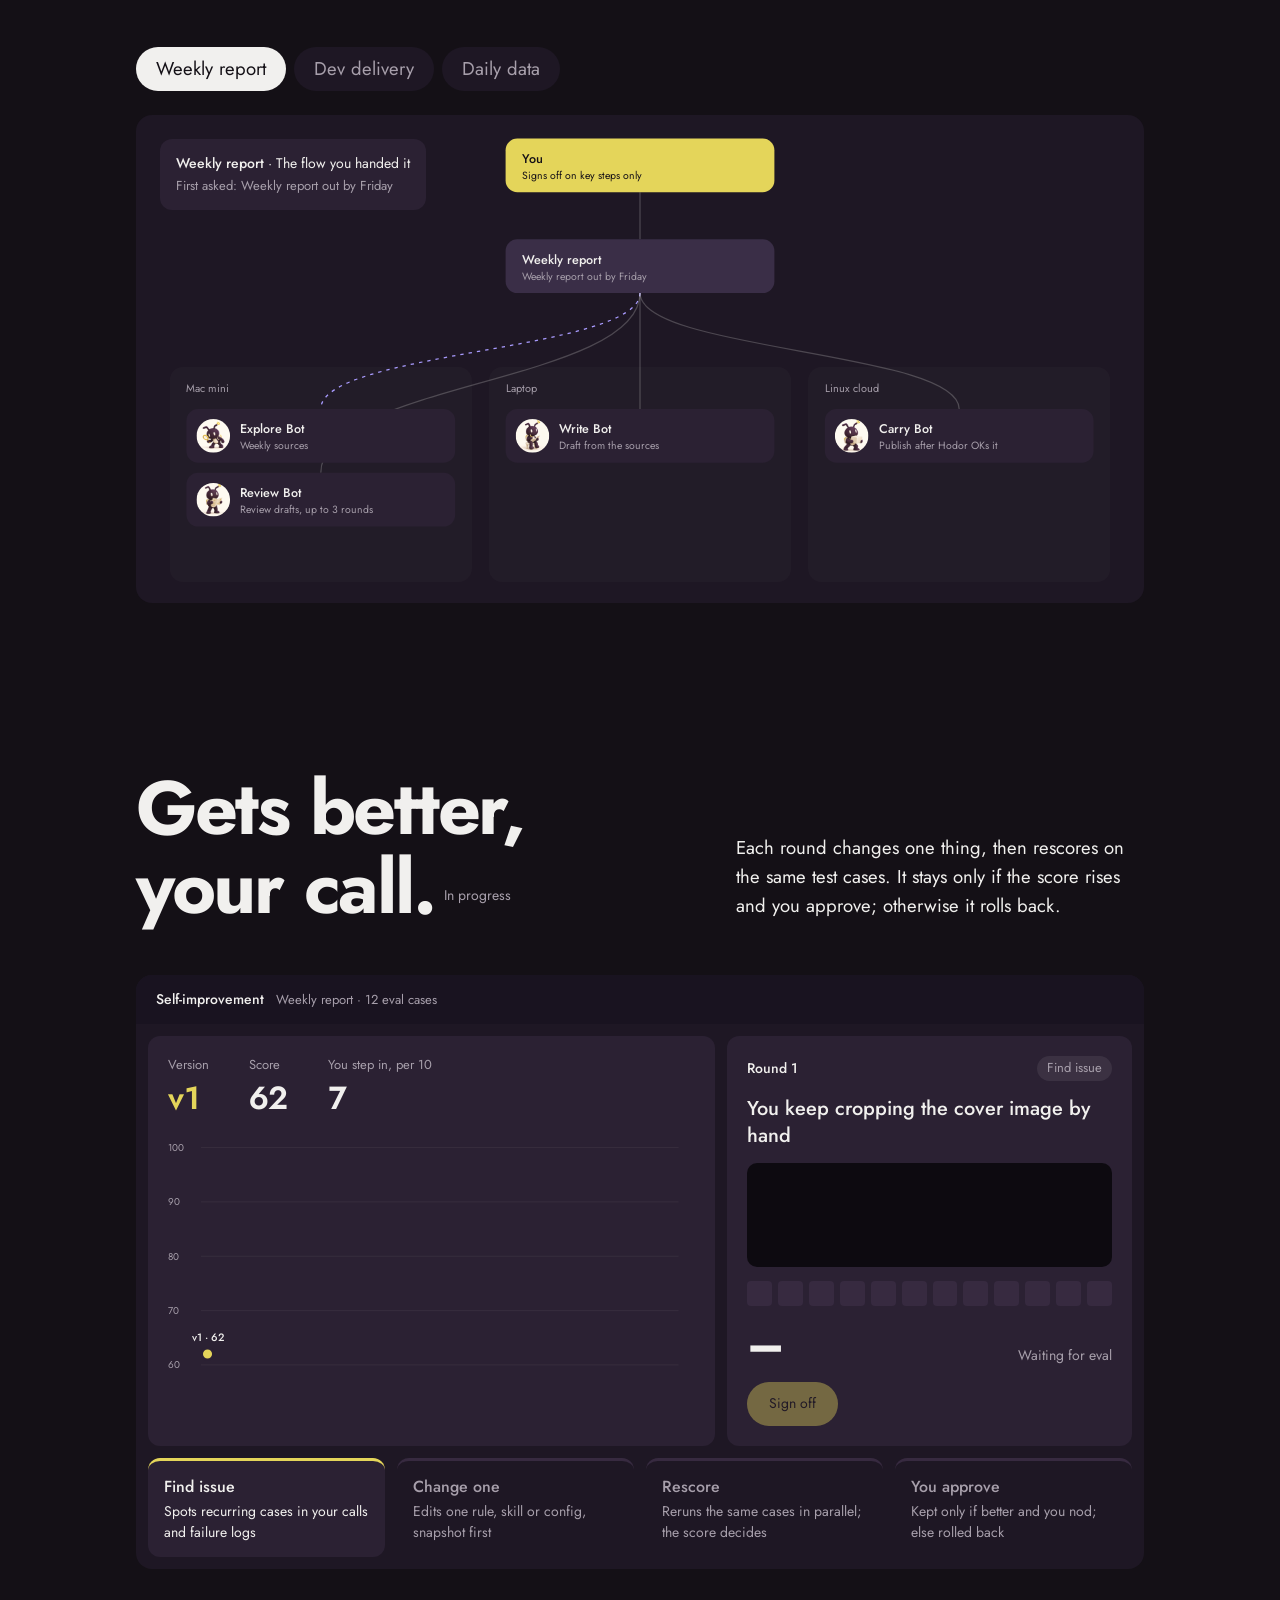
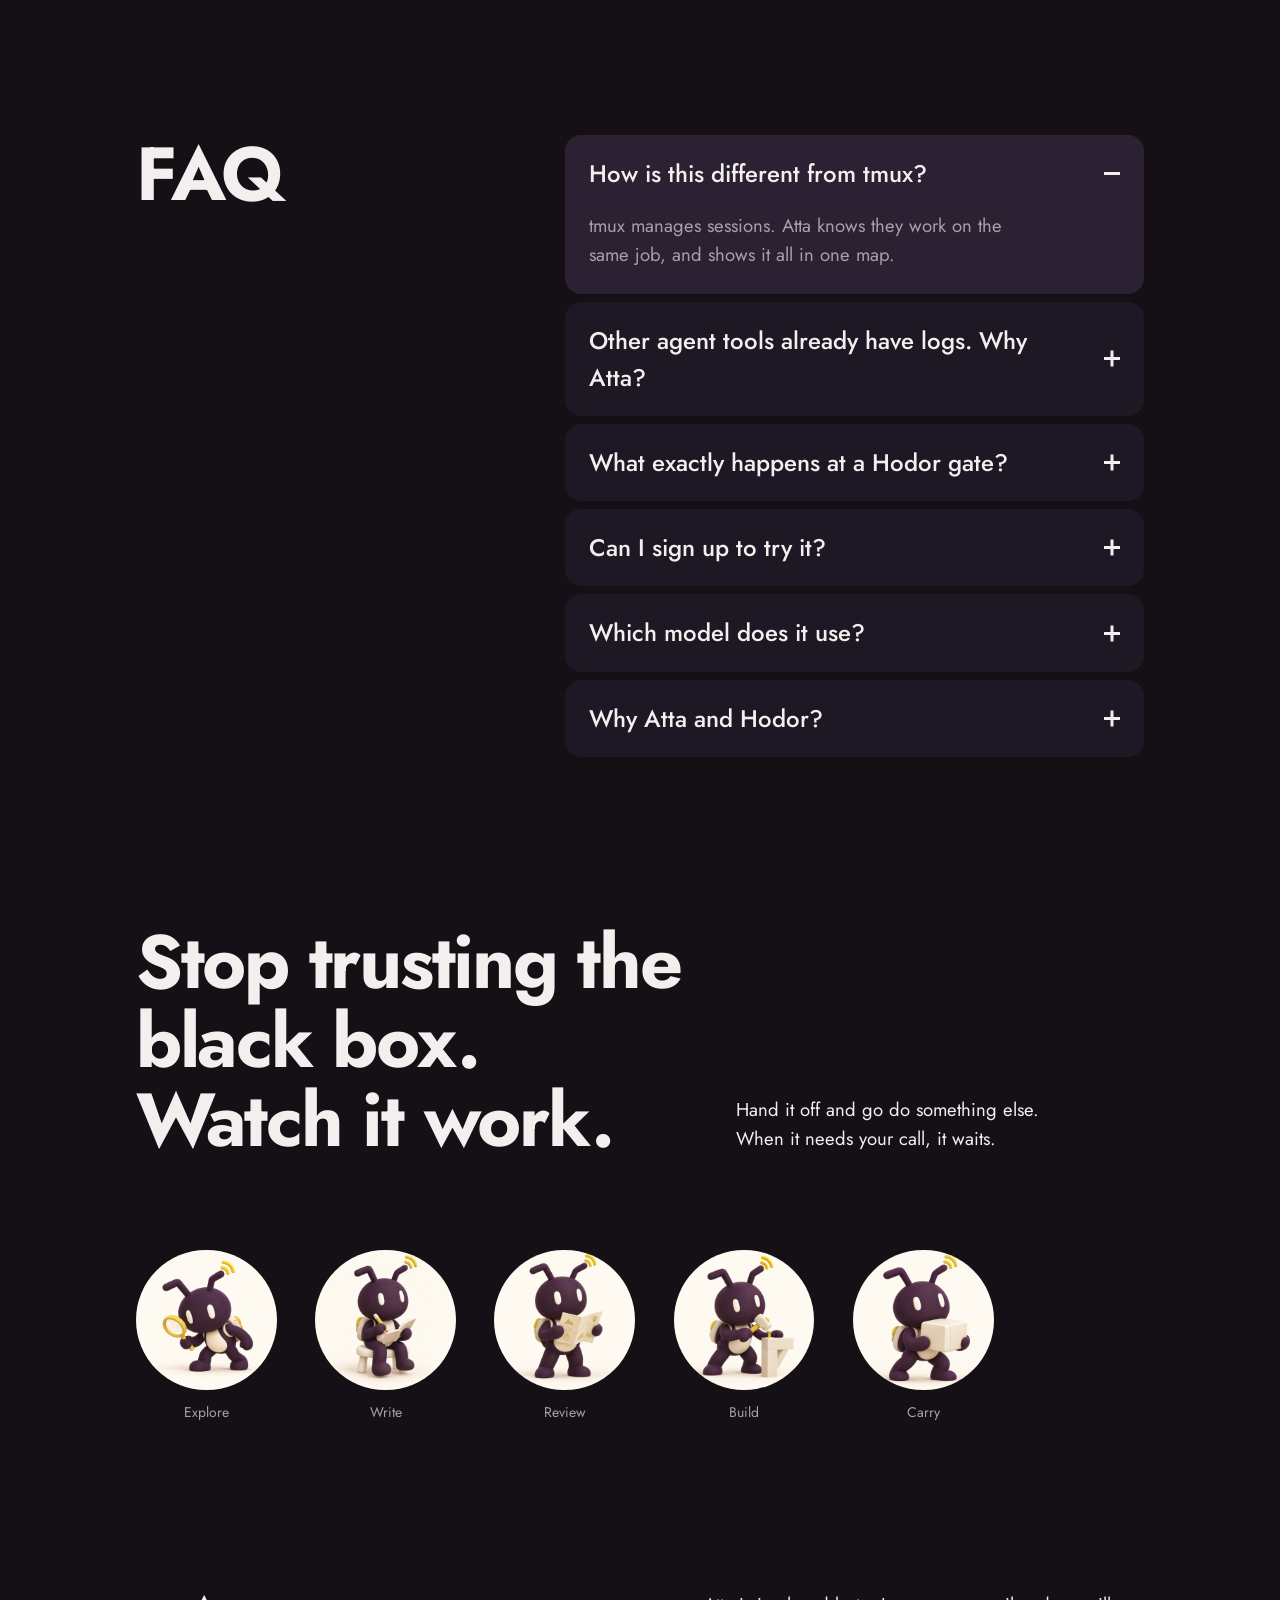
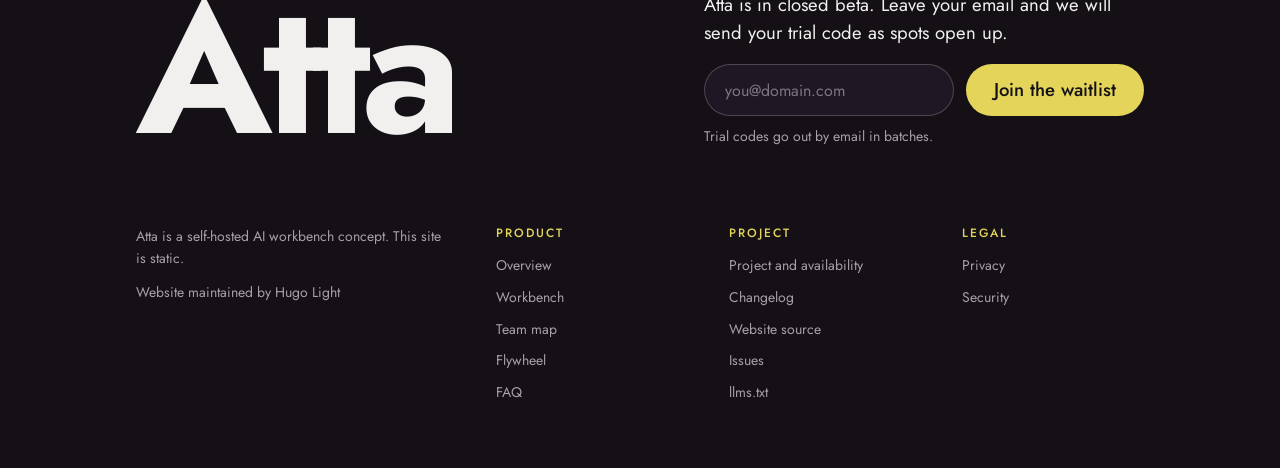
==== commit d6e53ee1: "fix(site): eliminate .say-a / .say-b bleed-through in #intro header" ====
--- a/index.html
+++ b/index.html
@@ -415,8 +415,8 @@
   .js [data-r].in{opacity:1;transform:none}
   /* signature: lines rise from behind their baseline */
   .lines .line{display:block;overflow:hidden;padding-bottom:.16em;margin-bottom:-.16em}
-  .lines .line>span{display:block;transition:transform .7s var(--ease-out)}
-  .js .lines .line>span{animation:line-in .9s var(--ease-out) backwards;animation-delay:calc(var(--i)*110ms + 150ms)}
+.lines .line>span{display:block;transition:transform .7s var(--ease-out),opacity .35s ease}
+.js .splash .lines .line>span{animation:line-in .9s var(--ease-out) backwards;animation-delay:calc(var(--i)*110ms + 150ms)}
   @keyframes line-in{from{transform:translateY(105%)}}
   .ticker-in{animation:tick 38s linear infinite}
   @keyframes tick{to{transform:translateX(calc(-100% / 6))}}
@@ -430,9 +430,9 @@
   .morph .say{display:grid}
   .morph .say>*{grid-area:1/1}
   .morph .say-a{display:block}
-  .morph .say-b .line>span{transform:translateY(105%)}
-  .morph.flip .say-a .line>span{transform:translateY(-105%)}
-  .morph.flip .say-b .line>span{transform:none}
+  .morph .say-b .line>span{transform:translateY(125%);opacity:0}
+  .morph.flip .say-a .line>span{transform:translateY(-125%);opacity:0}
+  .morph.flip .say-b .line>span{transform:none;opacity:1}
   .morph .terms{display:block;position:absolute;inset:0;z-index:2;pointer-events:none}
   .morph .wb{opacity:var(--wb,0)}
   .gn.pop .gn-ring{animation:pop .5s var(--ease-out)}
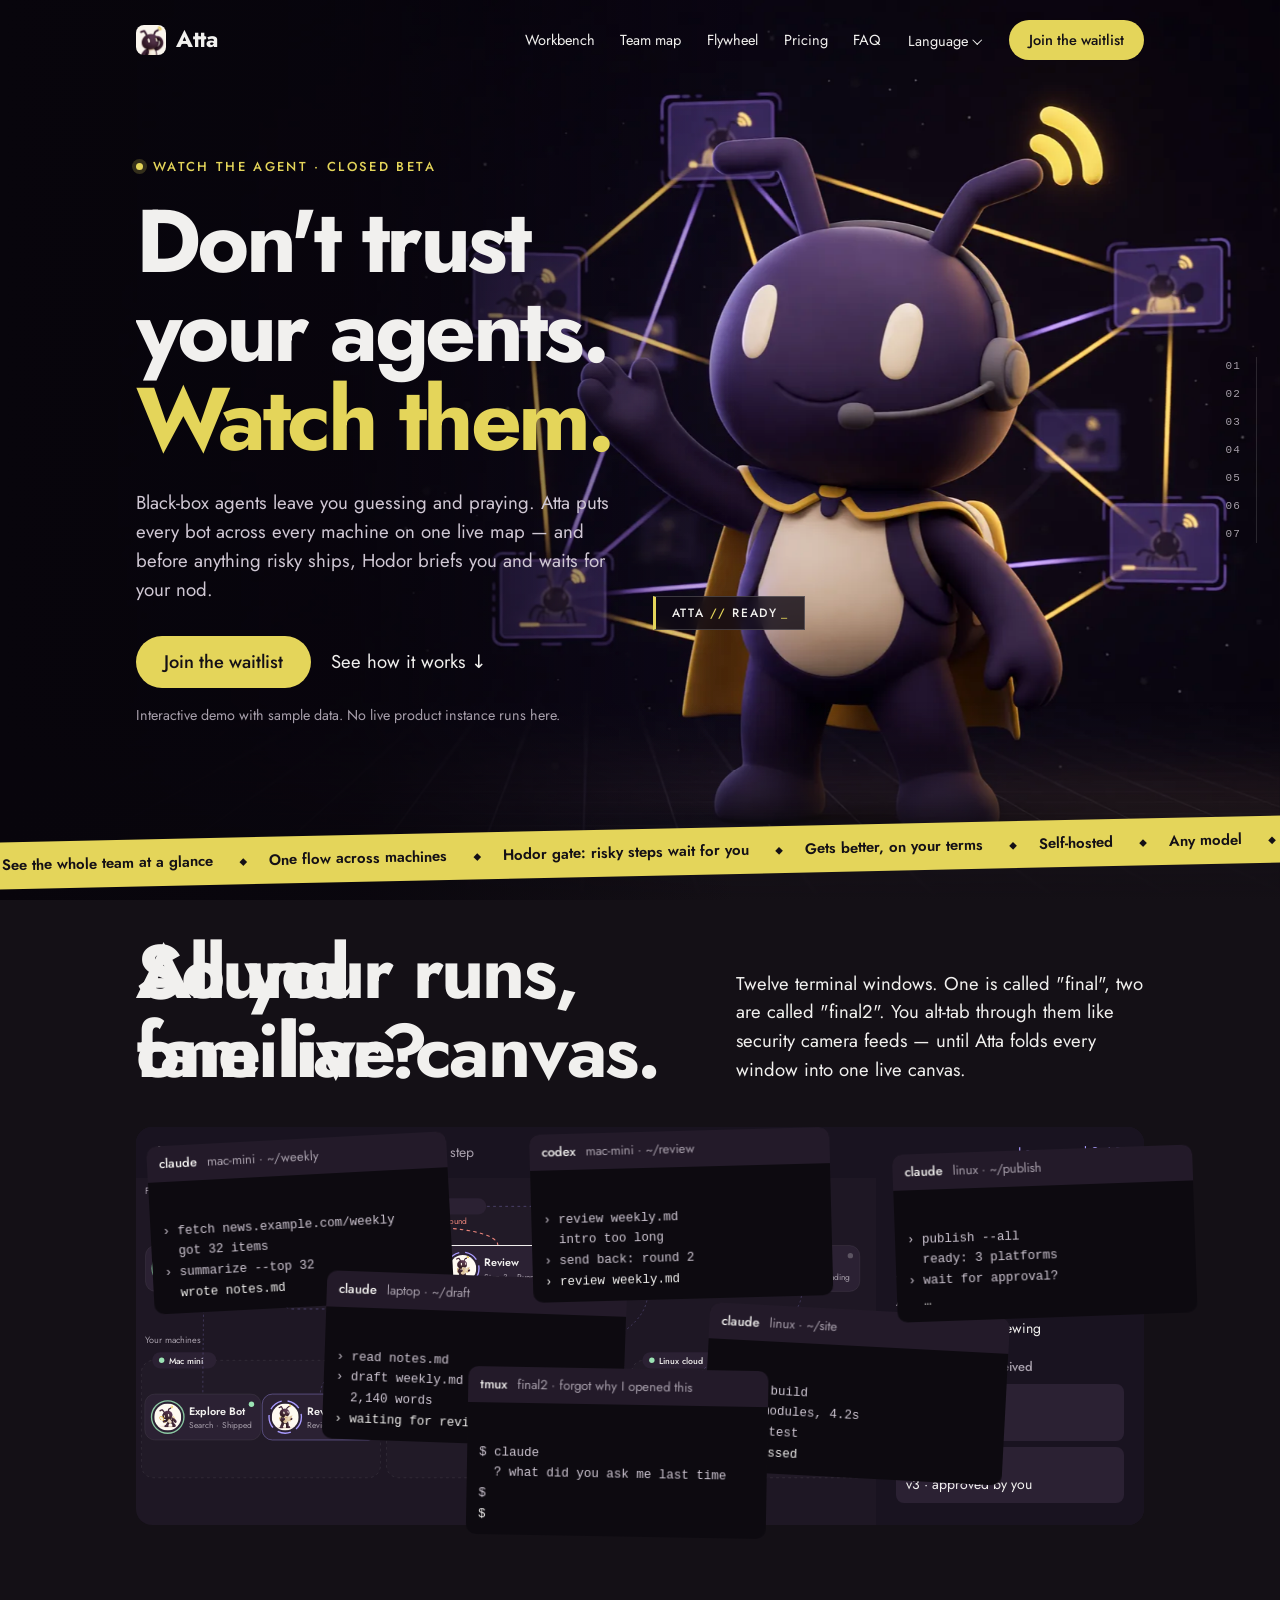
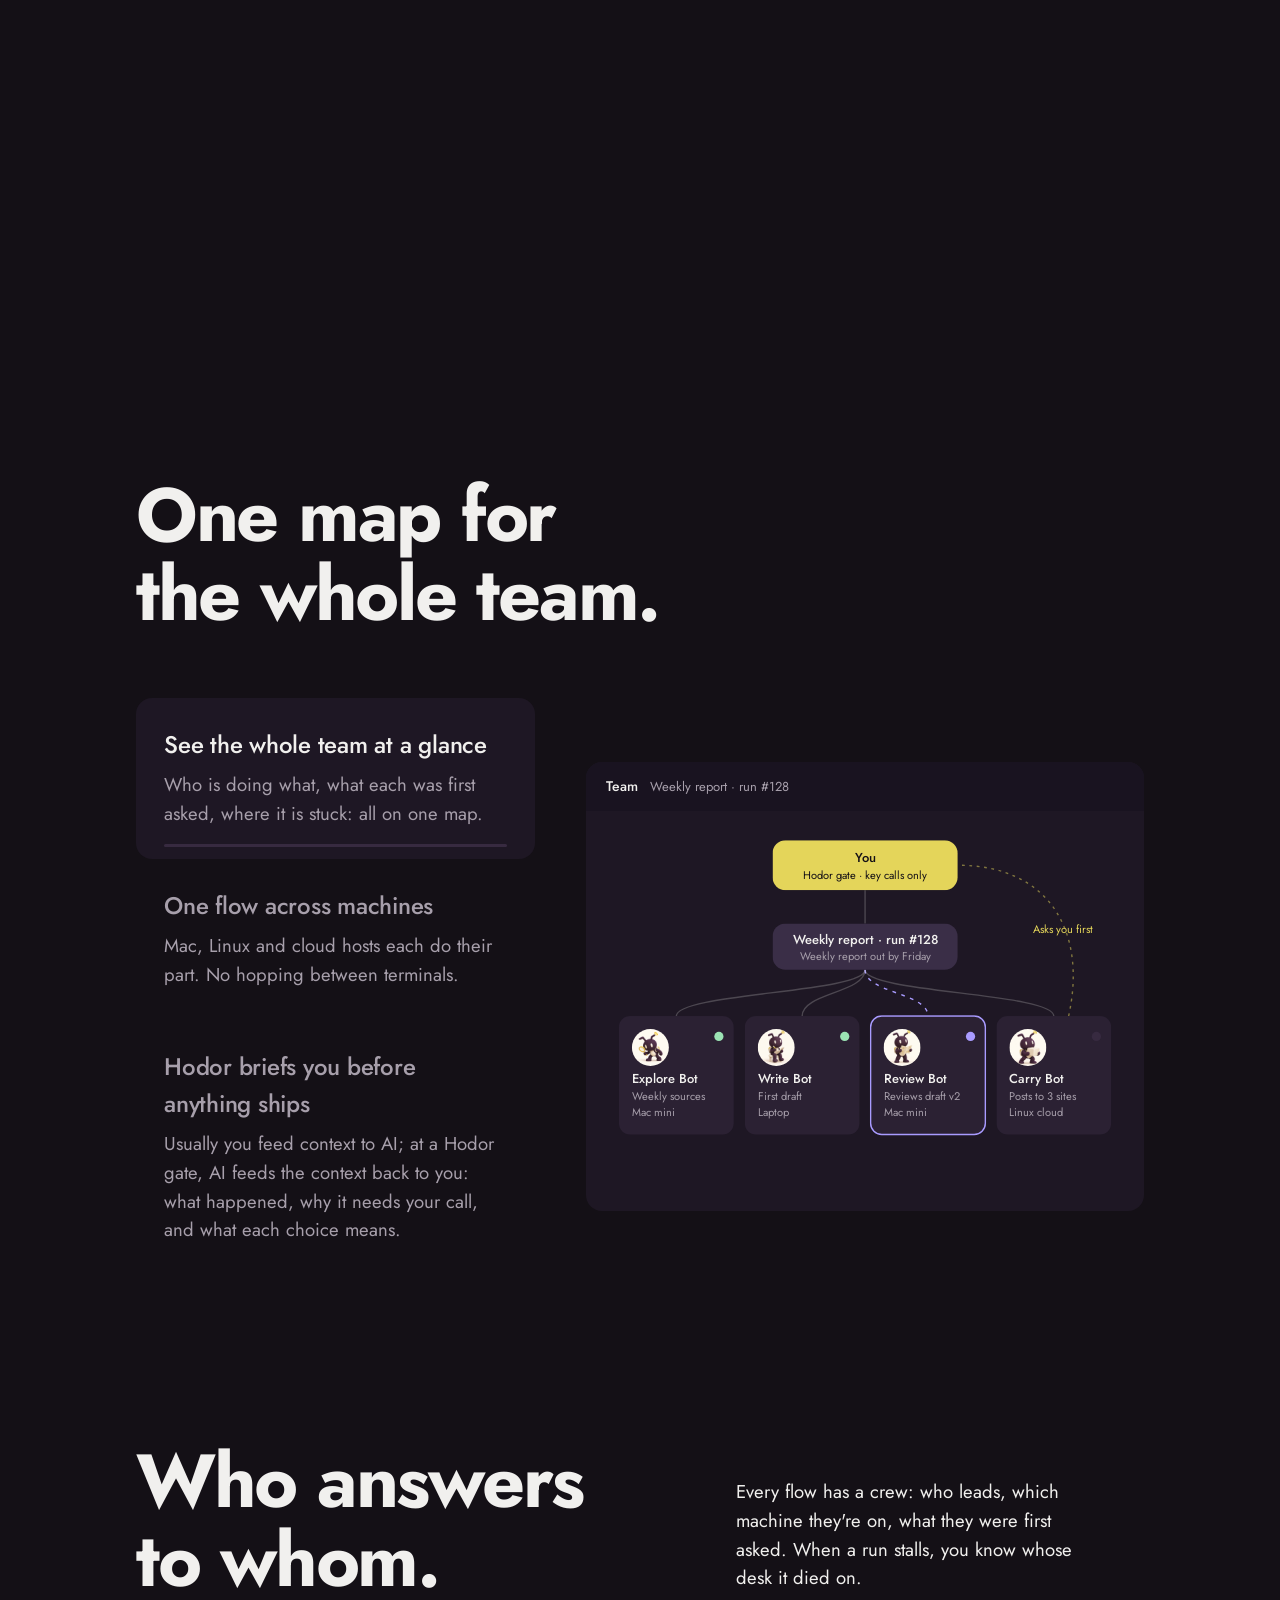
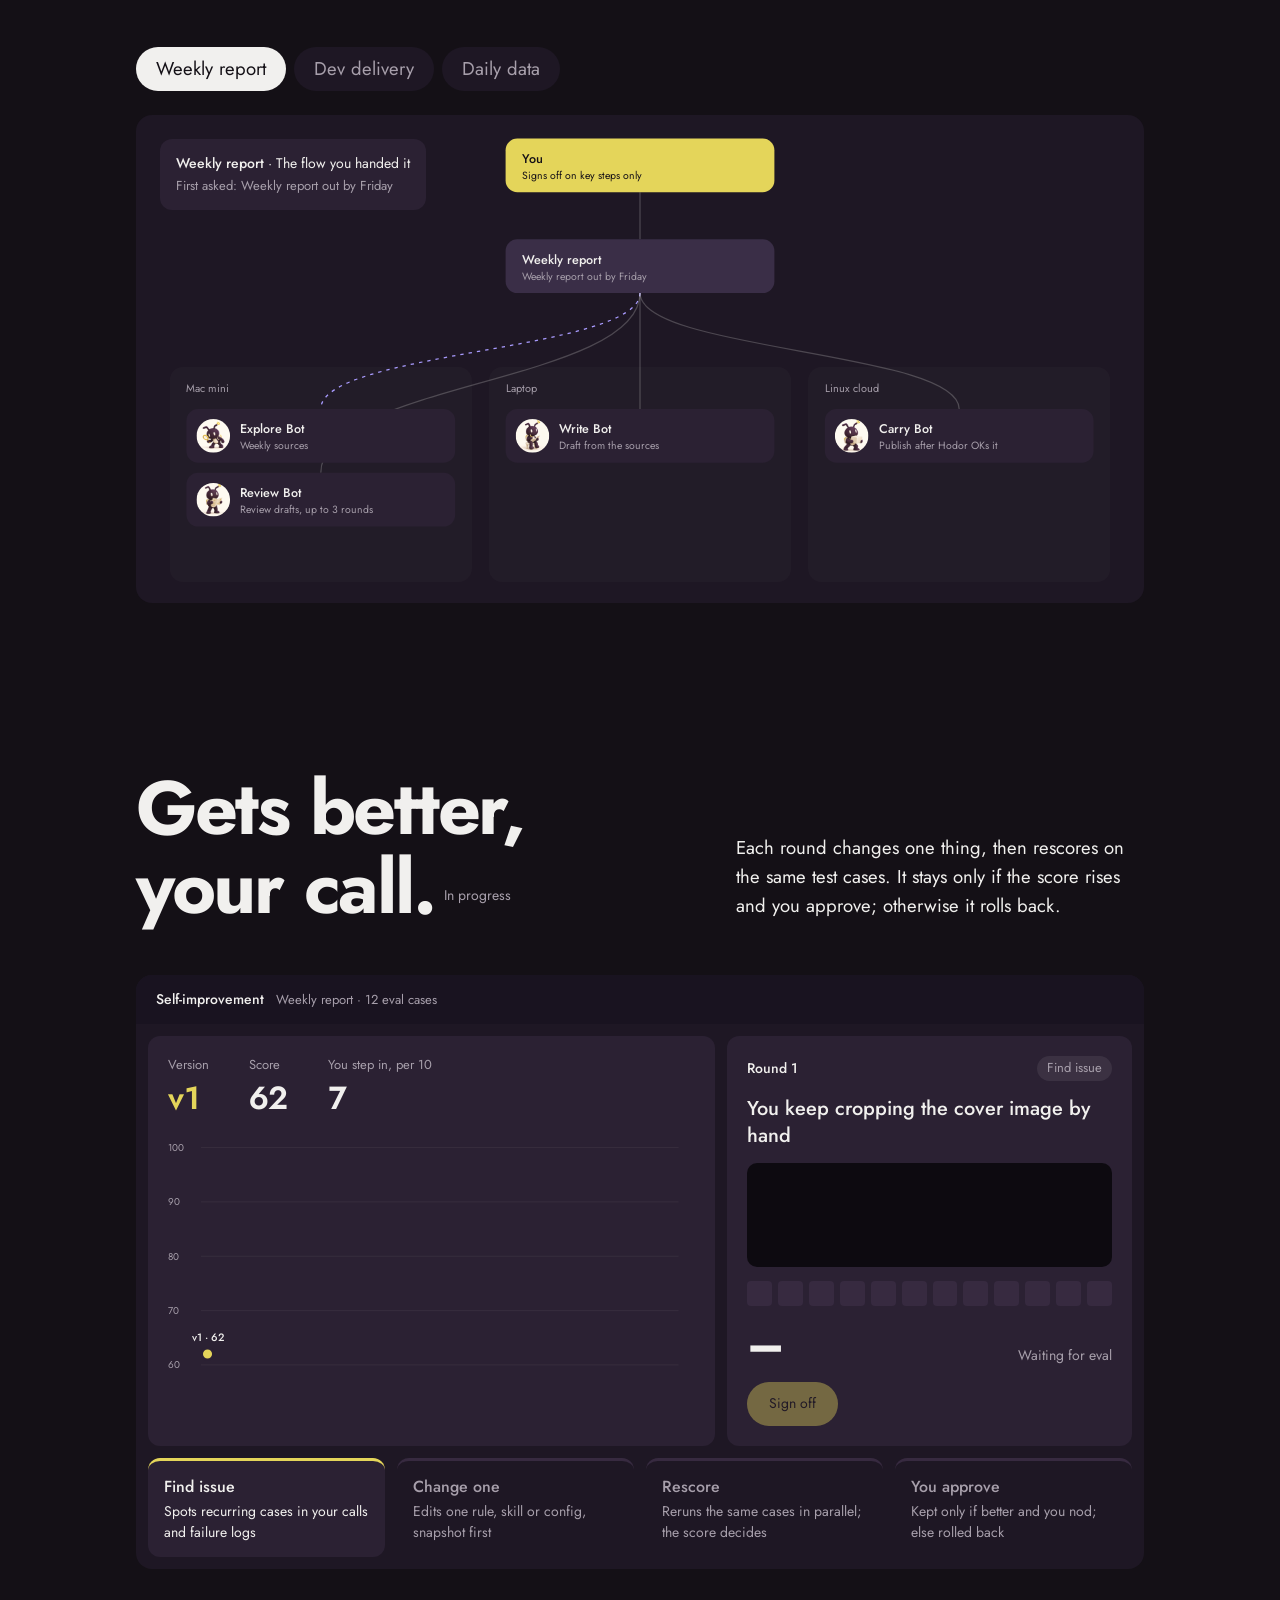
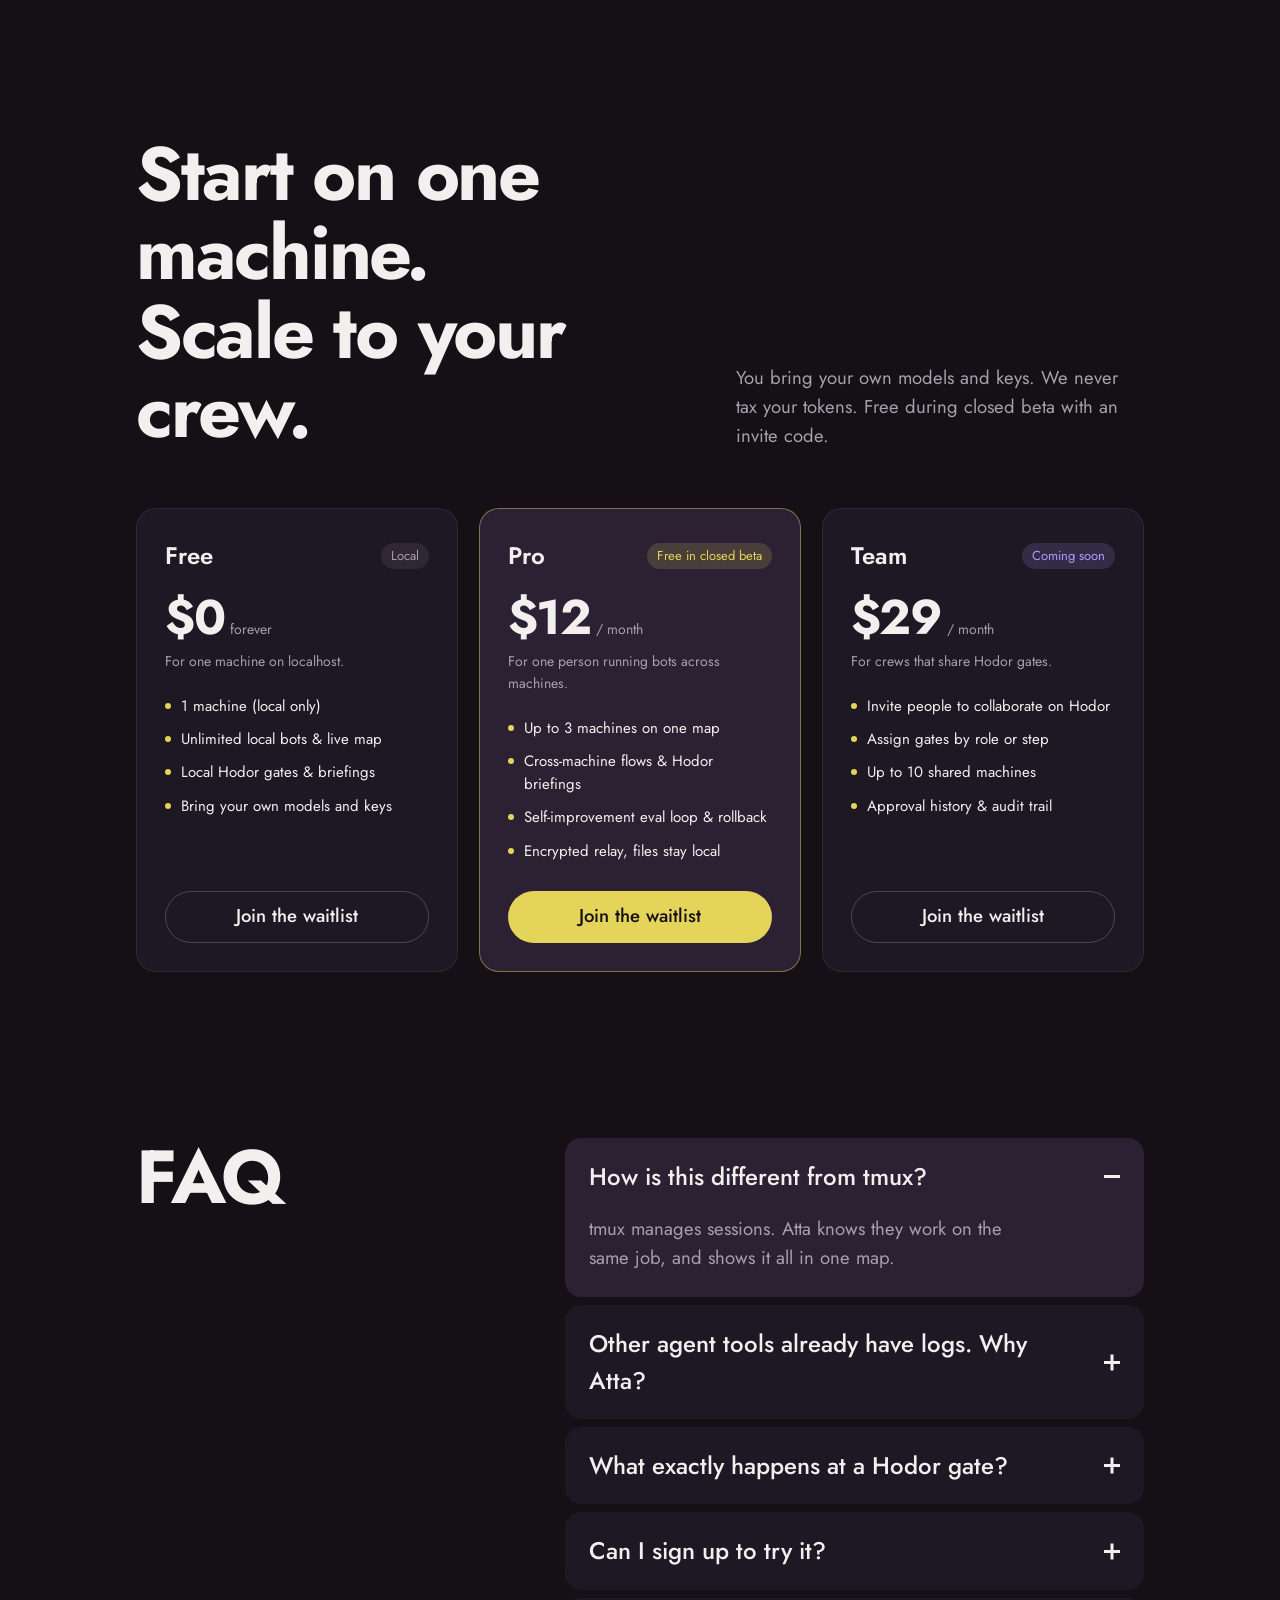
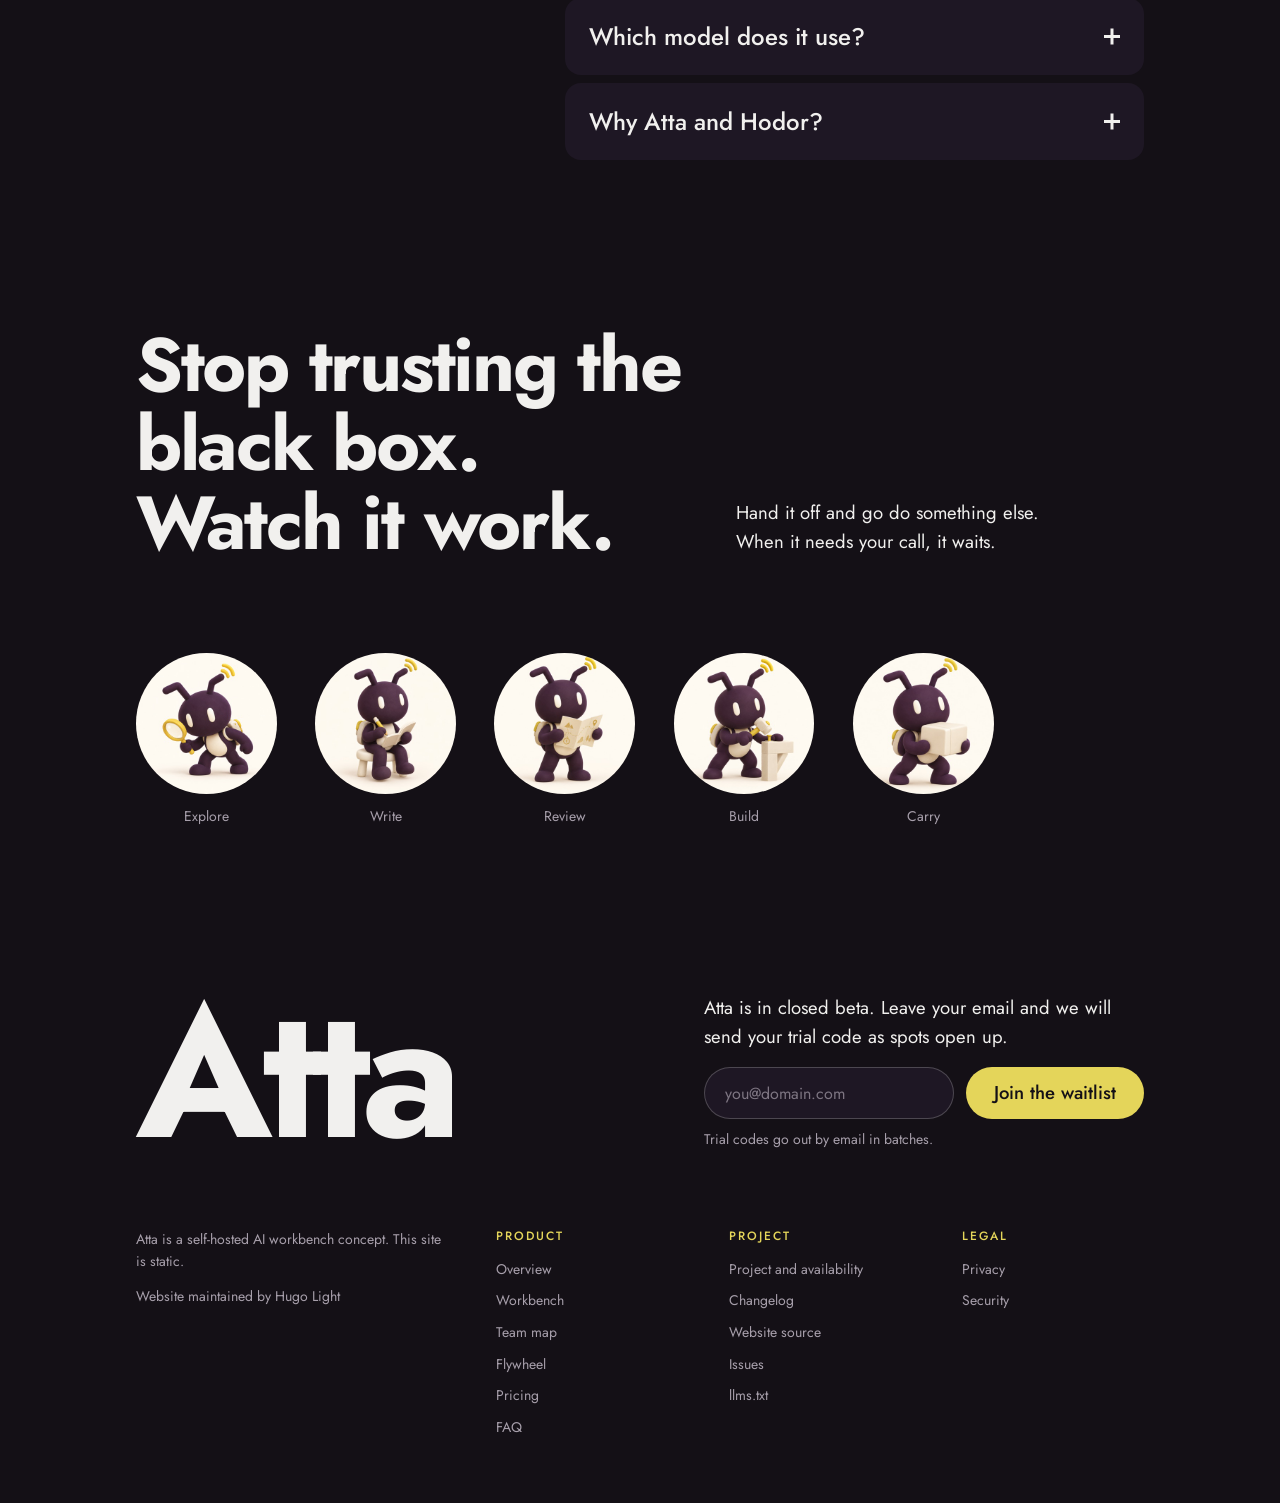
==== commit 5f735b75: "feat(site): add 3-tier Pricing section (Free / Pro / Team)" ====
--- a/index.html
+++ b/index.html
@@ -349,6 +349,26 @@
 .fsteps li b{display:block;font-size:16px;font-weight:500;margin-bottom:2px}
 .fsteps li.on{color:var(--ink);border-color:var(--lemon);background:var(--s2)}
 
+.pricing{padding-top:var(--sec)}
+.pr-head{align-items:end;margin-bottom:clamp(40px,4.5vw,64px)}
+.pr-head h2{grid-column:1/8}
+.pr-head p{grid-column:8/13;color:var(--soft);max-width:26em}
+.pgrid{display:grid;grid-template-columns:repeat(3,minmax(0,1fr));gap:var(--gut)}
+.pcard{display:flex;flex-direction:column;padding:28px;border-radius:20px;background:var(--s1);border:1px solid rgba(241,240,238,.08)}
+.pcard.hi{background:var(--s2);border-color:rgba(228,213,90,.45)}
+.ptop{display:flex;align-items:center;justify-content:space-between;gap:12px}
+.ptop h3{font-size:var(--s-head);font-weight:600}
+.pprice{margin-top:18px;display:flex;align-items:baseline;gap:6px}
+.pprice b{font-size:clamp(2.25rem,1.6rem + 1.8vw,3.25rem);font-weight:700;letter-spacing:-.03em;line-height:1}
+.pprice span{color:var(--soft);font-size:var(--s-small)}
+.pdesc{margin-top:10px;color:var(--soft);font-size:var(--s-small)}
+.plist{list-style:none;padding:0;margin:22px 0 28px;display:grid;gap:10px;font-size:15px}
+.plist li{display:flex;align-items:baseline;gap:10px}
+.plist li::before{content:"";flex:none;width:6px;height:6px;border-radius:50%;background:var(--lemon);transform:translateY(-2px)}
+.pcard .btn,.pcard .pbtn{margin-top:auto;justify-content:center;width:100%}
+.pbtn{display:inline-flex;align-items:center;height:52px;padding:0 28px;border-radius:999px;border:1px solid rgba(241,240,238,.22);color:var(--ink);font-weight:500;text-decoration:none;transition:border-color 180ms ease,background-color 180ms ease}
+@media (hover:hover){.pbtn:hover{border-color:var(--ink);background:rgba(241,240,238,.06)}}
+
 /* faq */
 .faq{padding-top:var(--sec);align-items:start}
 .faq h2{grid-column:1/5;position:sticky;top:48px}
@@ -495,6 +515,9 @@
   .faq h2,.faq-list{grid-column:1/-1}
   .faq h2{position:static}
   .faq-list{margin-top:32px}
+  .pr-head h2,.pr-head p{grid-column:1/-1}
+  .pr-head p{margin-top:16px}
+  .pgrid{grid-template-columns:1fr}
   .crew{display:grid;grid-template-columns:repeat(5,1fr);gap:8px}
   .crew img{width:100%;height:auto;aspect-ratio:1}
   .fgrid{grid-template-columns:1fr 1fr}
@@ -521,6 +544,7 @@
         <li><a class="tlink" href="#core">Workbench</a></li>
         <li><a class="tlink" href="#topo">Team map</a></li>
         <li><a class="tlink" href="#fly">Flywheel</a></li>
+        <li><a class="tlink" href="#pricing">Pricing</a></li>
         <li><a class="tlink" href="#faq">FAQ</a></li>
       </ul>
       <details class="lang-dd"><summary class="lang-btn tlink">Language</summary><div class="lang-menu"><a class="lang-opt on" href="./" lang="en" aria-current="page">English</a><a class="lang lang-opt" href="zh/" data-alt="zh/" hreflang="zh-Hans" lang="zh-Hans" aria-label="Switch to Chinese">中文</a></div></details>
@@ -546,8 +570,9 @@
     <li><a class="rail-link" href="#core"><span class="rail-n">02</span><span class="rail-lbl">Workbench</span></a></li>
     <li><a class="rail-link" href="#topo"><span class="rail-n">03</span><span class="rail-lbl">Team map</span></a></li>
     <li><a class="rail-link" href="#fly"><span class="rail-n">04</span><span class="rail-lbl">Flywheel</span></a></li>
-    <li><a class="rail-link" href="#faq"><span class="rail-n">05</span><span class="rail-lbl">FAQ</span></a></li>
-    <li><a class="rail-link" href="#enter"><span class="rail-n">06</span><span class="rail-lbl">Waitlist</span></a></li>
+    <li><a class="rail-link" href="#pricing"><span class="rail-n">05</span><span class="rail-lbl">Pricing</span></a></li>
+    <li><a class="rail-link" href="#faq"><span class="rail-n">06</span><span class="rail-lbl">FAQ</span></a></li>
+    <li><a class="rail-link" href="#enter"><span class="rail-n">07</span><span class="rail-lbl">Waitlist</span></a></li>
   </ol>
 </nav>
 
@@ -706,6 +731,51 @@
   </div>
 </section>
 
+<section class="pricing wrap" id="pricing" aria-labelledby="pr-h">
+  <div class="grid pr-head">
+    <h2 id="pr-h" data-r>Start on one machine.<br>Scale to your crew.</h2>
+    <p data-r style="--i:1">You bring your own models and keys. We never tax your tokens. Free during closed beta with an invite code.</p>
+  </div>
+  <div class="pgrid" data-ui>
+    <article class="pcard" data-r style="--i:1">
+      <div class="ptop"><h3>Free</h3><span class="chip idle">Local</span></div>
+      <div class="pprice"><b>$0</b><span>forever</span></div>
+      <p class="pdesc">For one machine on localhost.</p>
+      <ul class="plist">
+        <li>1 machine (local only)</li>
+        <li>Unlimited local bots &amp; live map</li>
+        <li>Local Hodor gates &amp; briefings</li>
+        <li>Bring your own models and keys</li>
+      </ul>
+      <a class="pbtn" href="#enter">Join the waitlist</a>
+    </article>
+    <article class="pcard hi" data-r style="--i:2">
+      <div class="ptop"><h3>Pro</h3><span class="chip wait">Free in closed beta</span></div>
+      <div class="pprice"><b>$12</b><span>/ month</span></div>
+      <p class="pdesc">For one person running bots across machines.</p>
+      <ul class="plist">
+        <li>Up to 3 machines on one map</li>
+        <li>Cross-machine flows &amp; Hodor briefings</li>
+        <li>Self-improvement eval loop &amp; rollback</li>
+        <li>Encrypted relay, files stay local</li>
+      </ul>
+      <a class="btn" href="#enter">Join the waitlist</a>
+    </article>
+    <article class="pcard" data-r style="--i:3">
+      <div class="ptop"><h3>Team</h3><span class="chip run">Coming soon</span></div>
+      <div class="pprice"><b>$29</b><span>/ month</span></div>
+      <p class="pdesc">For crews that share Hodor gates.</p>
+      <ul class="plist">
+        <li>Invite people to collaborate on Hodor</li>
+        <li>Assign gates by role or step</li>
+        <li>Up to 10 shared machines</li>
+        <li>Approval history &amp; audit trail</li>
+      </ul>
+      <a class="pbtn" href="#enter">Join the waitlist</a>
+    </article>
+  </div>
+</section>
+
 <section class="faq wrap grid" id="faq" aria-labelledby="faq-h">
   <h2 id="faq-h" data-r>FAQ</h2>
   <div class="faq-list">
@@ -761,6 +831,7 @@
         <li><a class="tlink" href="#core">Workbench</a></li>
         <li><a class="tlink" href="#topo">Team map</a></li>
         <li><a class="tlink" href="#fly">Flywheel</a></li>
+        <li><a class="tlink" href="#pricing">Pricing</a></li>
         <li><a class="tlink" href="#faq">FAQ</a></li>
       </ul>
     </nav>
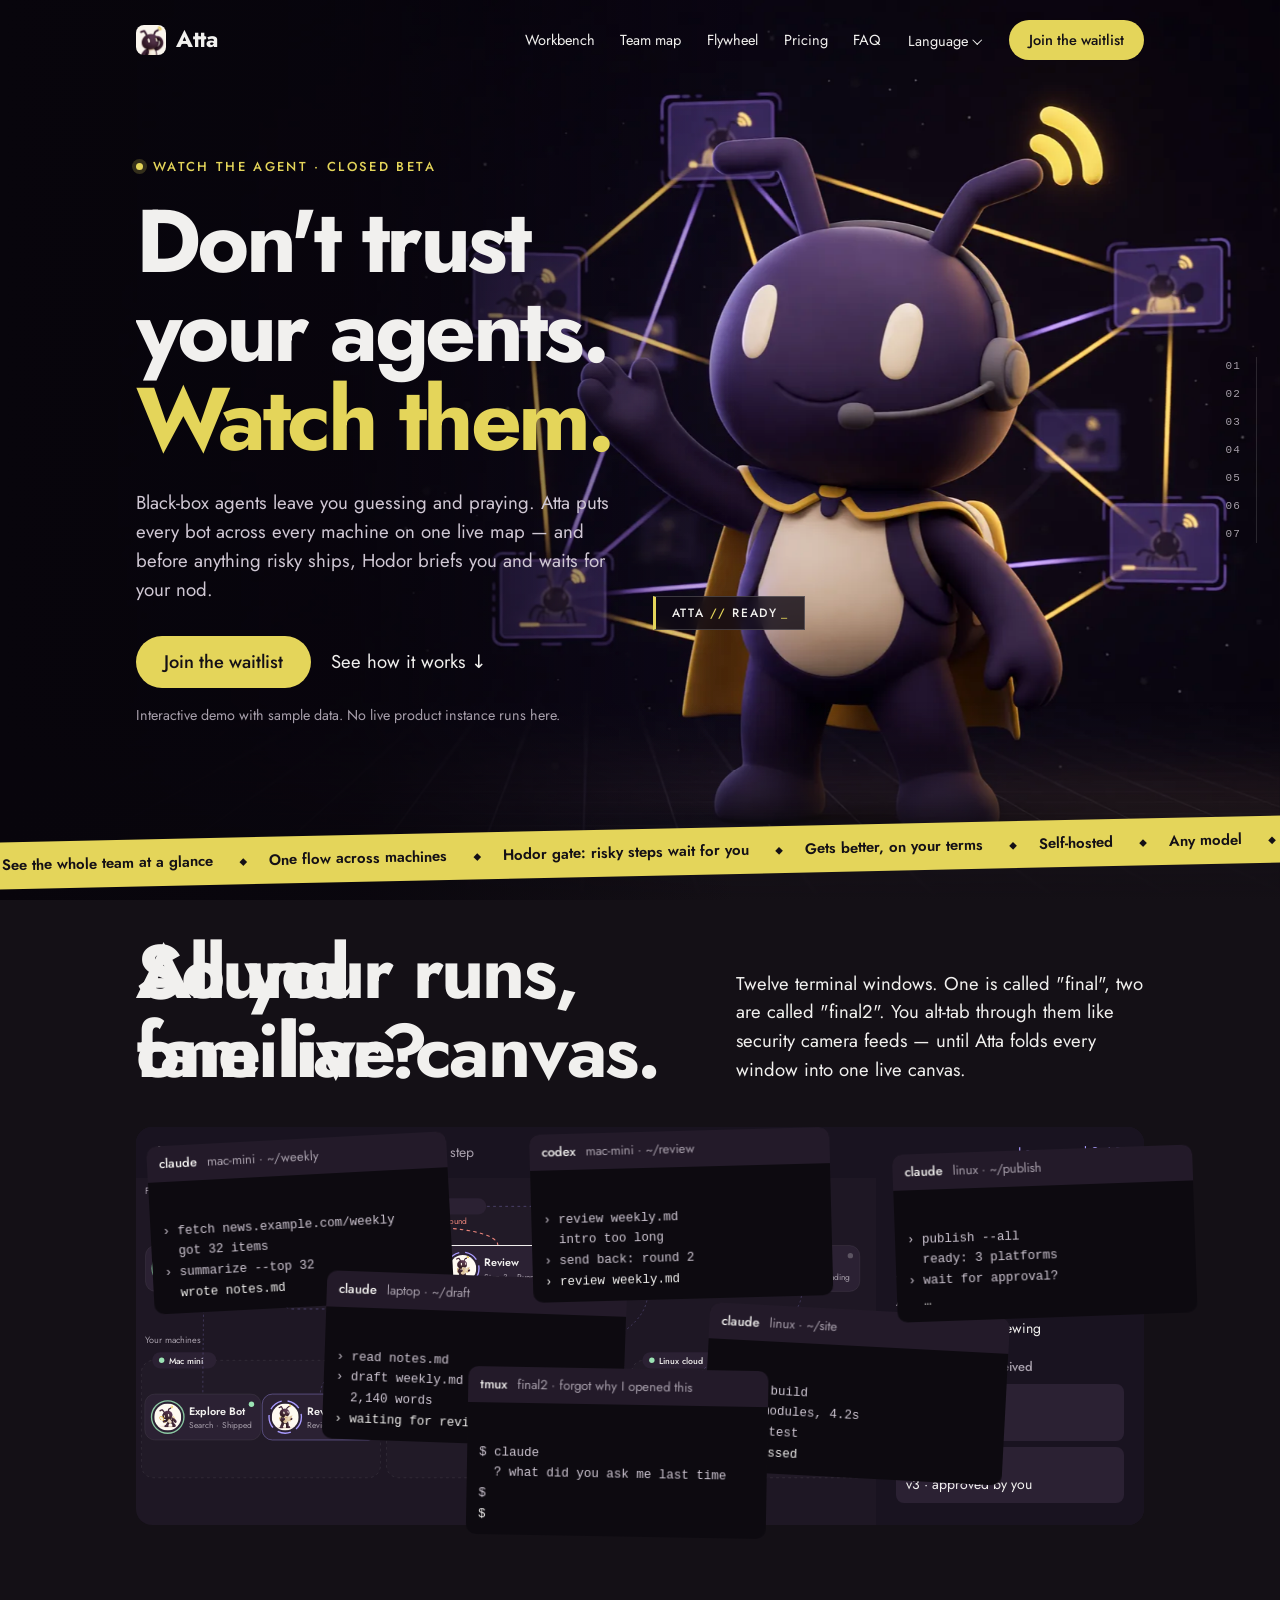
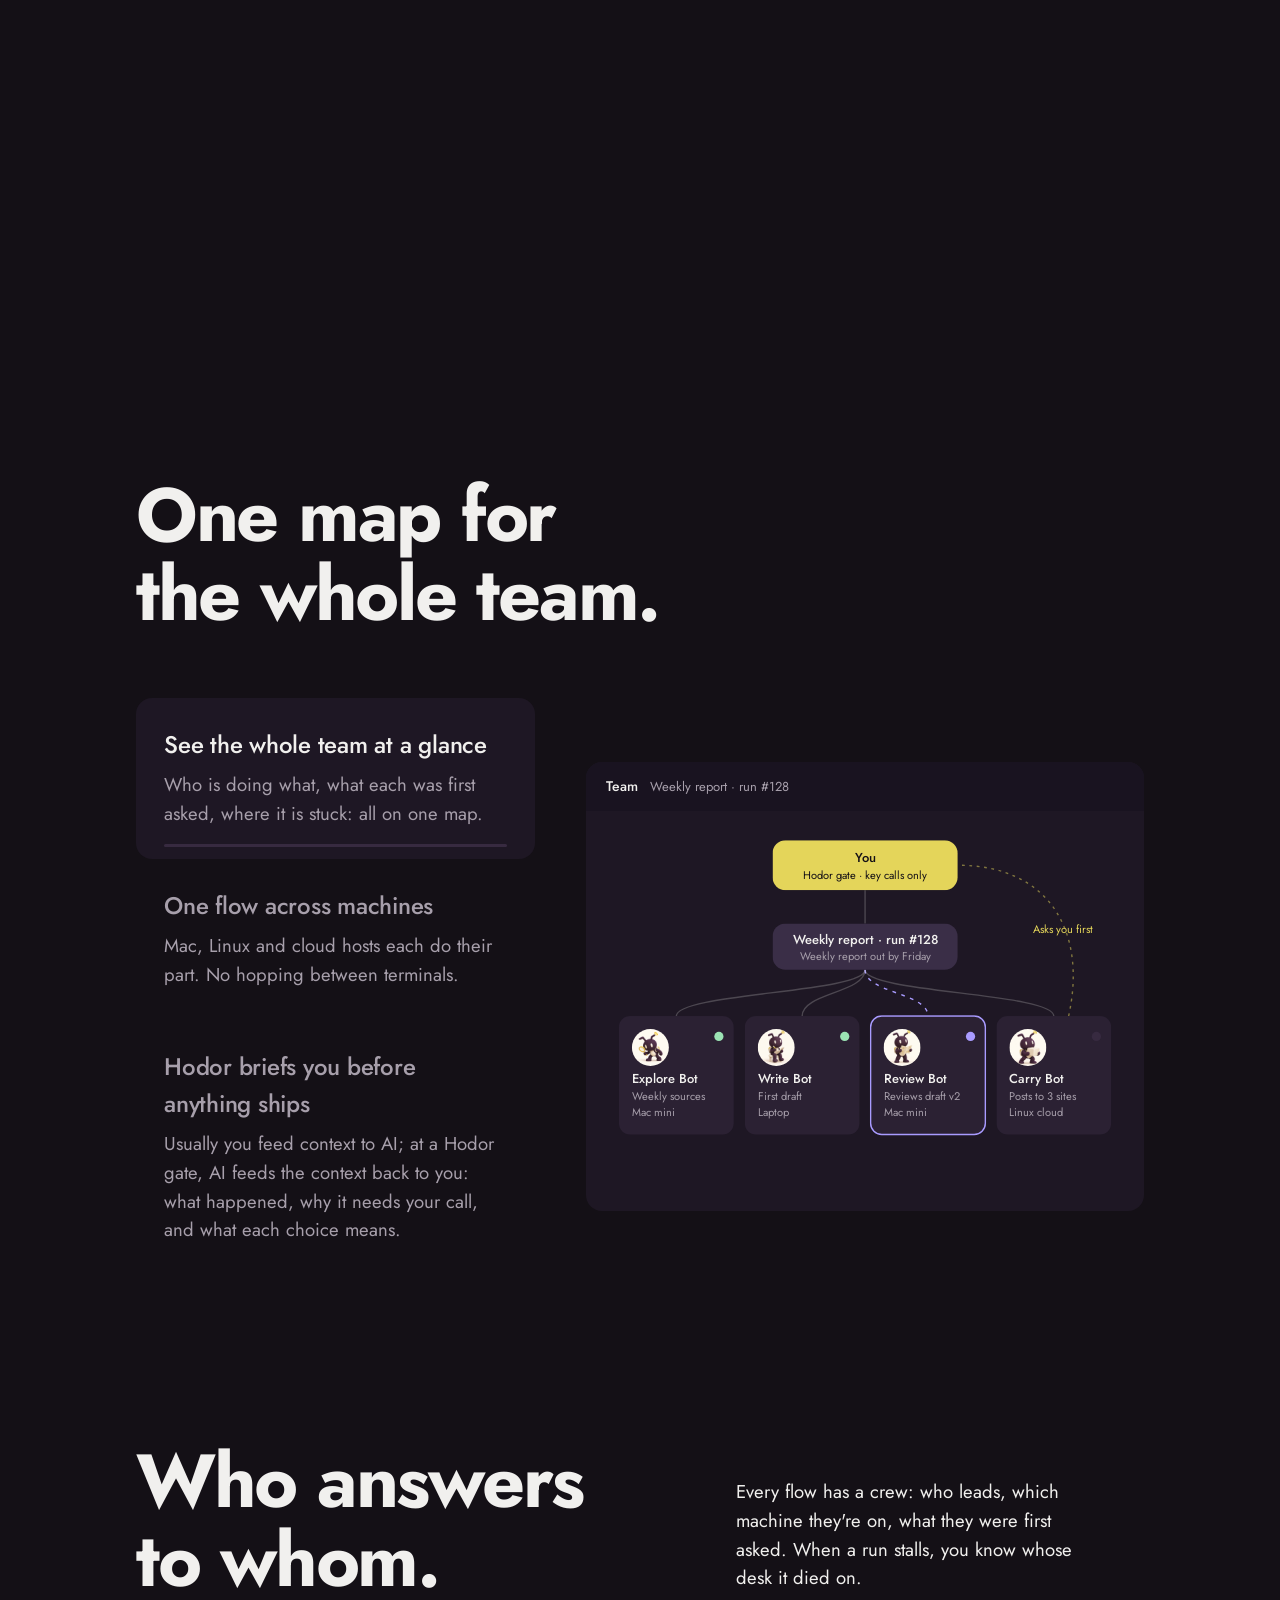
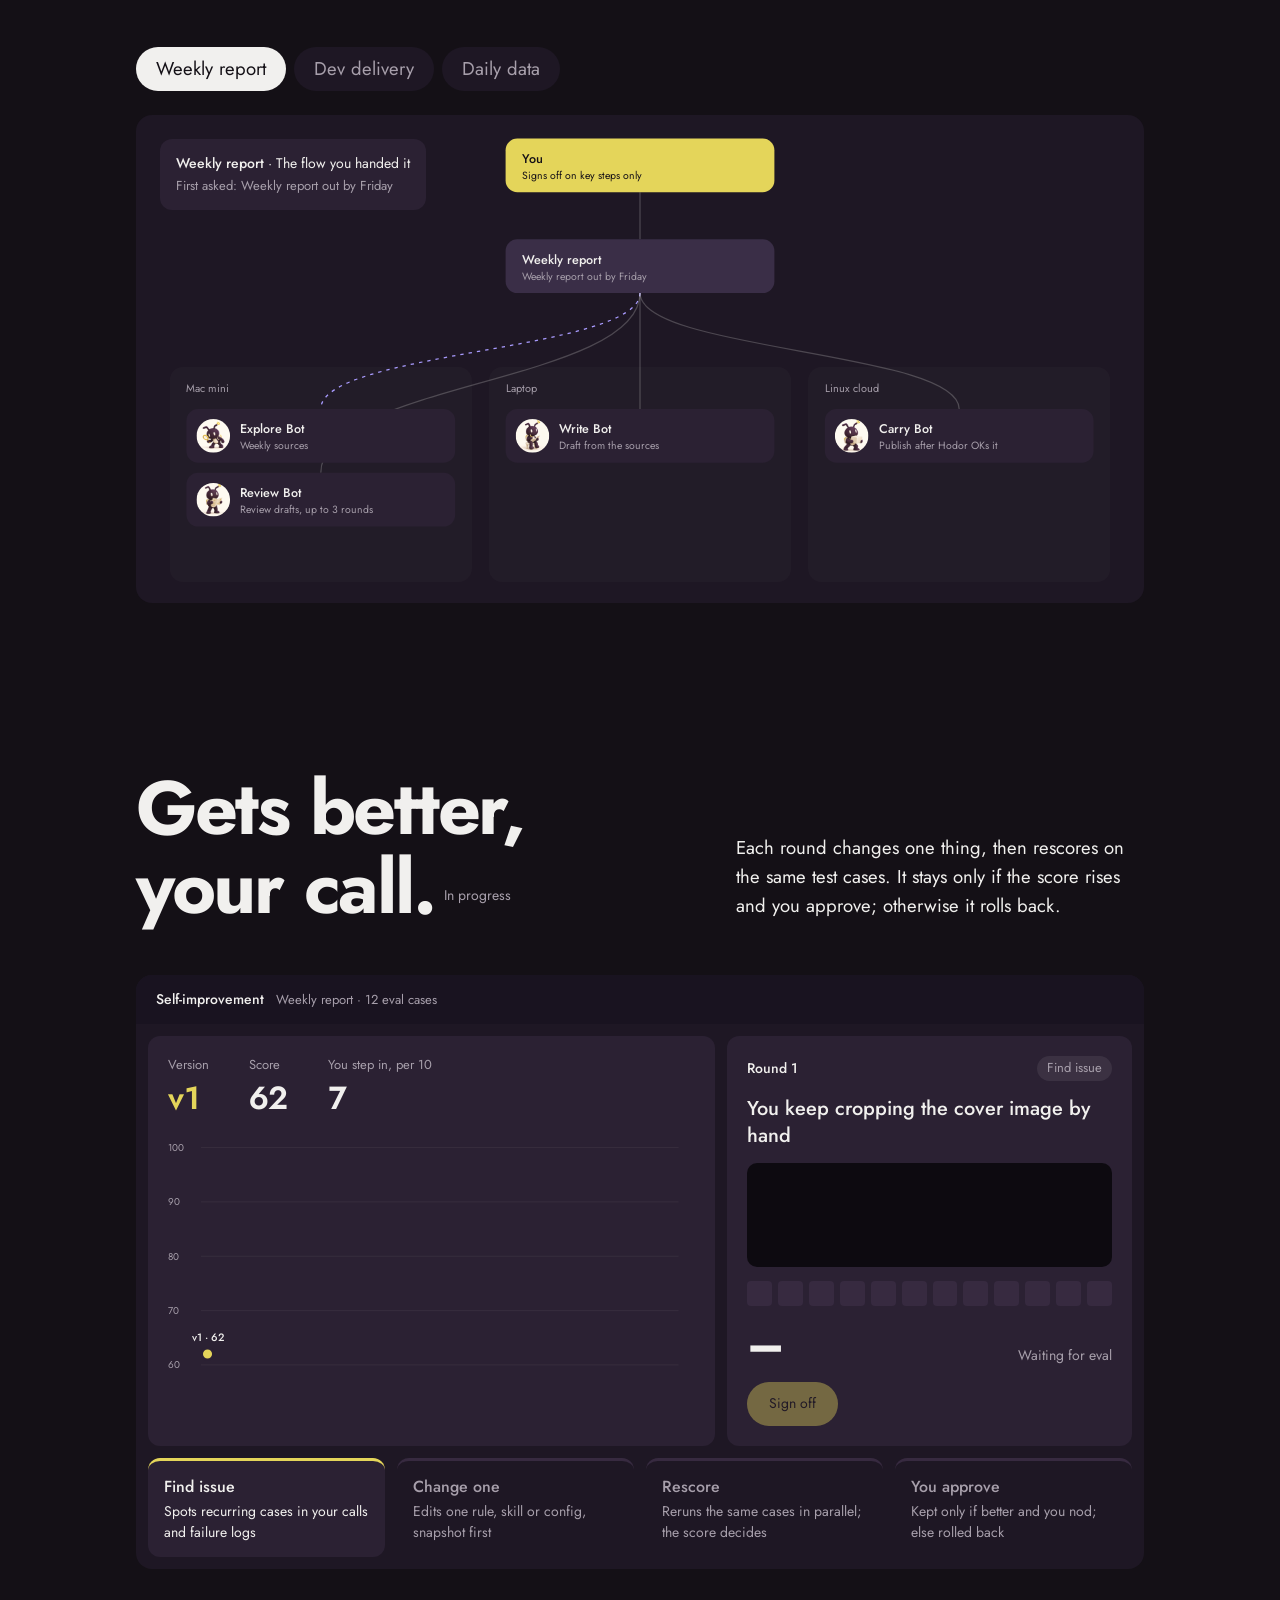
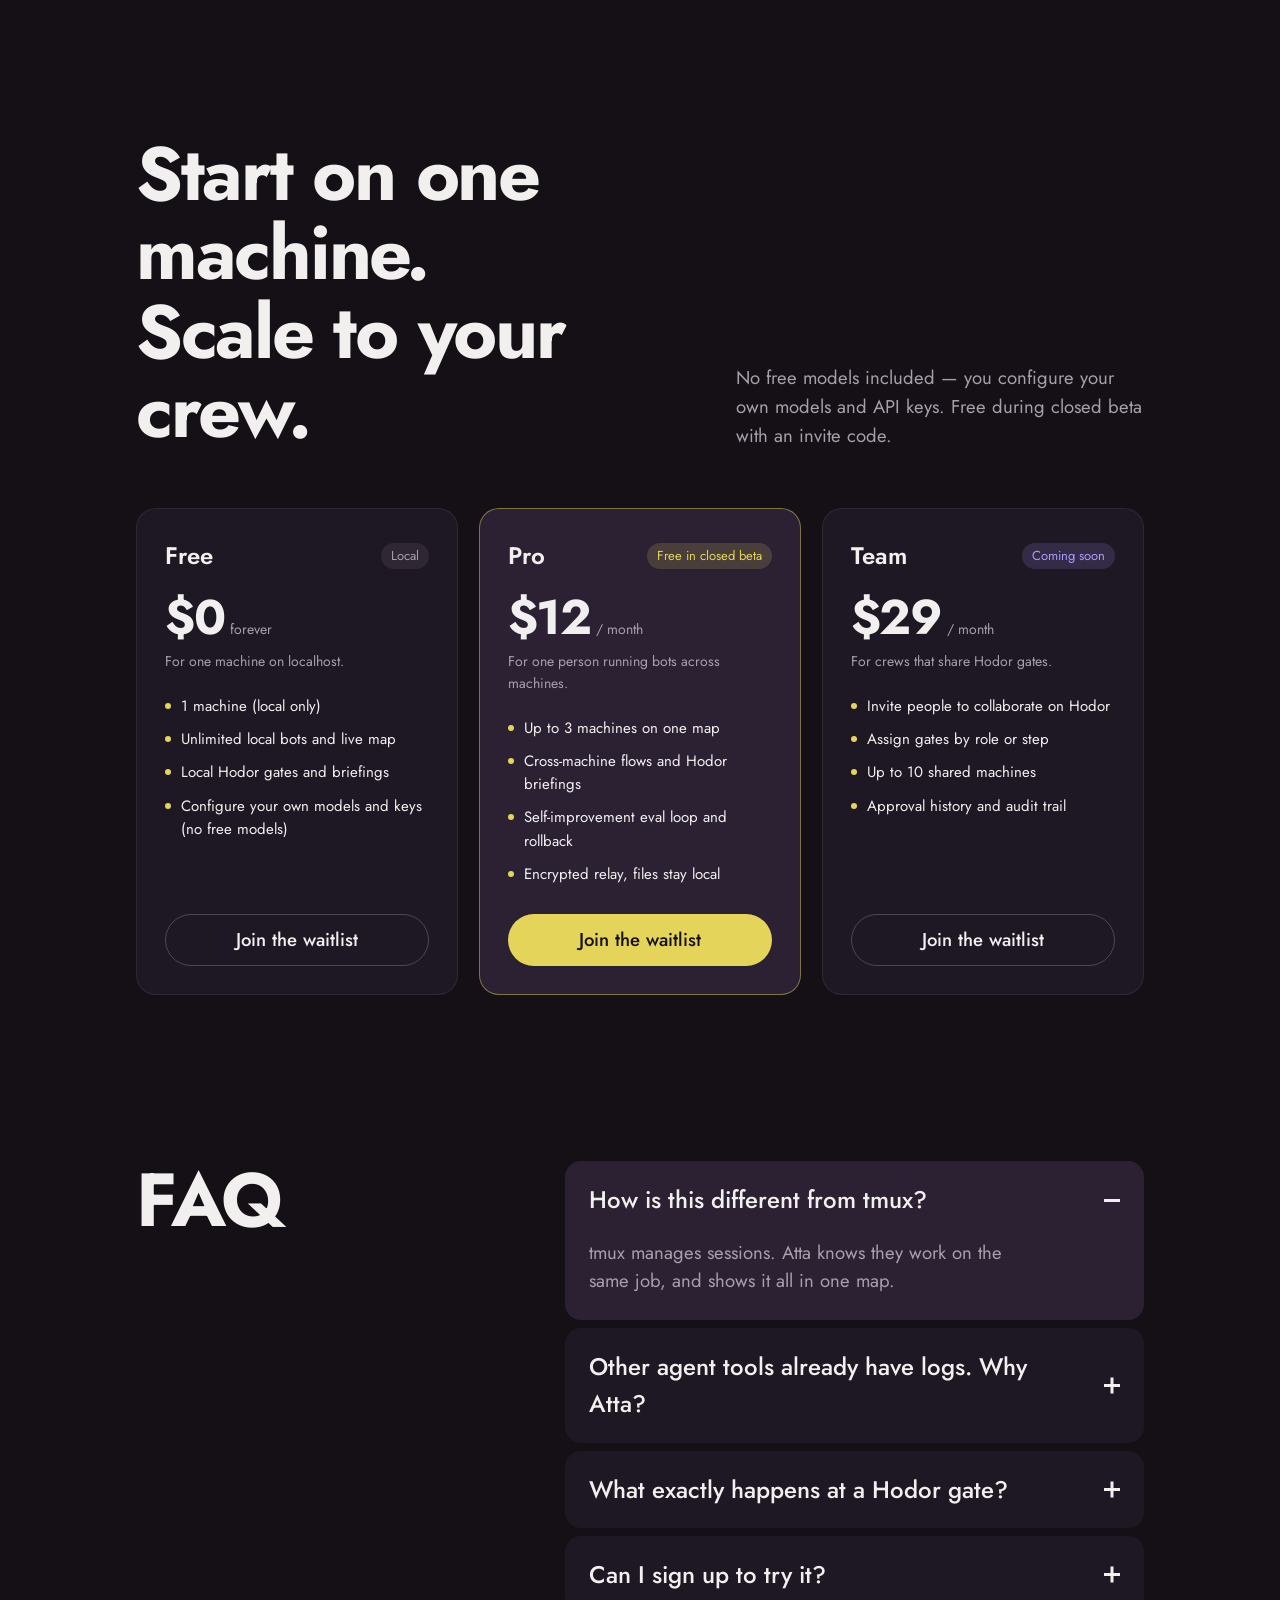
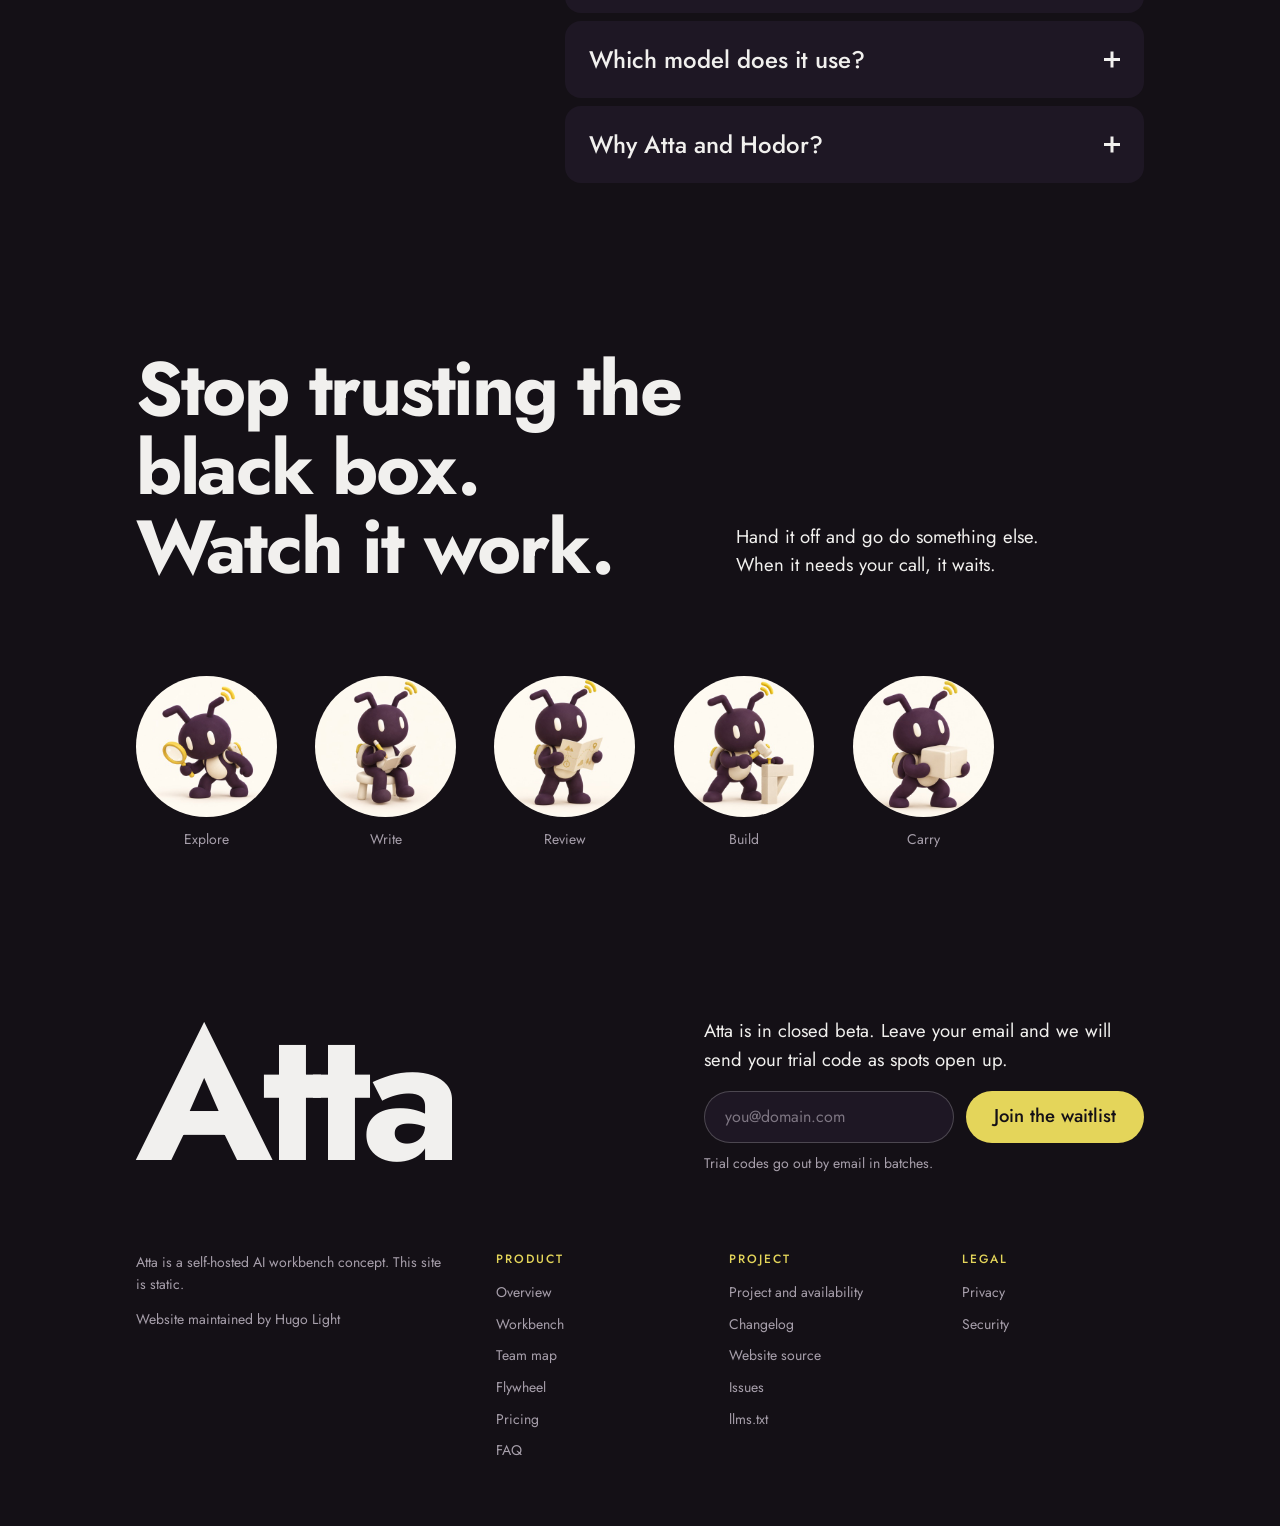
==== commit bda7a7b6: "fix(pricing): translate all Chinese bullet items, keep Free/Pro/Team names, and clarify no free mode" ====
--- a/index.html
+++ b/index.html
@@ -734,7 +734,7 @@
 <section class="pricing wrap" id="pricing" aria-labelledby="pr-h">
   <div class="grid pr-head">
     <h2 id="pr-h" data-r>Start on one machine.<br>Scale to your crew.</h2>
-    <p data-r style="--i:1">You bring your own models and keys. We never tax your tokens. Free during closed beta with an invite code.</p>
+    <p data-r style="--i:1">No free models included — you configure your own models and API keys. Free during closed beta with an invite code.</p>
   </div>
   <div class="pgrid" data-ui>
     <article class="pcard" data-r style="--i:1">
@@ -743,9 +743,9 @@
       <p class="pdesc">For one machine on localhost.</p>
       <ul class="plist">
         <li>1 machine (local only)</li>
-        <li>Unlimited local bots &amp; live map</li>
-        <li>Local Hodor gates &amp; briefings</li>
-        <li>Bring your own models and keys</li>
+        <li>Unlimited local bots and live map</li>
+        <li>Local Hodor gates and briefings</li>
+        <li>Configure your own models and keys (no free models)</li>
       </ul>
       <a class="pbtn" href="#enter">Join the waitlist</a>
     </article>
@@ -755,8 +755,8 @@
       <p class="pdesc">For one person running bots across machines.</p>
       <ul class="plist">
         <li>Up to 3 machines on one map</li>
-        <li>Cross-machine flows &amp; Hodor briefings</li>
-        <li>Self-improvement eval loop &amp; rollback</li>
+        <li>Cross-machine flows and Hodor briefings</li>
+        <li>Self-improvement eval loop and rollback</li>
         <li>Encrypted relay, files stay local</li>
       </ul>
       <a class="btn" href="#enter">Join the waitlist</a>
@@ -769,7 +769,7 @@
         <li>Invite people to collaborate on Hodor</li>
         <li>Assign gates by role or step</li>
         <li>Up to 10 shared machines</li>
-        <li>Approval history &amp; audit trail</li>
+        <li>Approval history and audit trail</li>
       </ul>
       <a class="pbtn" href="#enter">Join the waitlist</a>
     </article>
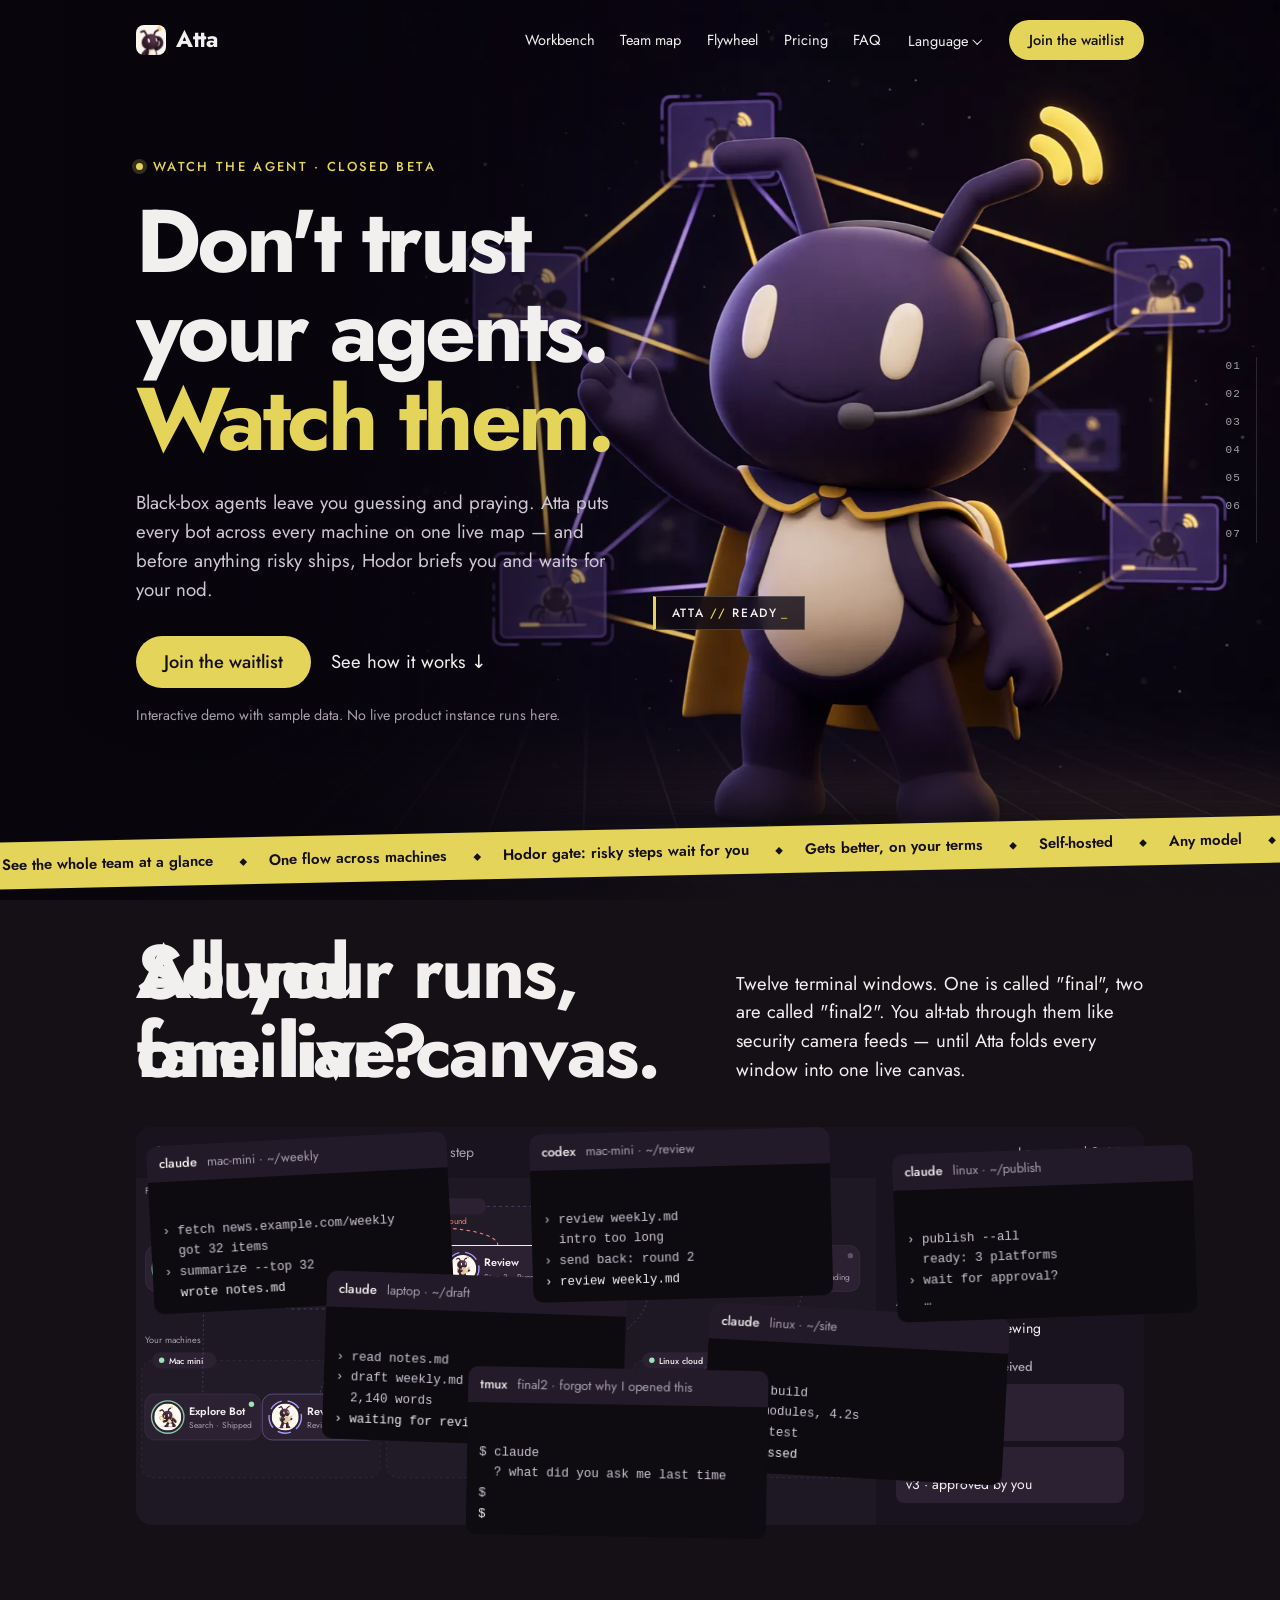
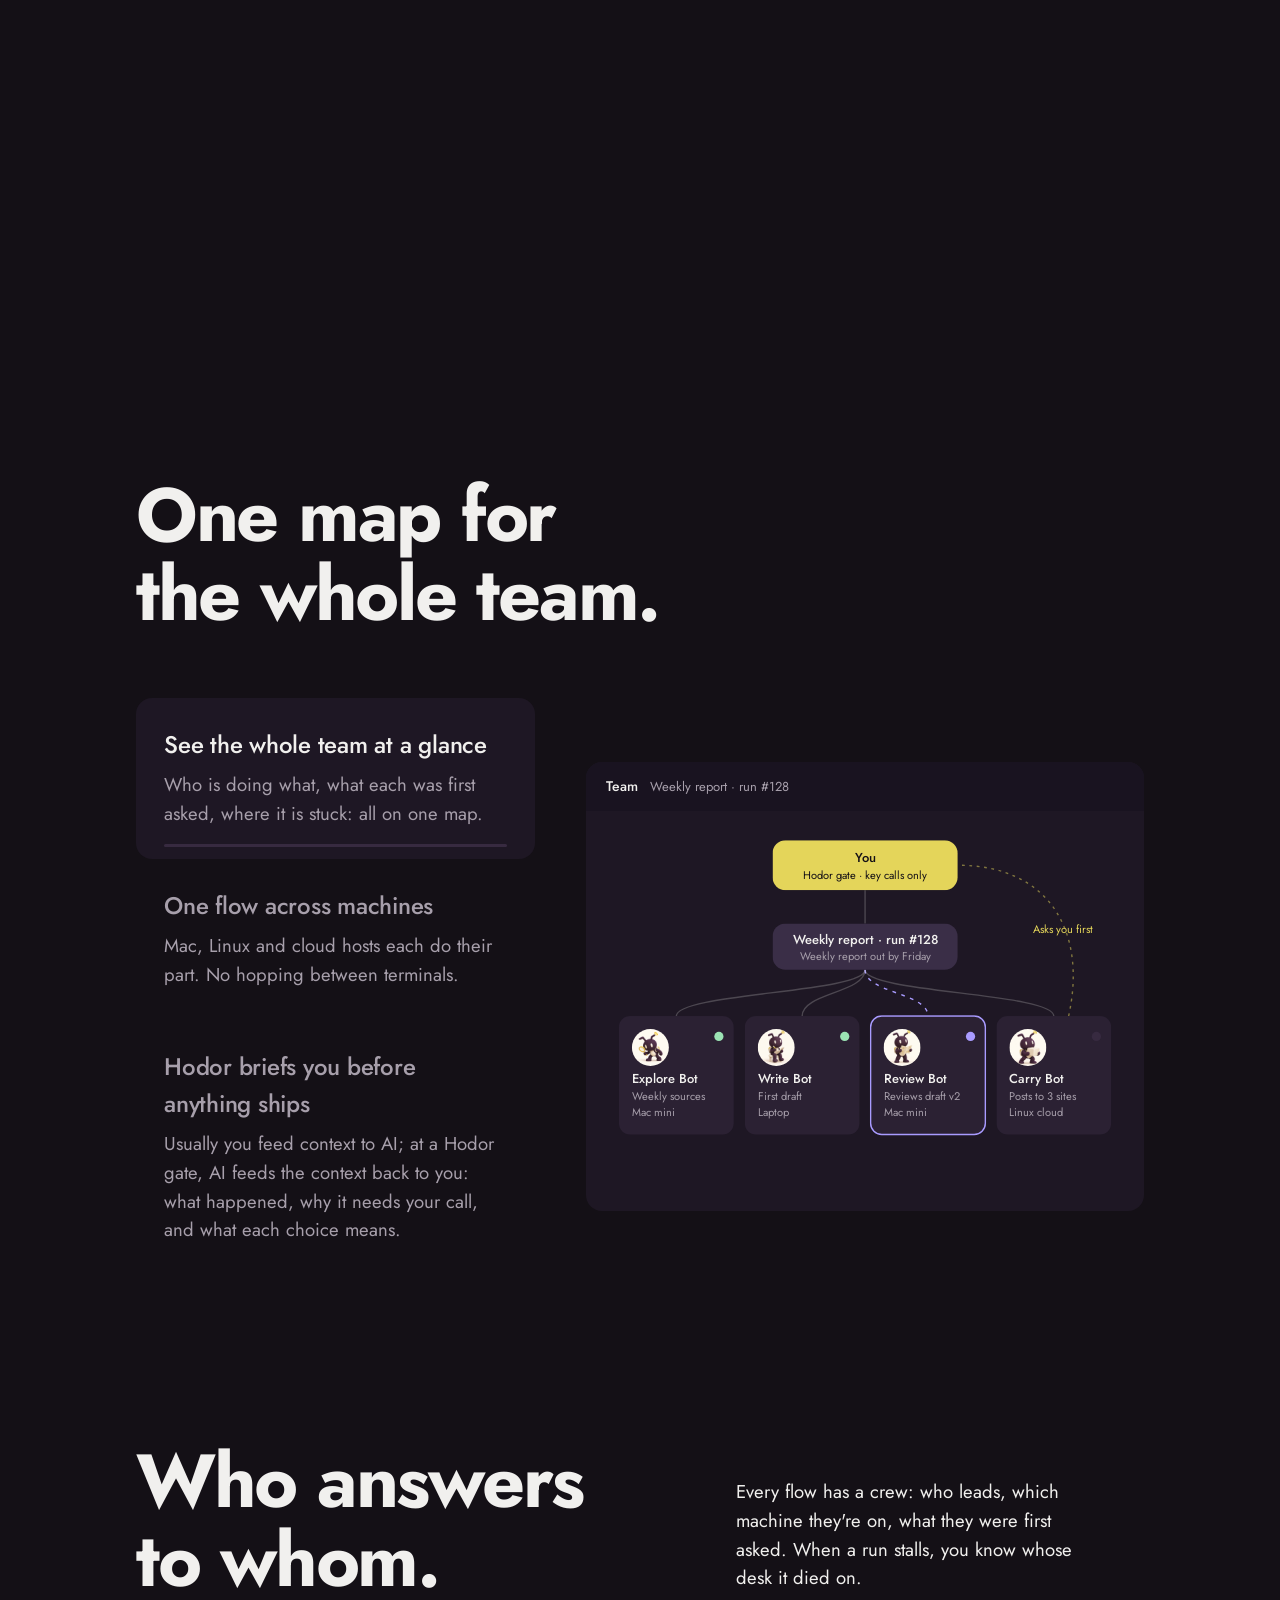
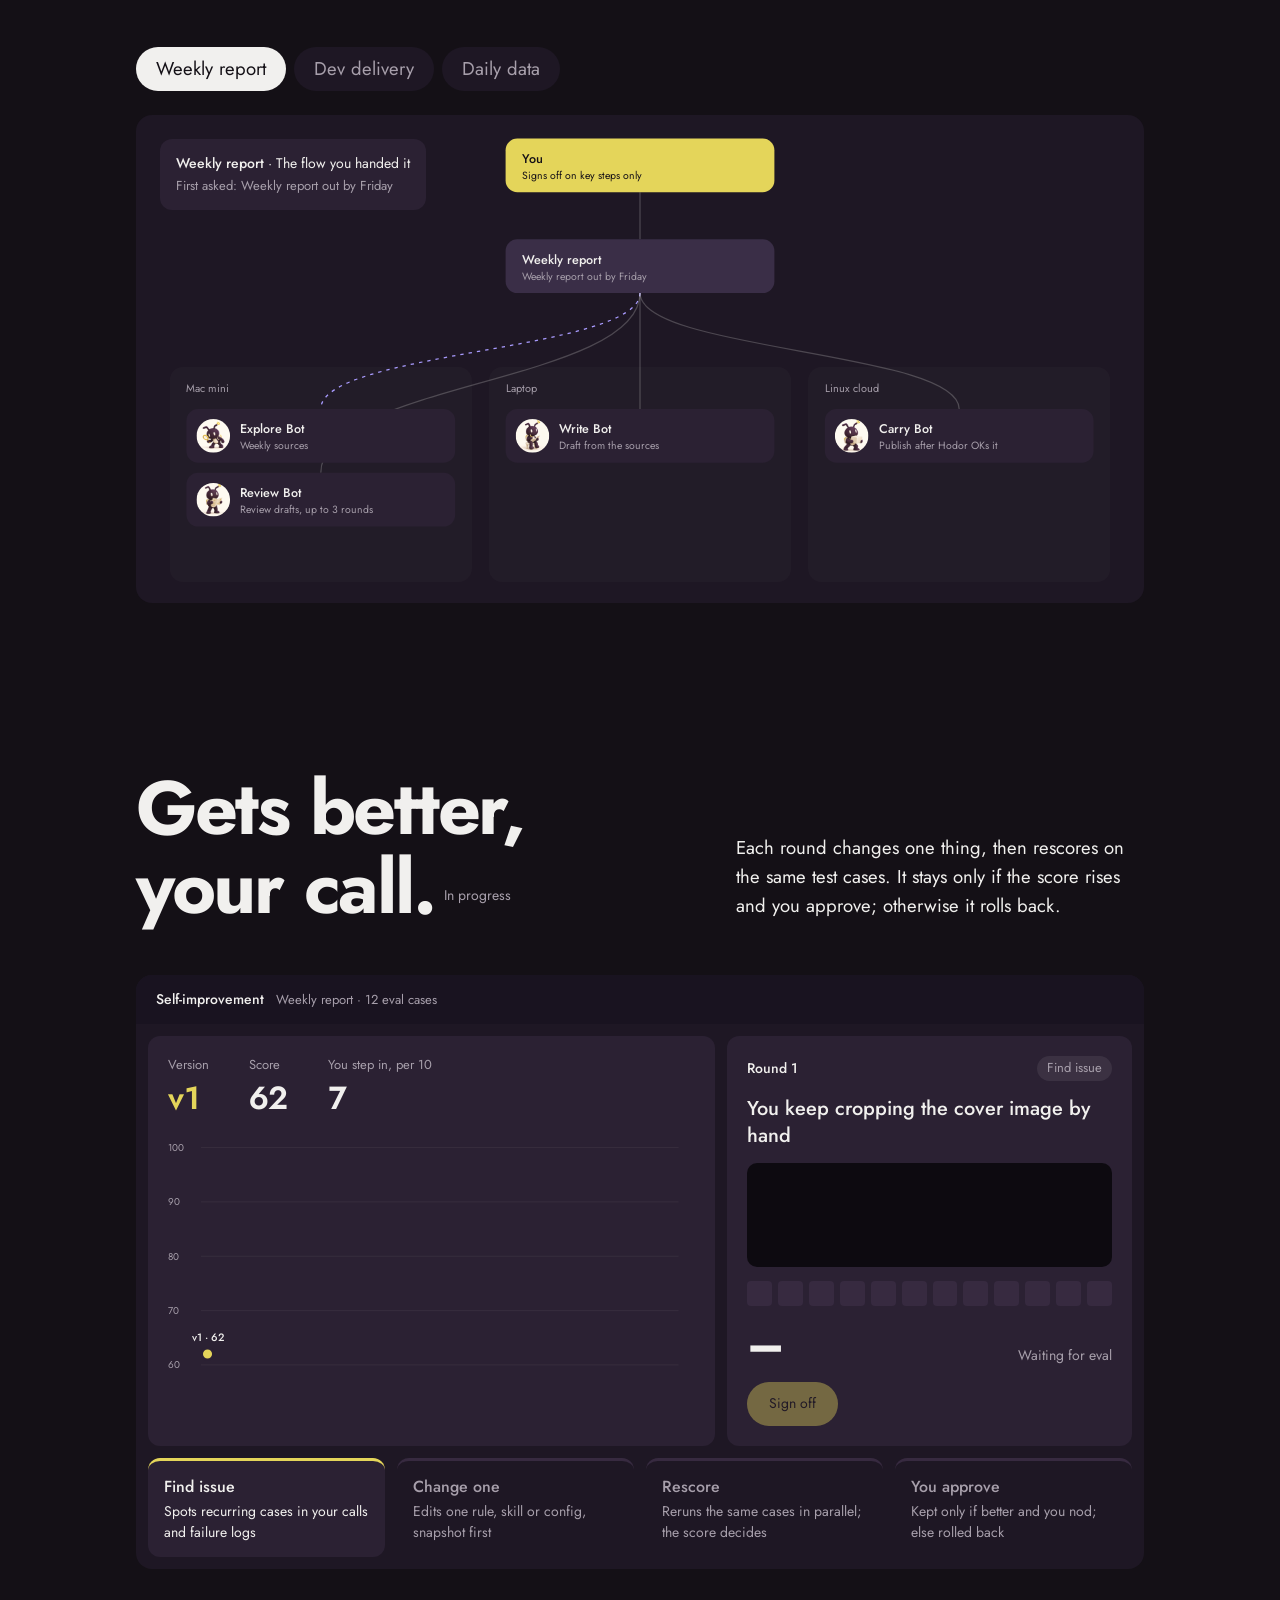
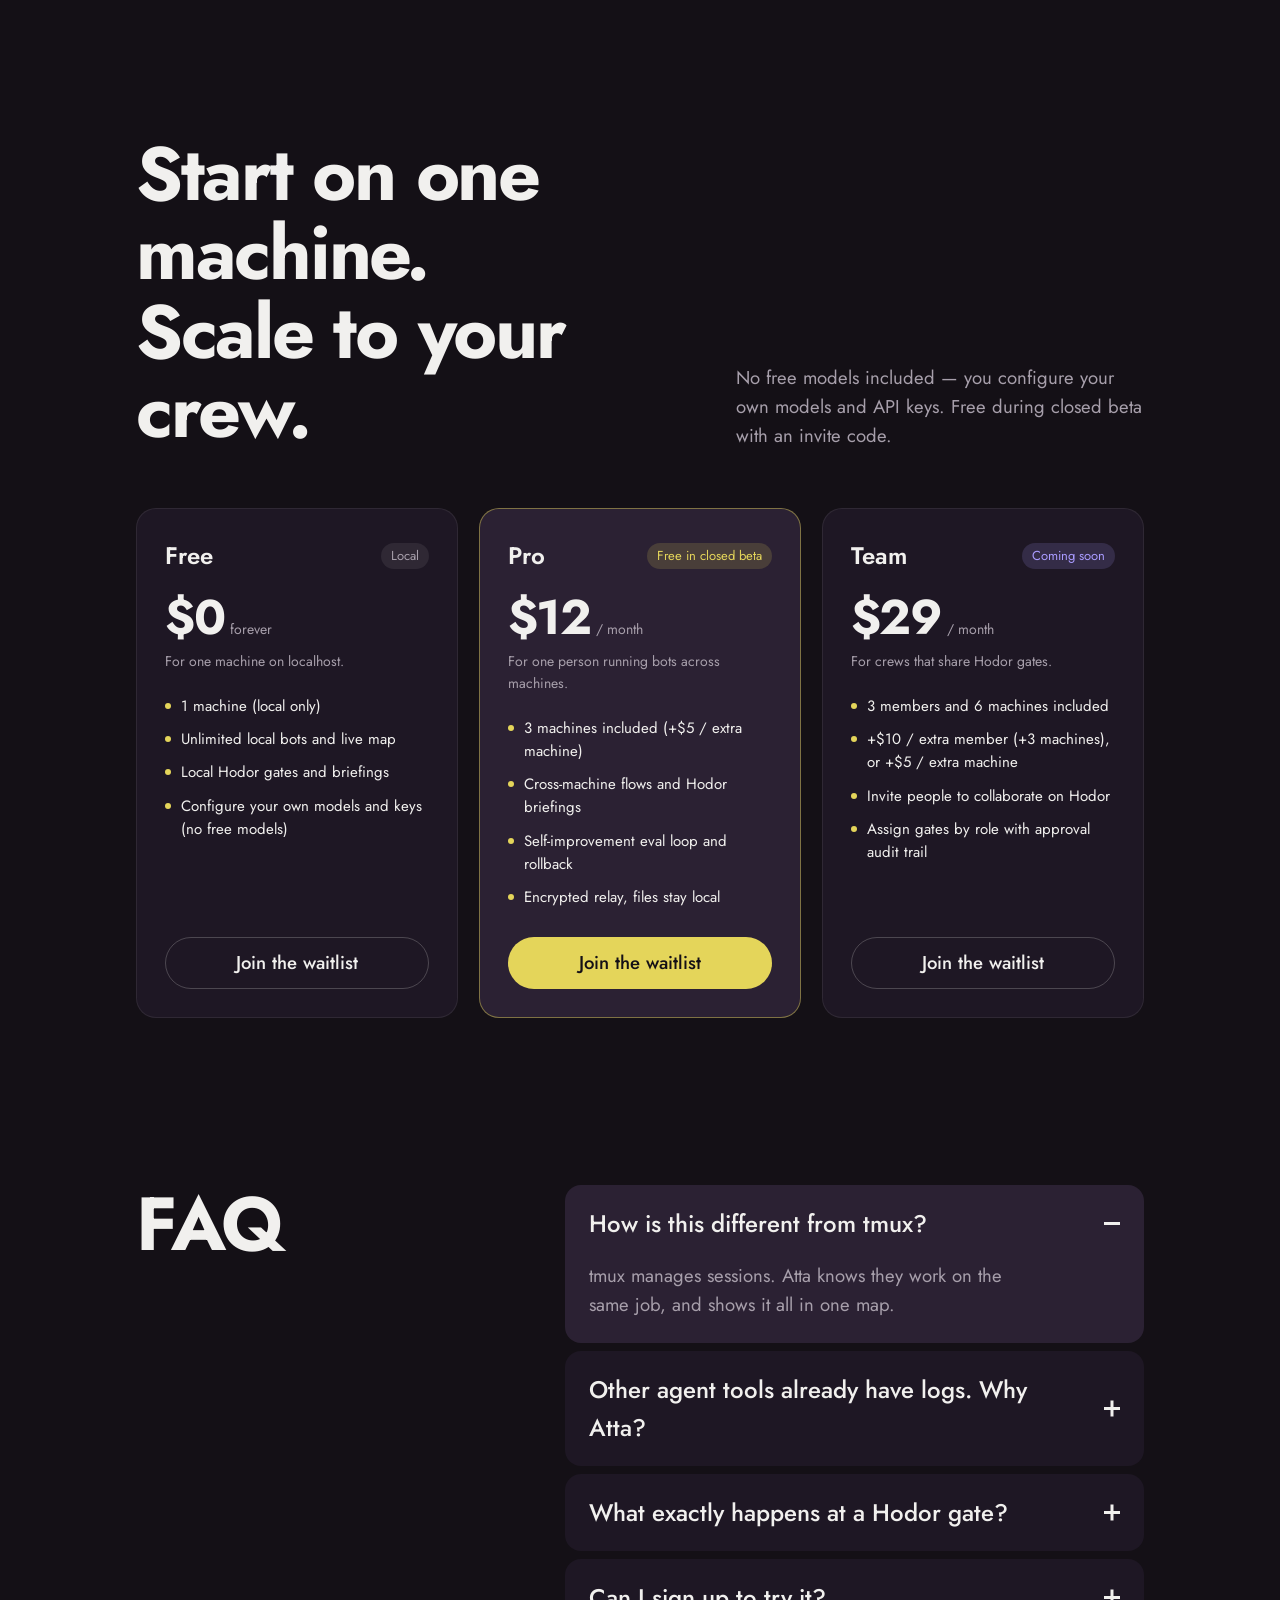
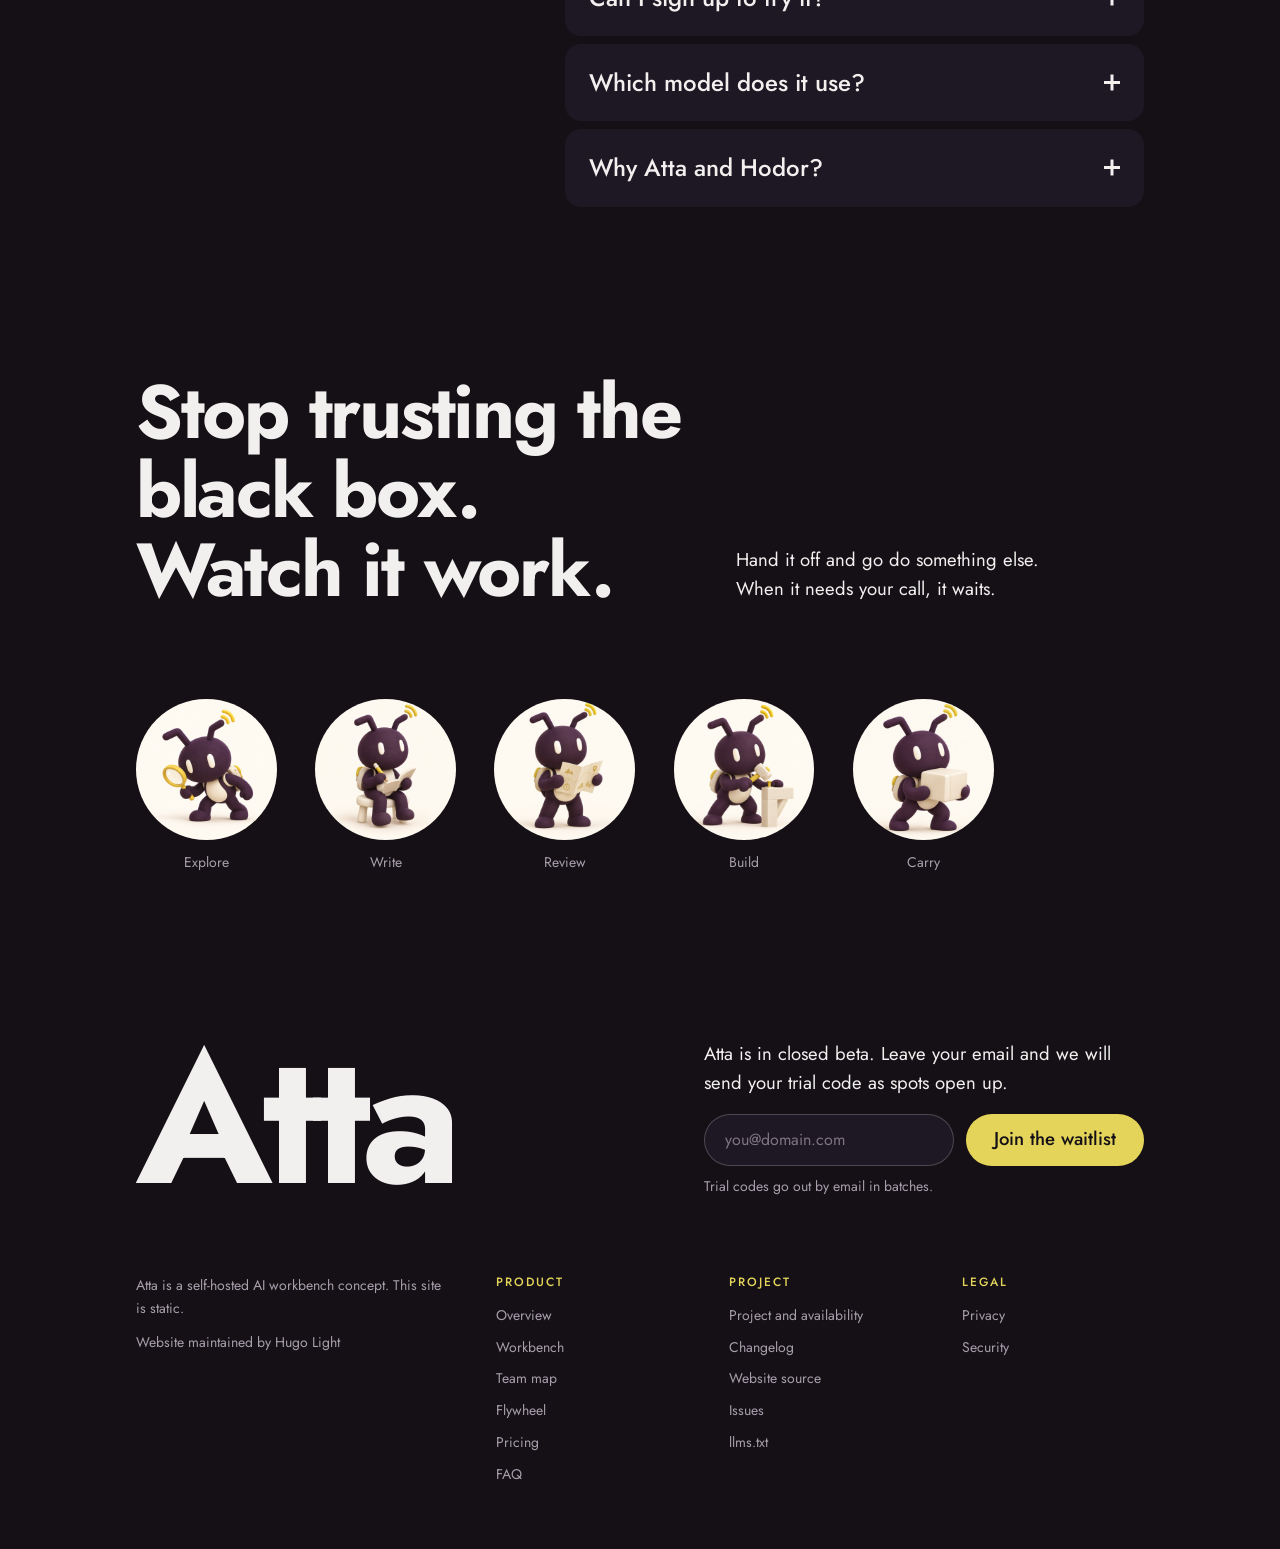
==== commit f58b9854: "feat(pricing): specify Pro 3 machines (+/machine) and Team 3 members 6 machines (+0/member +3 machin" ====
--- a/index.html
+++ b/index.html
@@ -754,7 +754,7 @@
       <div class="pprice"><b>$12</b><span>/ month</span></div>
       <p class="pdesc">For one person running bots across machines.</p>
       <ul class="plist">
-        <li>Up to 3 machines on one map</li>
+        <li>3 machines included (+$5 / extra machine)</li>
         <li>Cross-machine flows and Hodor briefings</li>
         <li>Self-improvement eval loop and rollback</li>
         <li>Encrypted relay, files stay local</li>
@@ -766,10 +766,10 @@
       <div class="pprice"><b>$29</b><span>/ month</span></div>
       <p class="pdesc">For crews that share Hodor gates.</p>
       <ul class="plist">
+        <li>3 members and 6 machines included</li>
+        <li>+$10 / extra member (+3 machines), or +$5 / extra machine</li>
         <li>Invite people to collaborate on Hodor</li>
-        <li>Assign gates by role or step</li>
-        <li>Up to 10 shared machines</li>
-        <li>Approval history and audit trail</li>
+        <li>Assign gates by role with approval audit trail</li>
       </ul>
       <a class="pbtn" href="#enter">Join the waitlist</a>
     </article>
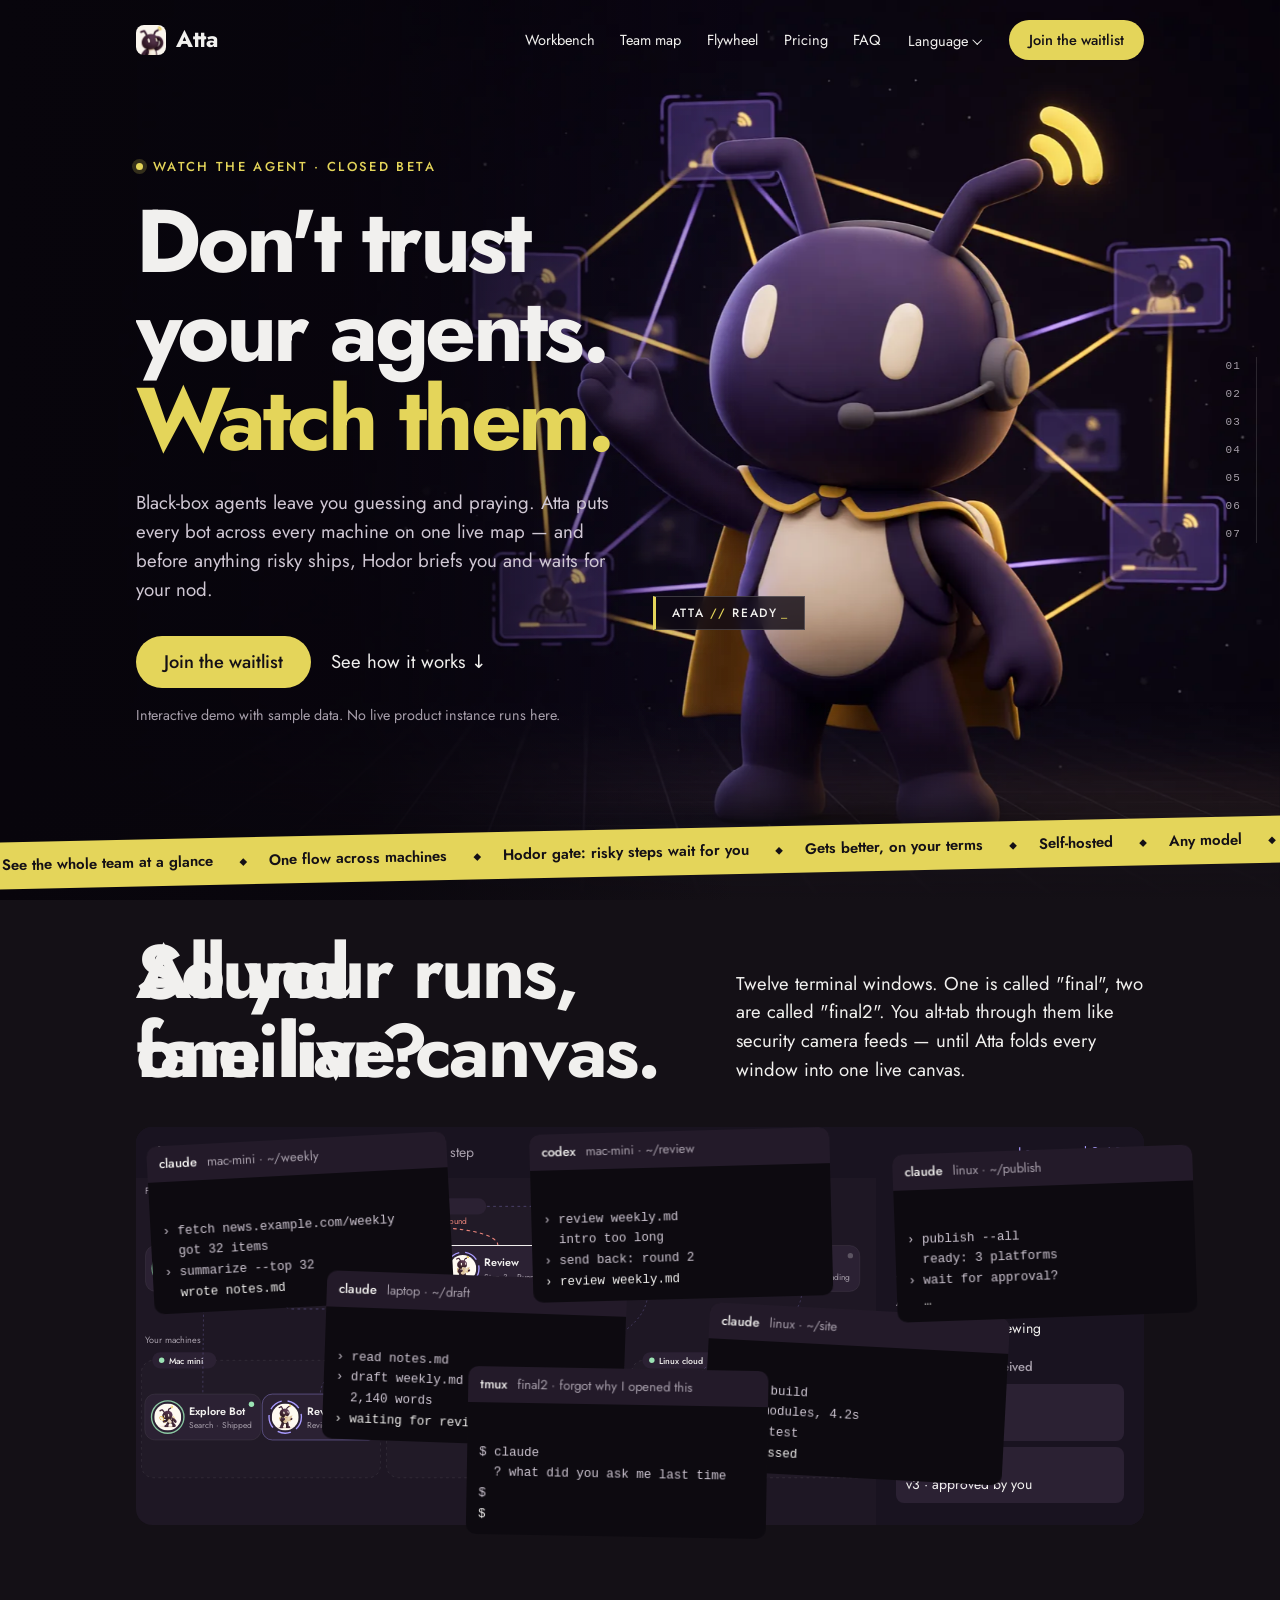
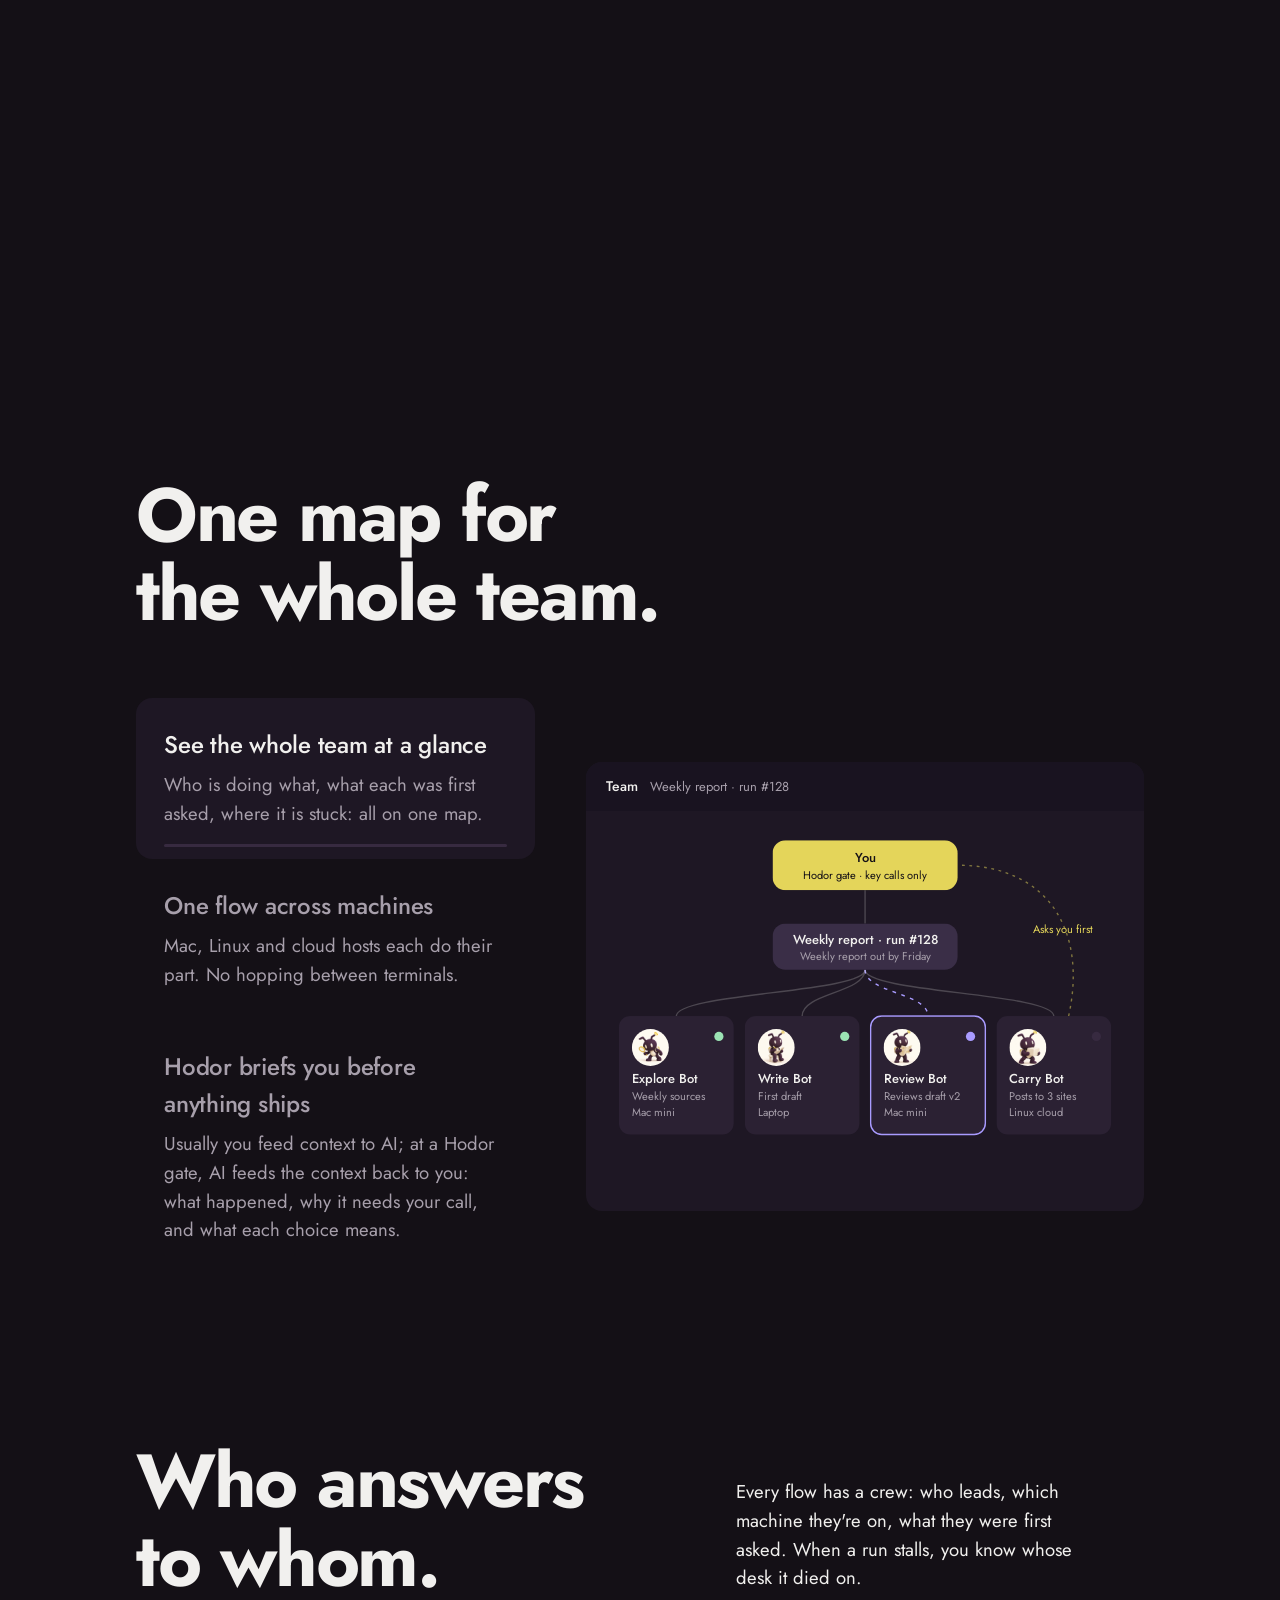
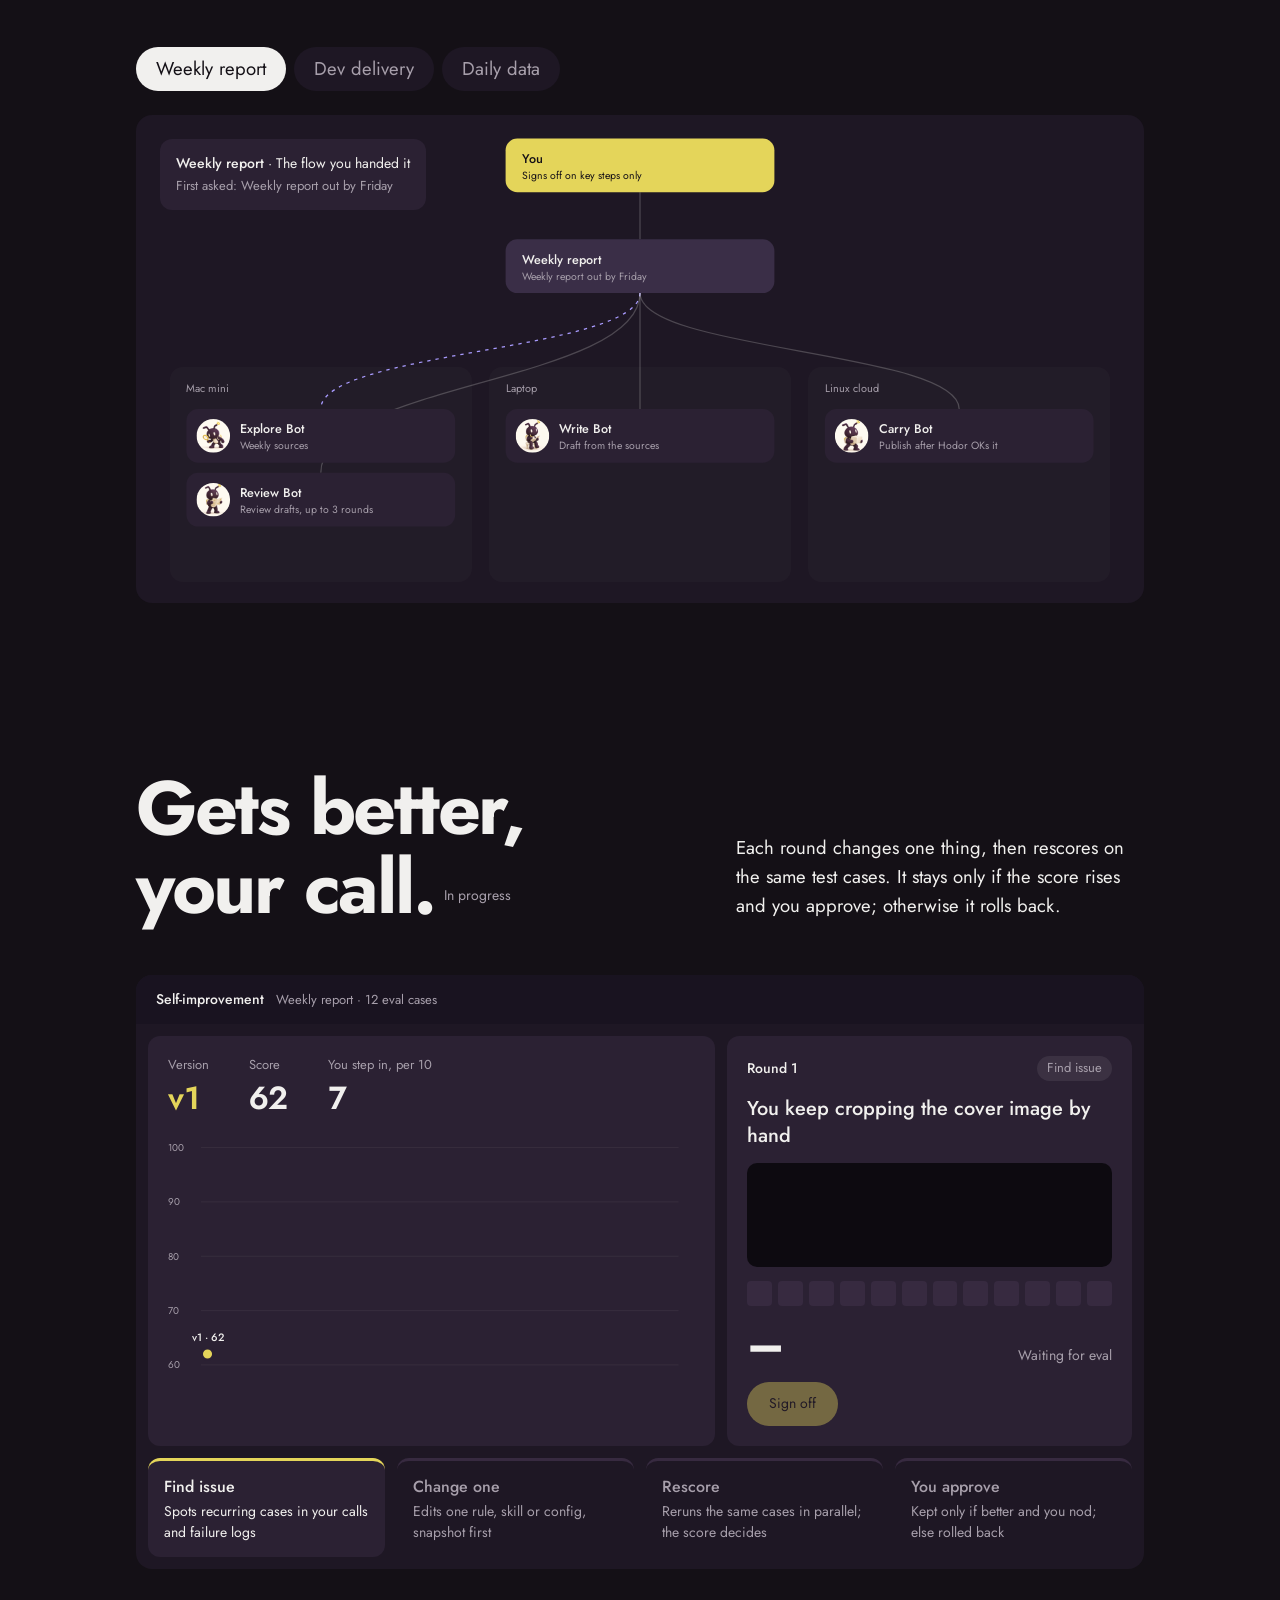
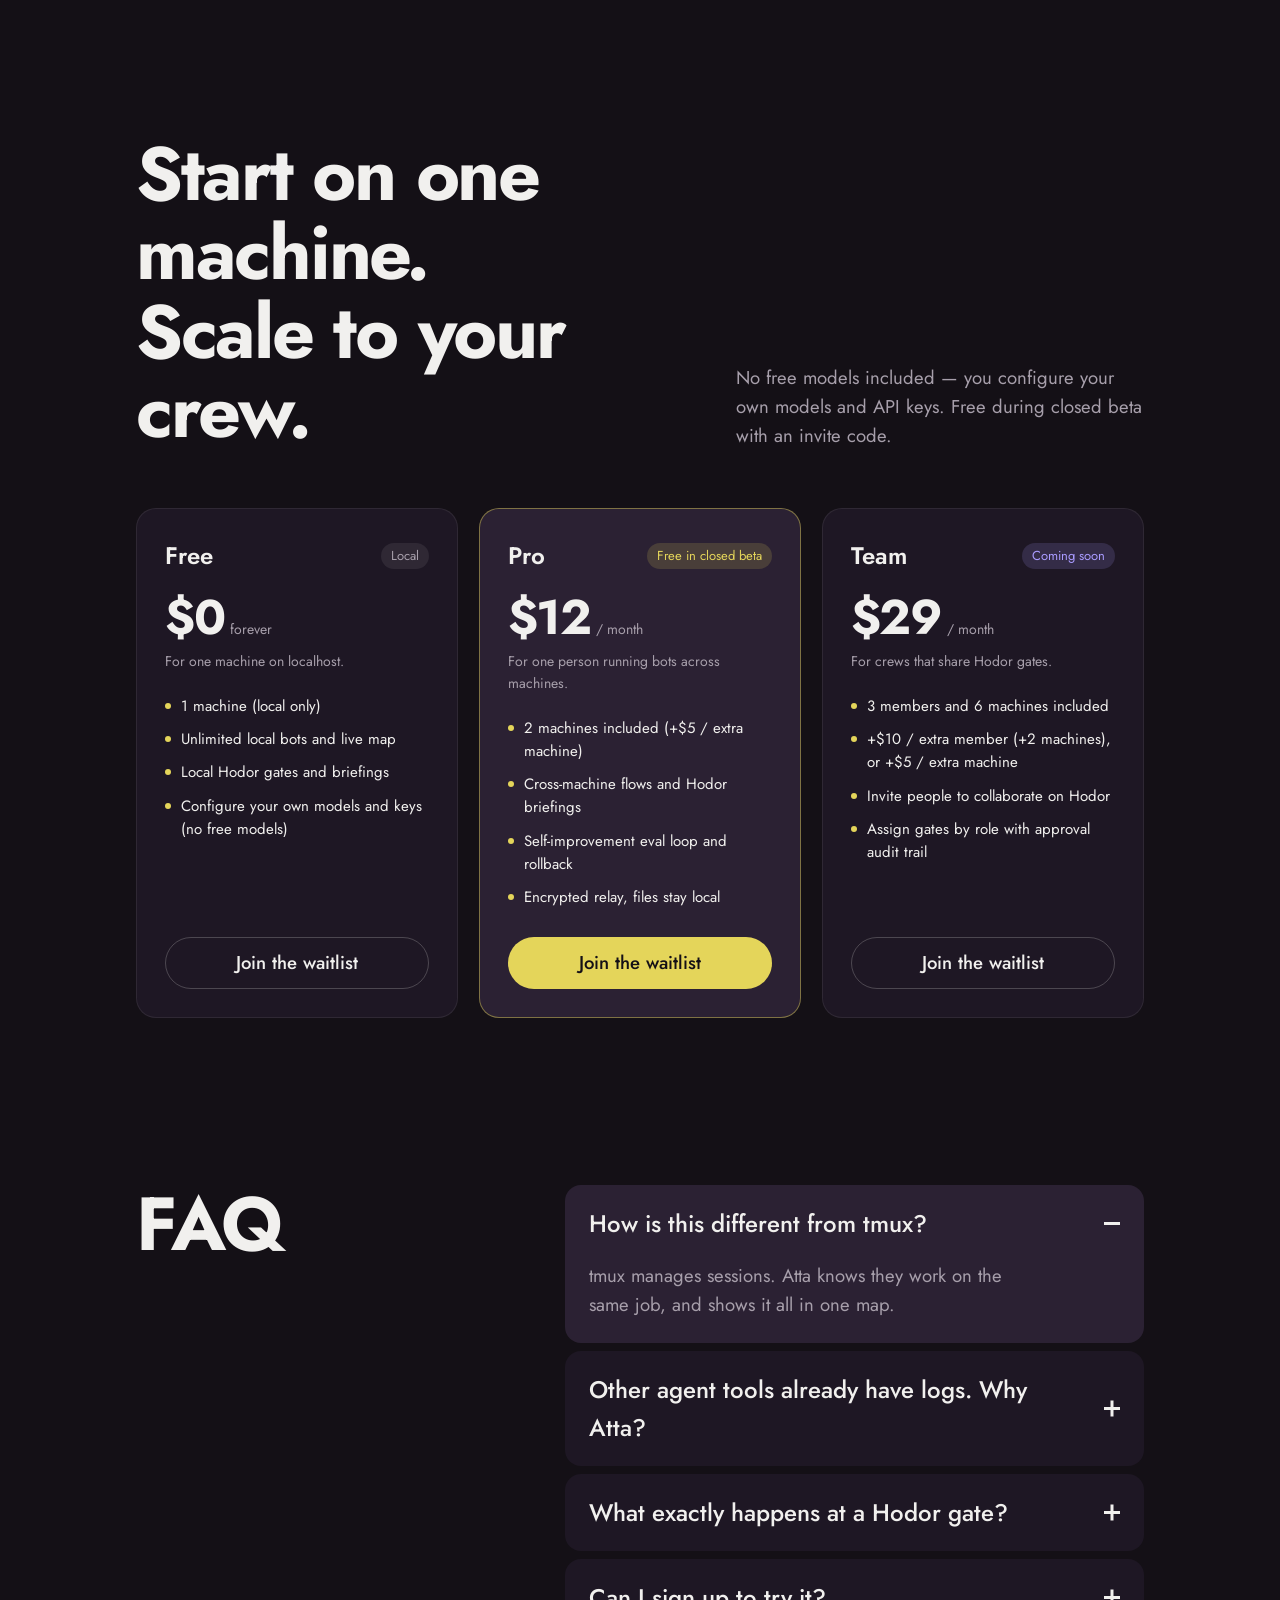
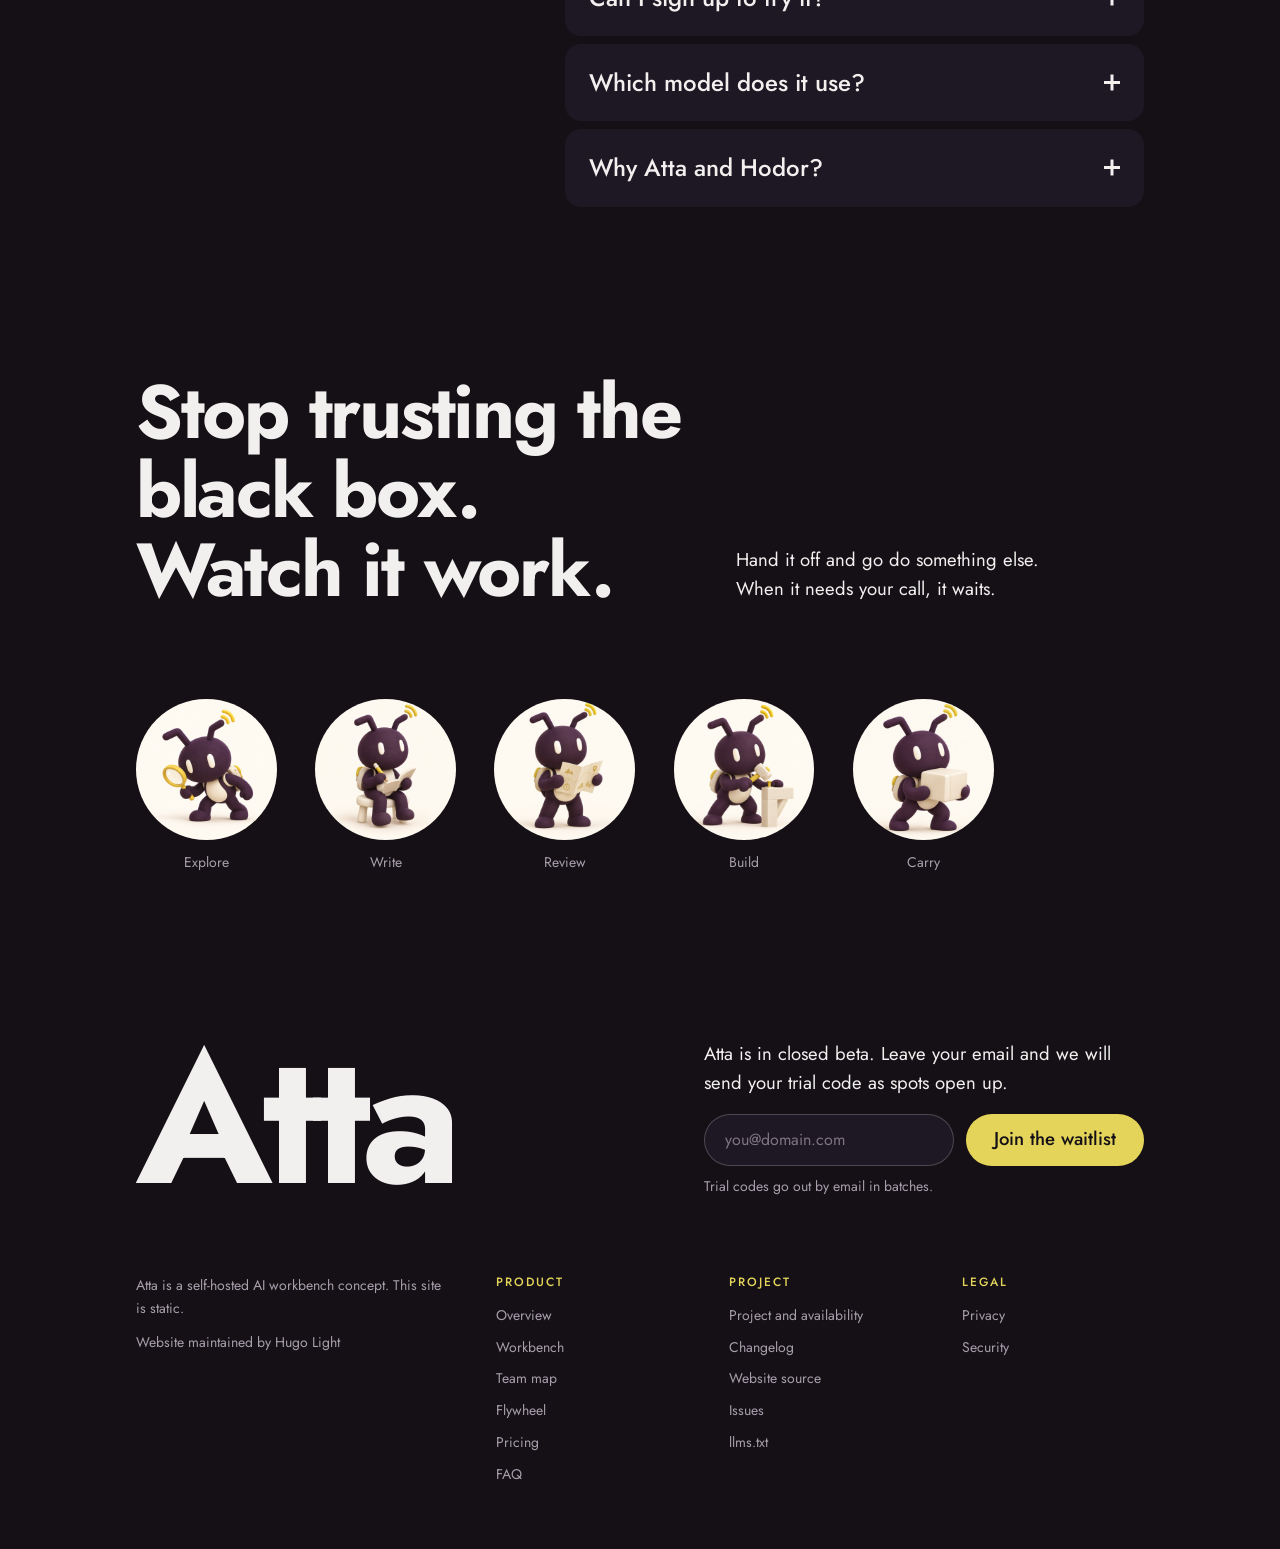
==== commit f15b1bd0: "feat(pricing): set Pro to 2 machines and Team extra member to +2 machines" ====
--- a/index.html
+++ b/index.html
@@ -754,7 +754,7 @@
       <div class="pprice"><b>$12</b><span>/ month</span></div>
       <p class="pdesc">For one person running bots across machines.</p>
       <ul class="plist">
-        <li>3 machines included (+$5 / extra machine)</li>
+        <li>2 machines included (+$5 / extra machine)</li>
         <li>Cross-machine flows and Hodor briefings</li>
         <li>Self-improvement eval loop and rollback</li>
         <li>Encrypted relay, files stay local</li>
@@ -767,7 +767,7 @@
       <p class="pdesc">For crews that share Hodor gates.</p>
       <ul class="plist">
         <li>3 members and 6 machines included</li>
-        <li>+$10 / extra member (+3 machines), or +$5 / extra machine</li>
+        <li>+$10 / extra member (+2 machines), or +$5 / extra machine</li>
         <li>Invite people to collaborate on Hodor</li>
         <li>Assign gates by role with approval audit trail</li>
       </ul>
